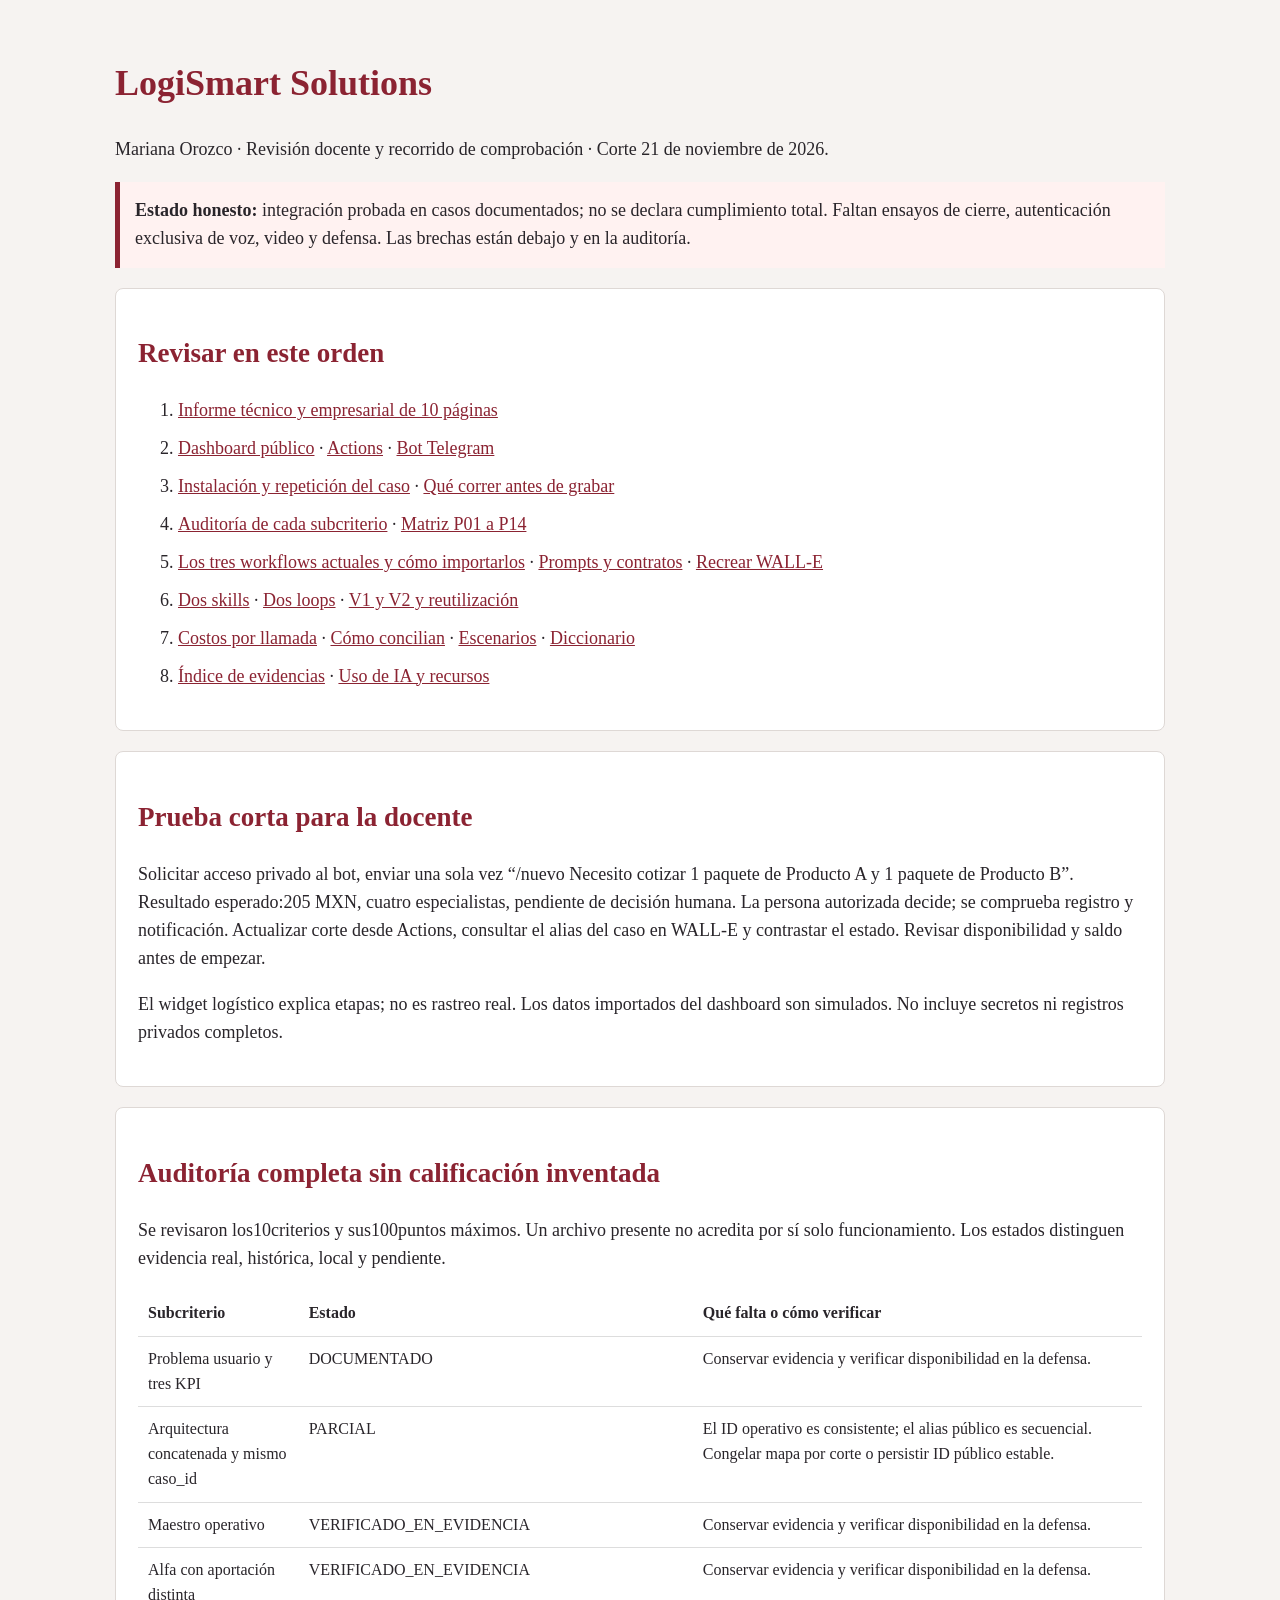
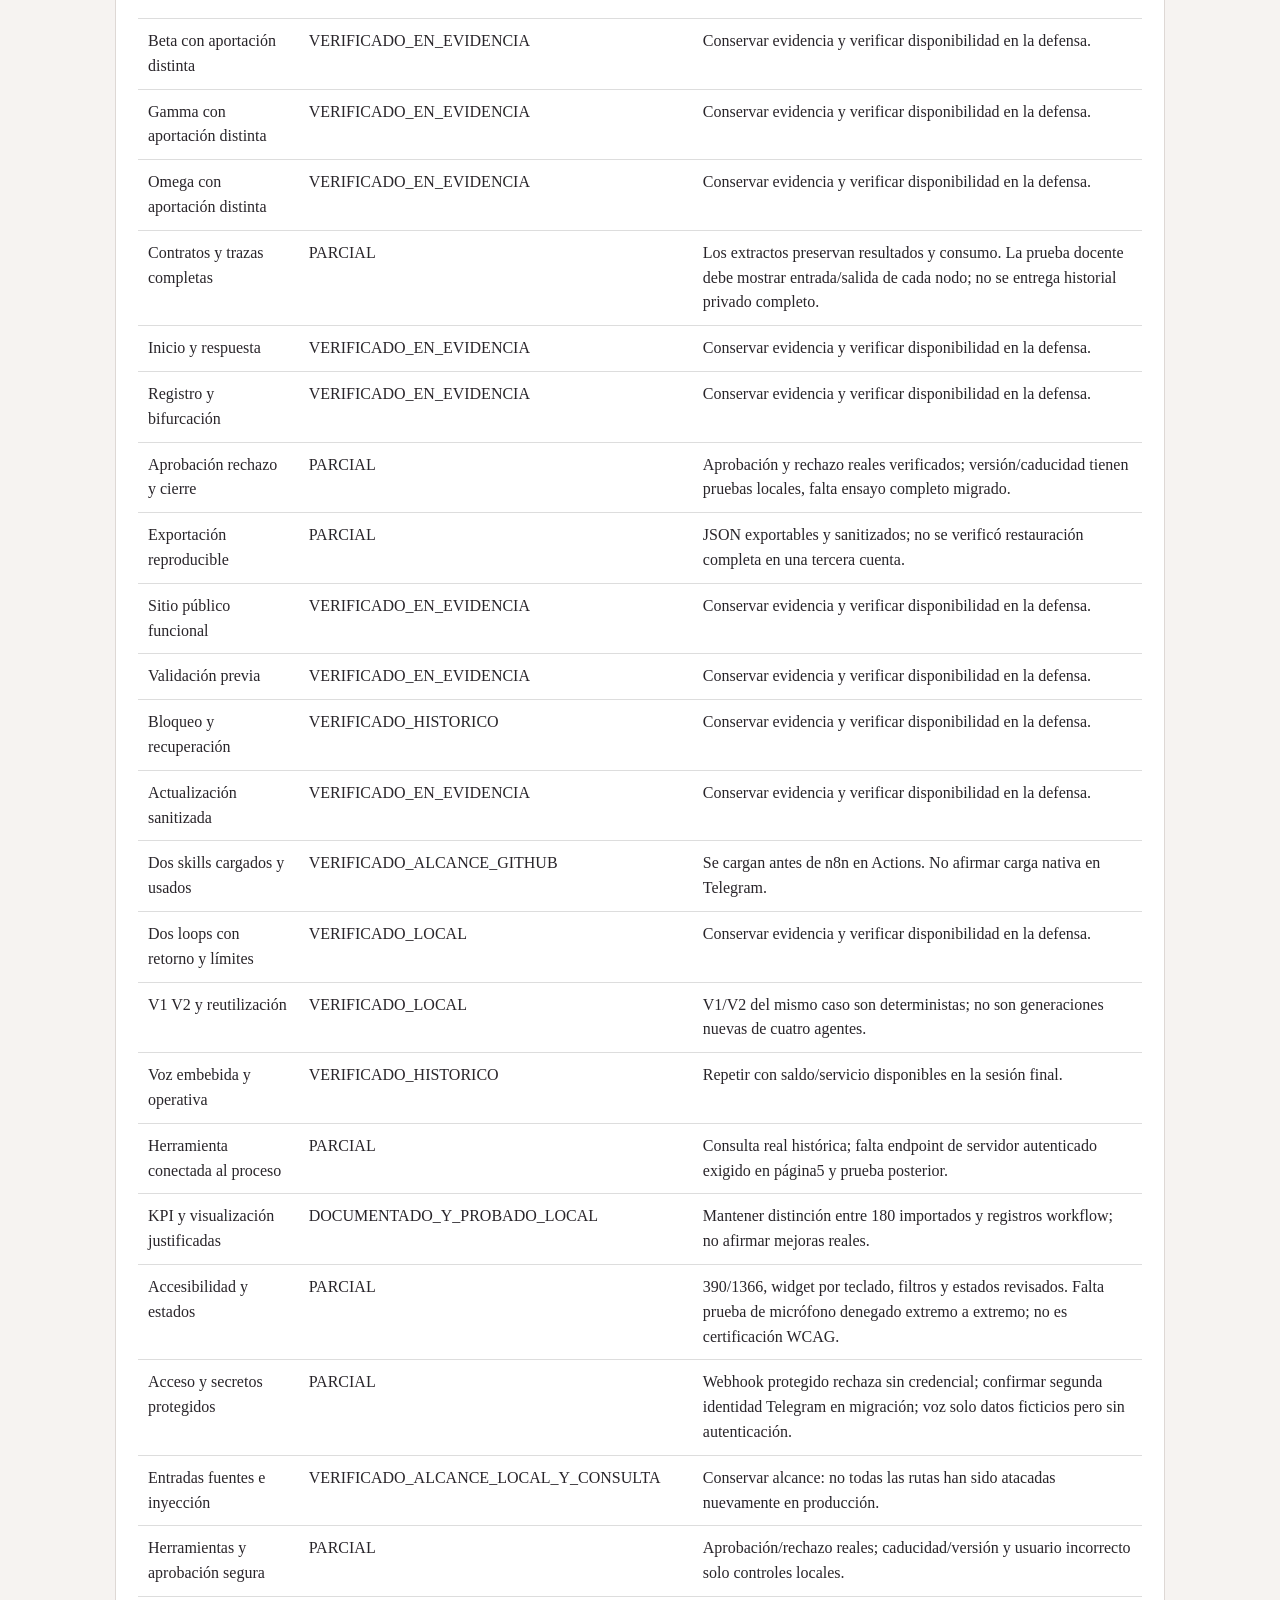
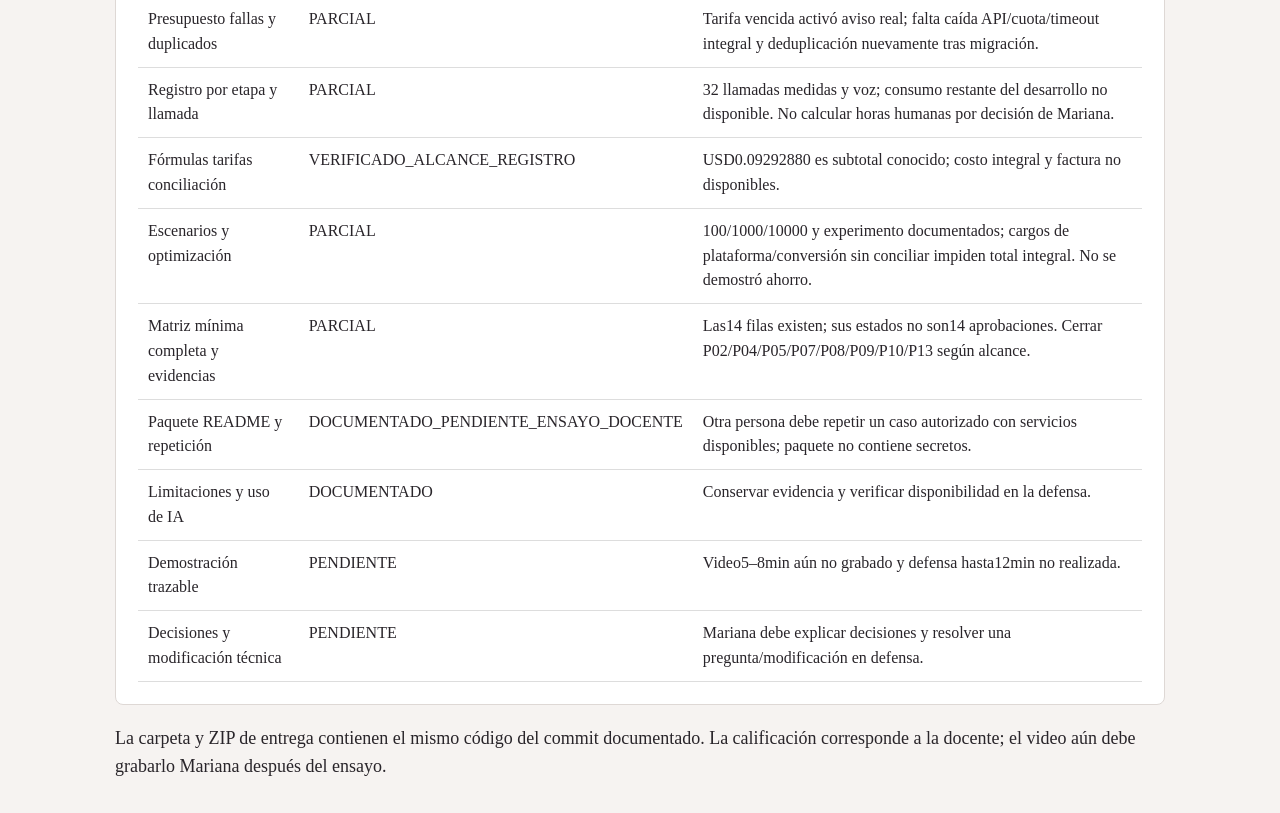
==== ABRIR_PRIMERO.html @ 962797ed "Integra mapa logístico y consolida entrega auditada contra la rúbrica" ====
<!doctype html><html lang="es"><meta charset="utf-8"><meta name="viewport" content="width=device-width,initial-scale=1"><title>Entrega LogiSmart de Mariana Orozco</title><style>body{font:18px/1.55 'Times New Roman',serif;color:#29252a;background:#f6f3f1;margin:0}main{max-width:1050px;margin:auto;padding:32px 22px}h1,h2,a{color:#8b2332}section{background:white;border:1px solid #ded8d5;padding:22px;border-radius:8px;margin:20px 0}a:focus-visible{outline:3px solid #205b9a}.notice{border-left:5px solid #8b2332;padding:15px;background:#fff2f1}li{margin:10px 0}table{border-collapse:collapse;width:100%;font-size:16px}td,th{text-align:left;padding:10px;border-bottom:1px solid #ddd;vertical-align:top}.table{overflow:auto}</style><main><h1>LogiSmart Solutions</h1><p>Mariana Orozco · Revisión docente y recorrido de comprobación · Corte 21 de noviembre de 2026.</p><p class="notice"><b>Estado honesto:</b> integración probada en casos documentados; no se declara cumplimiento total. Faltan ensayos de cierre, autenticación exclusiva de voz, video y defensa. Las brechas están debajo y en la auditoría.</p><section><h2>Revisar en este orden</h2><ol><li><a href="docs/Informe_tecnico_empresarial.pdf">Informe técnico y empresarial de 10 páginas</a></li><li><a href="https://marianaog30.github.io/LogiSmart/">Dashboard público</a> · <a href="https://github.com/marianaog30/LogiSmart/actions">Actions</a> · <a href="https://t.me/L0g1SmartBot">Bot Telegram</a></li><li><a href="README.md">Instalación y repetición del caso</a> · <a href="docs/Recorrido_de_prueba_y_video.md">Qué correr antes de grabar</a></li><li><a href="docs/Auditoria_rubrica.csv">Auditoría de cada subcriterio</a> · <a href="tests/pruebas.csv">Matriz P01 a P14</a></li><li><a href="n8n/README.md">Los tres workflows actuales y cómo importarlos</a> · <a href="agentes/README.md">Prompts y contratos</a> · <a href="docs/ElevenLabs_recreacion.md">Recrear WALL-E</a></li><li><a href="skills/README.md">Dos skills</a> · <a href="loops/README.md">Dos loops</a> · <a href="evidencias/ejecucion.json">V1 y V2 y reutilización</a></li><li><a href="costos/costos.csv">Costos por llamada</a> · <a href="costos/README.md">Cómo concilian</a> · <a href="costos/escenarios.csv">Escenarios</a> · <a href="docs/Diccionario_de_datos.md">Diccionario</a></li><li><a href="evidencias/INDICE.md">Índice de evidencias</a> · <a href="docs/Uso_IA_y_recursos.md">Uso de IA y recursos</a></li></ol></section><section><h2>Prueba corta para la docente</h2><p>Solicitar acceso privado al bot, enviar una sola vez “/nuevo Necesito cotizar 1 paquete de Producto A y 1 paquete de Producto B”. Resultado esperado:205 MXN, cuatro especialistas, pendiente de decisión humana. La persona autorizada decide; se comprueba registro y notificación. Actualizar corte desde Actions, consultar el alias del caso en WALL-E y contrastar el estado. Revisar disponibilidad y saldo antes de empezar.</p><p>El widget logístico explica etapas; no es rastreo real. Los datos importados del dashboard son simulados. No incluye secretos ni registros privados completos.</p></section><section><h2>Auditoría completa sin calificación inventada</h2><p>Se revisaron los10criterios y sus100puntos máximos. Un archivo presente no acredita por sí solo funcionamiento. Los estados distinguen evidencia real, histórica, local y pendiente.</p><div class="table"><table><thead><tr><th>Subcriterio</th><th>Estado</th><th>Qué falta o cómo verificar</th></tr></thead><tbody><tr><td>Problema usuario y tres KPI</td><td>DOCUMENTADO</td><td>Conservar evidencia y verificar disponibilidad en la defensa.</td></tr><tr><td>Arquitectura concatenada y mismo caso_id</td><td>PARCIAL</td><td>El ID operativo es consistente; el alias público es secuencial. Congelar mapa por corte o persistir ID público estable.</td></tr><tr><td>Maestro operativo</td><td>VERIFICADO_EN_EVIDENCIA</td><td>Conservar evidencia y verificar disponibilidad en la defensa.</td></tr><tr><td>Alfa con aportación distinta</td><td>VERIFICADO_EN_EVIDENCIA</td><td>Conservar evidencia y verificar disponibilidad en la defensa.</td></tr><tr><td>Beta con aportación distinta</td><td>VERIFICADO_EN_EVIDENCIA</td><td>Conservar evidencia y verificar disponibilidad en la defensa.</td></tr><tr><td>Gamma con aportación distinta</td><td>VERIFICADO_EN_EVIDENCIA</td><td>Conservar evidencia y verificar disponibilidad en la defensa.</td></tr><tr><td>Omega con aportación distinta</td><td>VERIFICADO_EN_EVIDENCIA</td><td>Conservar evidencia y verificar disponibilidad en la defensa.</td></tr><tr><td>Contratos y trazas completas</td><td>PARCIAL</td><td>Los extractos preservan resultados y consumo. La prueba docente debe mostrar entrada/salida de cada nodo; no se entrega historial privado completo.</td></tr><tr><td>Inicio y respuesta</td><td>VERIFICADO_EN_EVIDENCIA</td><td>Conservar evidencia y verificar disponibilidad en la defensa.</td></tr><tr><td>Registro y bifurcación</td><td>VERIFICADO_EN_EVIDENCIA</td><td>Conservar evidencia y verificar disponibilidad en la defensa.</td></tr><tr><td>Aprobación rechazo y cierre</td><td>PARCIAL</td><td>Aprobación y rechazo reales verificados; versión/caducidad tienen pruebas locales, falta ensayo completo migrado.</td></tr><tr><td>Exportación reproducible</td><td>PARCIAL</td><td>JSON exportables y sanitizados; no se verificó restauración completa en una tercera cuenta.</td></tr><tr><td>Sitio público funcional</td><td>VERIFICADO_EN_EVIDENCIA</td><td>Conservar evidencia y verificar disponibilidad en la defensa.</td></tr><tr><td>Validación previa</td><td>VERIFICADO_EN_EVIDENCIA</td><td>Conservar evidencia y verificar disponibilidad en la defensa.</td></tr><tr><td>Bloqueo y recuperación</td><td>VERIFICADO_HISTORICO</td><td>Conservar evidencia y verificar disponibilidad en la defensa.</td></tr><tr><td>Actualización sanitizada</td><td>VERIFICADO_EN_EVIDENCIA</td><td>Conservar evidencia y verificar disponibilidad en la defensa.</td></tr><tr><td>Dos skills cargados y usados</td><td>VERIFICADO_ALCANCE_GITHUB</td><td>Se cargan antes de n8n en Actions. No afirmar carga nativa en Telegram.</td></tr><tr><td>Dos loops con retorno y límites</td><td>VERIFICADO_LOCAL</td><td>Conservar evidencia y verificar disponibilidad en la defensa.</td></tr><tr><td>V1 V2 y reutilización</td><td>VERIFICADO_LOCAL</td><td>V1/V2 del mismo caso son deterministas; no son generaciones nuevas de cuatro agentes.</td></tr><tr><td>Voz embebida y operativa</td><td>VERIFICADO_HISTORICO</td><td>Repetir con saldo/servicio disponibles en la sesión final.</td></tr><tr><td>Herramienta conectada al proceso</td><td>PARCIAL</td><td>Consulta real histórica; falta endpoint de servidor autenticado exigido en página5 y prueba posterior.</td></tr><tr><td>KPI y visualización justificadas</td><td>DOCUMENTADO_Y_PROBADO_LOCAL</td><td>Mantener distinción entre 180 importados y registros workflow; no afirmar mejoras reales.</td></tr><tr><td>Accesibilidad y estados</td><td>PARCIAL</td><td>390/1366, widget por teclado, filtros y estados revisados. Falta prueba de micrófono denegado extremo a extremo; no es certificación WCAG.</td></tr><tr><td>Acceso y secretos protegidos</td><td>PARCIAL</td><td>Webhook protegido rechaza sin credencial; confirmar segunda identidad Telegram en migración; voz solo datos ficticios pero sin autenticación.</td></tr><tr><td>Entradas fuentes e inyección</td><td>VERIFICADO_ALCANCE_LOCAL_Y_CONSULTA</td><td>Conservar alcance: no todas las rutas han sido atacadas nuevamente en producción.</td></tr><tr><td>Herramientas y aprobación segura</td><td>PARCIAL</td><td>Aprobación/rechazo reales; caducidad/versión y usuario incorrecto solo controles locales.</td></tr><tr><td>Presupuesto fallas y duplicados</td><td>PARCIAL</td><td>Tarifa vencida activó aviso real; falta caída API/cuota/timeout integral y deduplicación nuevamente tras migración.</td></tr><tr><td>Registro por etapa y llamada</td><td>PARCIAL</td><td>32 llamadas medidas y voz; consumo restante del desarrollo no disponible. No calcular horas humanas por decisión de Mariana.</td></tr><tr><td>Fórmulas tarifas conciliación</td><td>VERIFICADO_ALCANCE_REGISTRO</td><td>USD0.09292880 es subtotal conocido; costo integral y factura no disponibles.</td></tr><tr><td>Escenarios y optimización</td><td>PARCIAL</td><td>100/1000/10000 y experimento documentados; cargos de plataforma/conversión sin conciliar impiden total integral. No se demostró ahorro.</td></tr><tr><td>Matriz mínima completa y evidencias</td><td>PARCIAL</td><td>Las14 filas existen; sus estados no son14 aprobaciones. Cerrar P02/P04/P05/P07/P08/P09/P10/P13 según alcance.</td></tr><tr><td>Paquete README y repetición</td><td>DOCUMENTADO_PENDIENTE_ENSAYO_DOCENTE</td><td>Otra persona debe repetir un caso autorizado con servicios disponibles; paquete no contiene secretos.</td></tr><tr><td>Limitaciones y uso de IA</td><td>DOCUMENTADO</td><td>Conservar evidencia y verificar disponibilidad en la defensa.</td></tr><tr><td>Demostración trazable</td><td>PENDIENTE</td><td>Video5–8min aún no grabado y defensa hasta12min no realizada.</td></tr><tr><td>Decisiones y modificación técnica</td><td>PENDIENTE</td><td>Mariana debe explicar decisiones y resolver una pregunta/modificación en defensa.</td></tr></tbody></table></div></section><footer>La carpeta y ZIP de entrega contienen el mismo código del commit documentado. La calificación corresponde a la docente; el video aún debe grabarlo Mariana después del ensayo.</footer></main></html>
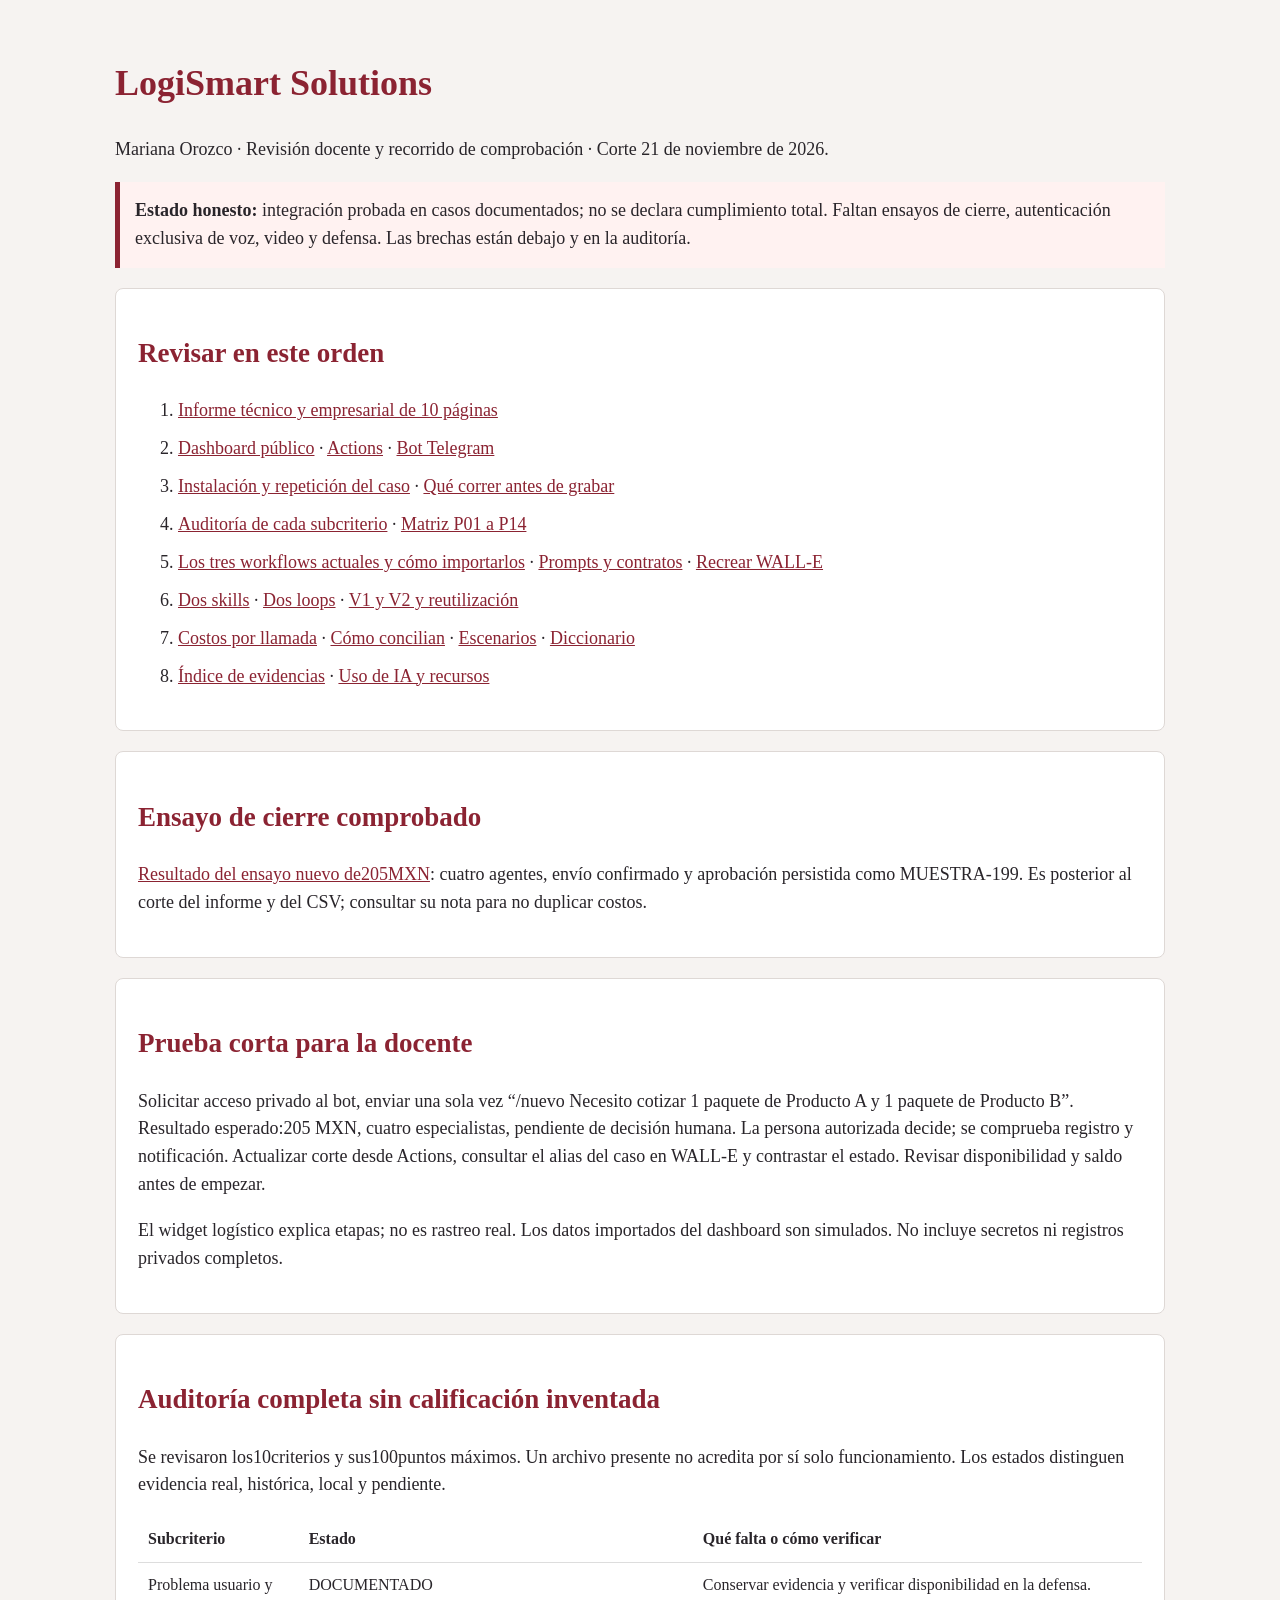
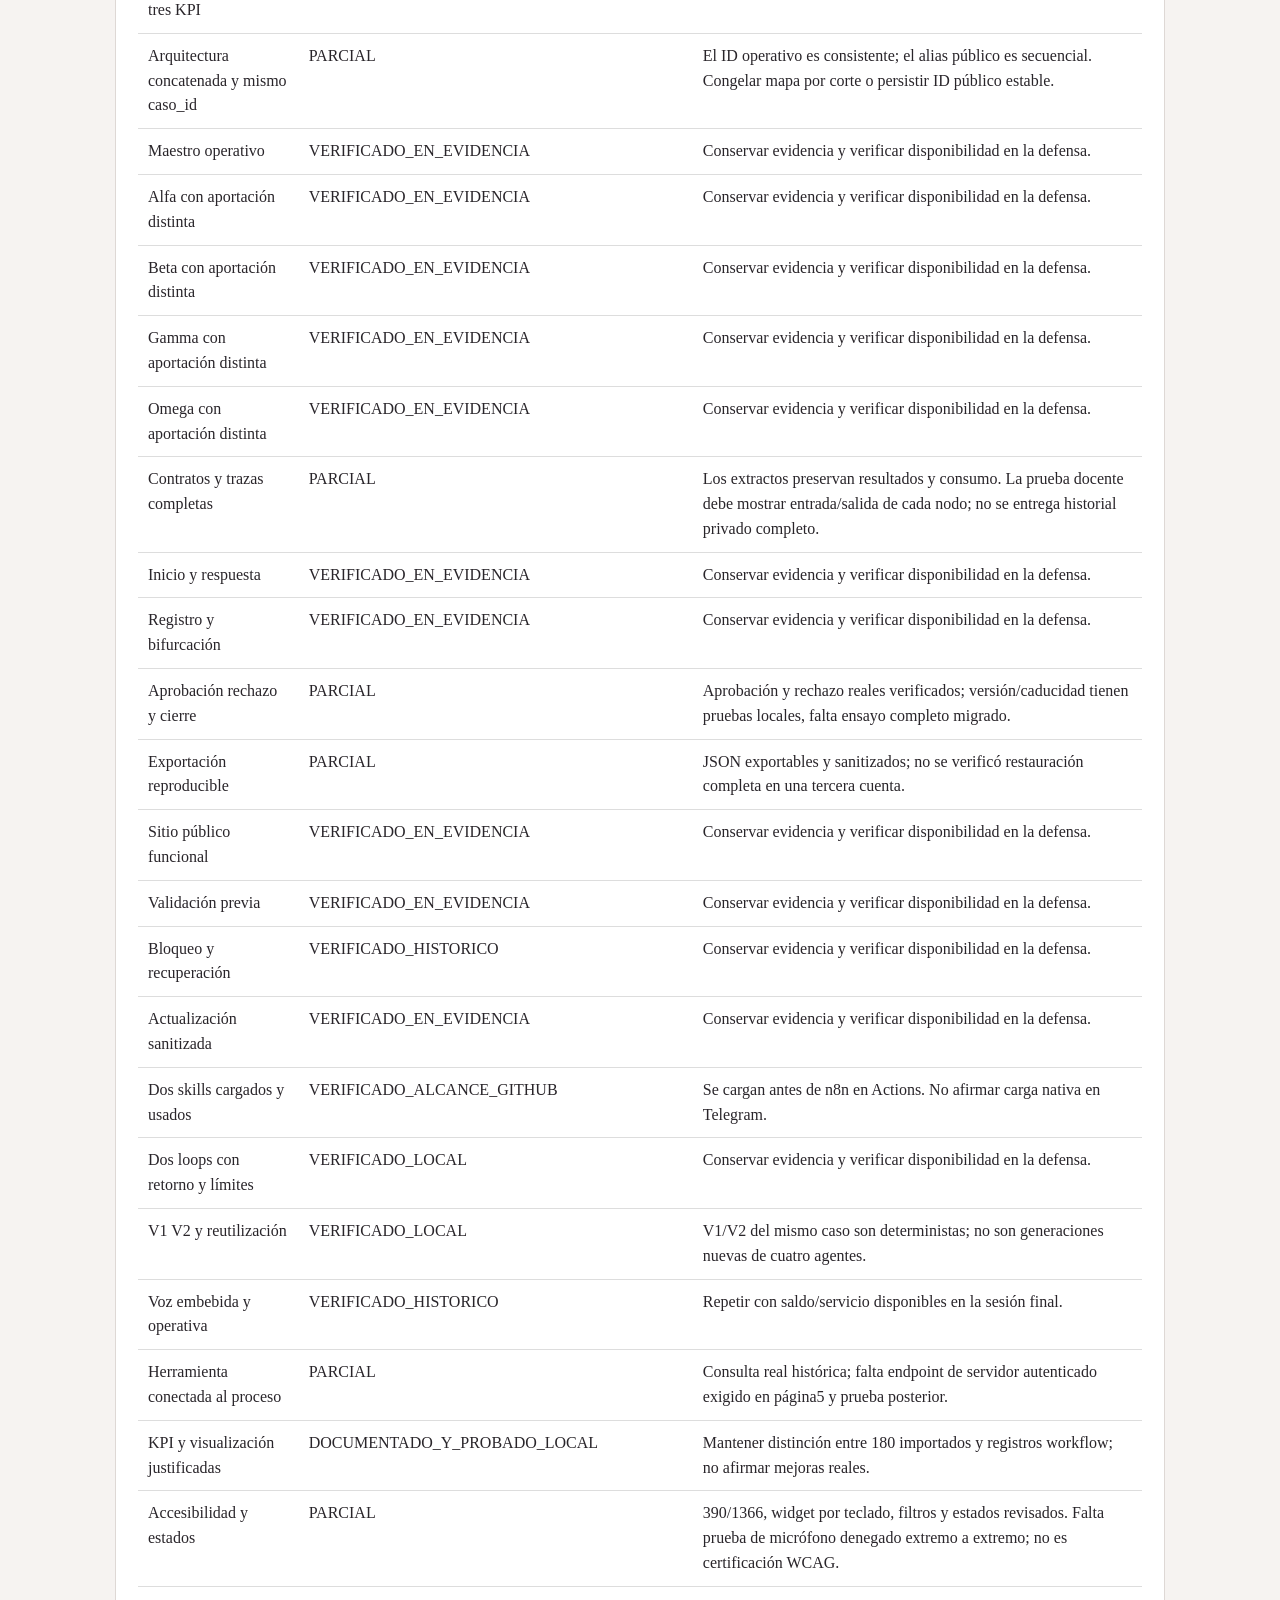
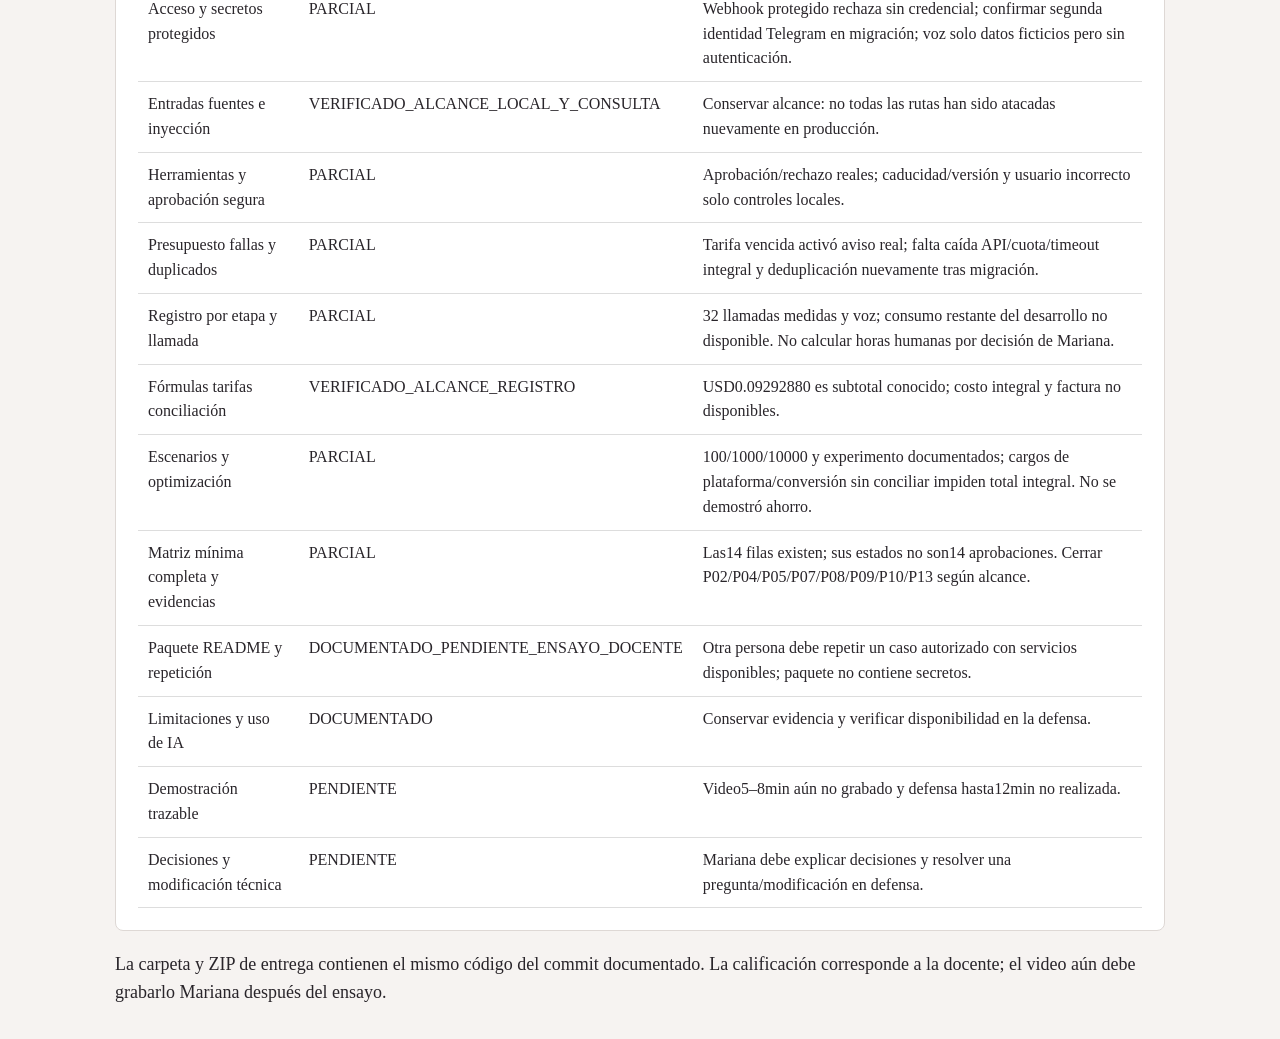
==== commit 85ef0d41: "Documenta ensayo final de 205 MXN y aprobación humana verificada" ====
--- a/ABRIR_PRIMERO.html
+++ b/ABRIR_PRIMERO.html
@@ -1 +1 @@
-<!doctype html><html lang="es"><meta charset="utf-8"><meta name="viewport" content="width=device-width,initial-scale=1"><title>Entrega LogiSmart de Mariana Orozco</title><style>body{font:18px/1.55 'Times New Roman',serif;color:#29252a;background:#f6f3f1;margin:0}main{max-width:1050px;margin:auto;padding:32px 22px}h1,h2,a{color:#8b2332}section{background:white;border:1px solid #ded8d5;padding:22px;border-radius:8px;margin:20px 0}a:focus-visible{outline:3px solid #205b9a}.notice{border-left:5px solid #8b2332;padding:15px;background:#fff2f1}li{margin:10px 0}table{border-collapse:collapse;width:100%;font-size:16px}td,th{text-align:left;padding:10px;border-bottom:1px solid #ddd;vertical-align:top}.table{overflow:auto}</style><main><h1>LogiSmart Solutions</h1><p>Mariana Orozco · Revisión docente y recorrido de comprobación · Corte 21 de noviembre de 2026.</p><p class="notice"><b>Estado honesto:</b> integración probada en casos documentados; no se declara cumplimiento total. Faltan ensayos de cierre, autenticación exclusiva de voz, video y defensa. Las brechas están debajo y en la auditoría.</p><section><h2>Revisar en este orden</h2><ol><li><a href="docs/Informe_tecnico_empresarial.pdf">Informe técnico y empresarial de 10 páginas</a></li><li><a href="https://marianaog30.github.io/LogiSmart/">Dashboard público</a> · <a href="https://github.com/marianaog30/LogiSmart/actions">Actions</a> · <a href="https://t.me/L0g1SmartBot">Bot Telegram</a></li><li><a href="README.md">Instalación y repetición del caso</a> · <a href="docs/Recorrido_de_prueba_y_video.md">Qué correr antes de grabar</a></li><li><a href="docs/Auditoria_rubrica.csv">Auditoría de cada subcriterio</a> · <a href="tests/pruebas.csv">Matriz P01 a P14</a></li><li><a href="n8n/README.md">Los tres workflows actuales y cómo importarlos</a> · <a href="agentes/README.md">Prompts y contratos</a> · <a href="docs/ElevenLabs_recreacion.md">Recrear WALL-E</a></li><li><a href="skills/README.md">Dos skills</a> · <a href="loops/README.md">Dos loops</a> · <a href="evidencias/ejecucion.json">V1 y V2 y reutilización</a></li><li><a href="costos/costos.csv">Costos por llamada</a> · <a href="costos/README.md">Cómo concilian</a> · <a href="costos/escenarios.csv">Escenarios</a> · <a href="docs/Diccionario_de_datos.md">Diccionario</a></li><li><a href="evidencias/INDICE.md">Índice de evidencias</a> · <a href="docs/Uso_IA_y_recursos.md">Uso de IA y recursos</a></li></ol></section><section><h2>Prueba corta para la docente</h2><p>Solicitar acceso privado al bot, enviar una sola vez “/nuevo Necesito cotizar 1 paquete de Producto A y 1 paquete de Producto B”. Resultado esperado:205 MXN, cuatro especialistas, pendiente de decisión humana. La persona autorizada decide; se comprueba registro y notificación. Actualizar corte desde Actions, consultar el alias del caso en WALL-E y contrastar el estado. Revisar disponibilidad y saldo antes de empezar.</p><p>El widget logístico explica etapas; no es rastreo real. Los datos importados del dashboard son simulados. No incluye secretos ni registros privados completos.</p></section><section><h2>Auditoría completa sin calificación inventada</h2><p>Se revisaron los10criterios y sus100puntos máximos. Un archivo presente no acredita por sí solo funcionamiento. Los estados distinguen evidencia real, histórica, local y pendiente.</p><div class="table"><table><thead><tr><th>Subcriterio</th><th>Estado</th><th>Qué falta o cómo verificar</th></tr></thead><tbody><tr><td>Problema usuario y tres KPI</td><td>DOCUMENTADO</td><td>Conservar evidencia y verificar disponibilidad en la defensa.</td></tr><tr><td>Arquitectura concatenada y mismo caso_id</td><td>PARCIAL</td><td>El ID operativo es consistente; el alias público es secuencial. Congelar mapa por corte o persistir ID público estable.</td></tr><tr><td>Maestro operativo</td><td>VERIFICADO_EN_EVIDENCIA</td><td>Conservar evidencia y verificar disponibilidad en la defensa.</td></tr><tr><td>Alfa con aportación distinta</td><td>VERIFICADO_EN_EVIDENCIA</td><td>Conservar evidencia y verificar disponibilidad en la defensa.</td></tr><tr><td>Beta con aportación distinta</td><td>VERIFICADO_EN_EVIDENCIA</td><td>Conservar evidencia y verificar disponibilidad en la defensa.</td></tr><tr><td>Gamma con aportación distinta</td><td>VERIFICADO_EN_EVIDENCIA</td><td>Conservar evidencia y verificar disponibilidad en la defensa.</td></tr><tr><td>Omega con aportación distinta</td><td>VERIFICADO_EN_EVIDENCIA</td><td>Conservar evidencia y verificar disponibilidad en la defensa.</td></tr><tr><td>Contratos y trazas completas</td><td>PARCIAL</td><td>Los extractos preservan resultados y consumo. La prueba docente debe mostrar entrada/salida de cada nodo; no se entrega historial privado completo.</td></tr><tr><td>Inicio y respuesta</td><td>VERIFICADO_EN_EVIDENCIA</td><td>Conservar evidencia y verificar disponibilidad en la defensa.</td></tr><tr><td>Registro y bifurcación</td><td>VERIFICADO_EN_EVIDENCIA</td><td>Conservar evidencia y verificar disponibilidad en la defensa.</td></tr><tr><td>Aprobación rechazo y cierre</td><td>PARCIAL</td><td>Aprobación y rechazo reales verificados; versión/caducidad tienen pruebas locales, falta ensayo completo migrado.</td></tr><tr><td>Exportación reproducible</td><td>PARCIAL</td><td>JSON exportables y sanitizados; no se verificó restauración completa en una tercera cuenta.</td></tr><tr><td>Sitio público funcional</td><td>VERIFICADO_EN_EVIDENCIA</td><td>Conservar evidencia y verificar disponibilidad en la defensa.</td></tr><tr><td>Validación previa</td><td>VERIFICADO_EN_EVIDENCIA</td><td>Conservar evidencia y verificar disponibilidad en la defensa.</td></tr><tr><td>Bloqueo y recuperación</td><td>VERIFICADO_HISTORICO</td><td>Conservar evidencia y verificar disponibilidad en la defensa.</td></tr><tr><td>Actualización sanitizada</td><td>VERIFICADO_EN_EVIDENCIA</td><td>Conservar evidencia y verificar disponibilidad en la defensa.</td></tr><tr><td>Dos skills cargados y usados</td><td>VERIFICADO_ALCANCE_GITHUB</td><td>Se cargan antes de n8n en Actions. No afirmar carga nativa en Telegram.</td></tr><tr><td>Dos loops con retorno y límites</td><td>VERIFICADO_LOCAL</td><td>Conservar evidencia y verificar disponibilidad en la defensa.</td></tr><tr><td>V1 V2 y reutilización</td><td>VERIFICADO_LOCAL</td><td>V1/V2 del mismo caso son deterministas; no son generaciones nuevas de cuatro agentes.</td></tr><tr><td>Voz embebida y operativa</td><td>VERIFICADO_HISTORICO</td><td>Repetir con saldo/servicio disponibles en la sesión final.</td></tr><tr><td>Herramienta conectada al proceso</td><td>PARCIAL</td><td>Consulta real histórica; falta endpoint de servidor autenticado exigido en página5 y prueba posterior.</td></tr><tr><td>KPI y visualización justificadas</td><td>DOCUMENTADO_Y_PROBADO_LOCAL</td><td>Mantener distinción entre 180 importados y registros workflow; no afirmar mejoras reales.</td></tr><tr><td>Accesibilidad y estados</td><td>PARCIAL</td><td>390/1366, widget por teclado, filtros y estados revisados. Falta prueba de micrófono denegado extremo a extremo; no es certificación WCAG.</td></tr><tr><td>Acceso y secretos protegidos</td><td>PARCIAL</td><td>Webhook protegido rechaza sin credencial; confirmar segunda identidad Telegram en migración; voz solo datos ficticios pero sin autenticación.</td></tr><tr><td>Entradas fuentes e inyección</td><td>VERIFICADO_ALCANCE_LOCAL_Y_CONSULTA</td><td>Conservar alcance: no todas las rutas han sido atacadas nuevamente en producción.</td></tr><tr><td>Herramientas y aprobación segura</td><td>PARCIAL</td><td>Aprobación/rechazo reales; caducidad/versión y usuario incorrecto solo controles locales.</td></tr><tr><td>Presupuesto fallas y duplicados</td><td>PARCIAL</td><td>Tarifa vencida activó aviso real; falta caída API/cuota/timeout integral y deduplicación nuevamente tras migración.</td></tr><tr><td>Registro por etapa y llamada</td><td>PARCIAL</td><td>32 llamadas medidas y voz; consumo restante del desarrollo no disponible. No calcular horas humanas por decisión de Mariana.</td></tr><tr><td>Fórmulas tarifas conciliación</td><td>VERIFICADO_ALCANCE_REGISTRO</td><td>USD0.09292880 es subtotal conocido; costo integral y factura no disponibles.</td></tr><tr><td>Escenarios y optimización</td><td>PARCIAL</td><td>100/1000/10000 y experimento documentados; cargos de plataforma/conversión sin conciliar impiden total integral. No se demostró ahorro.</td></tr><tr><td>Matriz mínima completa y evidencias</td><td>PARCIAL</td><td>Las14 filas existen; sus estados no son14 aprobaciones. Cerrar P02/P04/P05/P07/P08/P09/P10/P13 según alcance.</td></tr><tr><td>Paquete README y repetición</td><td>DOCUMENTADO_PENDIENTE_ENSAYO_DOCENTE</td><td>Otra persona debe repetir un caso autorizado con servicios disponibles; paquete no contiene secretos.</td></tr><tr><td>Limitaciones y uso de IA</td><td>DOCUMENTADO</td><td>Conservar evidencia y verificar disponibilidad en la defensa.</td></tr><tr><td>Demostración trazable</td><td>PENDIENTE</td><td>Video5–8min aún no grabado y defensa hasta12min no realizada.</td></tr><tr><td>Decisiones y modificación técnica</td><td>PENDIENTE</td><td>Mariana debe explicar decisiones y resolver una pregunta/modificación en defensa.</td></tr></tbody></table></div></section><footer>La carpeta y ZIP de entrega contienen el mismo código del commit documentado. La calificación corresponde a la docente; el video aún debe grabarlo Mariana después del ensayo.</footer></main></html>+<!doctype html><html lang="es"><meta charset="utf-8"><meta name="viewport" content="width=device-width,initial-scale=1"><title>Entrega LogiSmart de Mariana Orozco</title><style>body{font:18px/1.55 'Times New Roman',serif;color:#29252a;background:#f6f3f1;margin:0}main{max-width:1050px;margin:auto;padding:32px 22px}h1,h2,a{color:#8b2332}section{background:white;border:1px solid #ded8d5;padding:22px;border-radius:8px;margin:20px 0}a:focus-visible{outline:3px solid #205b9a}.notice{border-left:5px solid #8b2332;padding:15px;background:#fff2f1}li{margin:10px 0}table{border-collapse:collapse;width:100%;font-size:16px}td,th{text-align:left;padding:10px;border-bottom:1px solid #ddd;vertical-align:top}.table{overflow:auto}</style><main><h1>LogiSmart Solutions</h1><p>Mariana Orozco · Revisión docente y recorrido de comprobación · Corte 21 de noviembre de 2026.</p><p class="notice"><b>Estado honesto:</b> integración probada en casos documentados; no se declara cumplimiento total. Faltan ensayos de cierre, autenticación exclusiva de voz, video y defensa. Las brechas están debajo y en la auditoría.</p><section><h2>Revisar en este orden</h2><ol><li><a href="docs/Informe_tecnico_empresarial.pdf">Informe técnico y empresarial de 10 páginas</a></li><li><a href="https://marianaog30.github.io/LogiSmart/">Dashboard público</a> · <a href="https://github.com/marianaog30/LogiSmart/actions">Actions</a> · <a href="https://t.me/L0g1SmartBot">Bot Telegram</a></li><li><a href="README.md">Instalación y repetición del caso</a> · <a href="docs/Recorrido_de_prueba_y_video.md">Qué correr antes de grabar</a></li><li><a href="docs/Auditoria_rubrica.csv">Auditoría de cada subcriterio</a> · <a href="tests/pruebas.csv">Matriz P01 a P14</a></li><li><a href="n8n/README.md">Los tres workflows actuales y cómo importarlos</a> · <a href="agentes/README.md">Prompts y contratos</a> · <a href="docs/ElevenLabs_recreacion.md">Recrear WALL-E</a></li><li><a href="skills/README.md">Dos skills</a> · <a href="loops/README.md">Dos loops</a> · <a href="evidencias/ejecucion.json">V1 y V2 y reutilización</a></li><li><a href="costos/costos.csv">Costos por llamada</a> · <a href="costos/README.md">Cómo concilian</a> · <a href="costos/escenarios.csv">Escenarios</a> · <a href="docs/Diccionario_de_datos.md">Diccionario</a></li><li><a href="evidencias/INDICE.md">Índice de evidencias</a> · <a href="docs/Uso_IA_y_recursos.md">Uso de IA y recursos</a></li></ol></section><section><h2>Ensayo de cierre comprobado</h2><p><a href="evidencias/cierre/Ensayo_final_205.json">Resultado del ensayo nuevo de205MXN</a>: cuatro agentes, envío confirmado y aprobación persistida como MUESTRA-199. Es posterior al corte del informe y del CSV; consultar su nota para no duplicar costos.</p></section><section><h2>Prueba corta para la docente</h2><p>Solicitar acceso privado al bot, enviar una sola vez “/nuevo Necesito cotizar 1 paquete de Producto A y 1 paquete de Producto B”. Resultado esperado:205 MXN, cuatro especialistas, pendiente de decisión humana. La persona autorizada decide; se comprueba registro y notificación. Actualizar corte desde Actions, consultar el alias del caso en WALL-E y contrastar el estado. Revisar disponibilidad y saldo antes de empezar.</p><p>El widget logístico explica etapas; no es rastreo real. Los datos importados del dashboard son simulados. No incluye secretos ni registros privados completos.</p></section><section><h2>Auditoría completa sin calificación inventada</h2><p>Se revisaron los10criterios y sus100puntos máximos. Un archivo presente no acredita por sí solo funcionamiento. Los estados distinguen evidencia real, histórica, local y pendiente.</p><div class="table"><table><thead><tr><th>Subcriterio</th><th>Estado</th><th>Qué falta o cómo verificar</th></tr></thead><tbody><tr><td>Problema usuario y tres KPI</td><td>DOCUMENTADO</td><td>Conservar evidencia y verificar disponibilidad en la defensa.</td></tr><tr><td>Arquitectura concatenada y mismo caso_id</td><td>PARCIAL</td><td>El ID operativo es consistente; el alias público es secuencial. Congelar mapa por corte o persistir ID público estable.</td></tr><tr><td>Maestro operativo</td><td>VERIFICADO_EN_EVIDENCIA</td><td>Conservar evidencia y verificar disponibilidad en la defensa.</td></tr><tr><td>Alfa con aportación distinta</td><td>VERIFICADO_EN_EVIDENCIA</td><td>Conservar evidencia y verificar disponibilidad en la defensa.</td></tr><tr><td>Beta con aportación distinta</td><td>VERIFICADO_EN_EVIDENCIA</td><td>Conservar evidencia y verificar disponibilidad en la defensa.</td></tr><tr><td>Gamma con aportación distinta</td><td>VERIFICADO_EN_EVIDENCIA</td><td>Conservar evidencia y verificar disponibilidad en la defensa.</td></tr><tr><td>Omega con aportación distinta</td><td>VERIFICADO_EN_EVIDENCIA</td><td>Conservar evidencia y verificar disponibilidad en la defensa.</td></tr><tr><td>Contratos y trazas completas</td><td>PARCIAL</td><td>Los extractos preservan resultados y consumo. La prueba docente debe mostrar entrada/salida de cada nodo; no se entrega historial privado completo.</td></tr><tr><td>Inicio y respuesta</td><td>VERIFICADO_EN_EVIDENCIA</td><td>Conservar evidencia y verificar disponibilidad en la defensa.</td></tr><tr><td>Registro y bifurcación</td><td>VERIFICADO_EN_EVIDENCIA</td><td>Conservar evidencia y verificar disponibilidad en la defensa.</td></tr><tr><td>Aprobación rechazo y cierre</td><td>PARCIAL</td><td>Aprobación y rechazo reales verificados; versión/caducidad tienen pruebas locales, falta ensayo completo migrado.</td></tr><tr><td>Exportación reproducible</td><td>PARCIAL</td><td>JSON exportables y sanitizados; no se verificó restauración completa en una tercera cuenta.</td></tr><tr><td>Sitio público funcional</td><td>VERIFICADO_EN_EVIDENCIA</td><td>Conservar evidencia y verificar disponibilidad en la defensa.</td></tr><tr><td>Validación previa</td><td>VERIFICADO_EN_EVIDENCIA</td><td>Conservar evidencia y verificar disponibilidad en la defensa.</td></tr><tr><td>Bloqueo y recuperación</td><td>VERIFICADO_HISTORICO</td><td>Conservar evidencia y verificar disponibilidad en la defensa.</td></tr><tr><td>Actualización sanitizada</td><td>VERIFICADO_EN_EVIDENCIA</td><td>Conservar evidencia y verificar disponibilidad en la defensa.</td></tr><tr><td>Dos skills cargados y usados</td><td>VERIFICADO_ALCANCE_GITHUB</td><td>Se cargan antes de n8n en Actions. No afirmar carga nativa en Telegram.</td></tr><tr><td>Dos loops con retorno y límites</td><td>VERIFICADO_LOCAL</td><td>Conservar evidencia y verificar disponibilidad en la defensa.</td></tr><tr><td>V1 V2 y reutilización</td><td>VERIFICADO_LOCAL</td><td>V1/V2 del mismo caso son deterministas; no son generaciones nuevas de cuatro agentes.</td></tr><tr><td>Voz embebida y operativa</td><td>VERIFICADO_HISTORICO</td><td>Repetir con saldo/servicio disponibles en la sesión final.</td></tr><tr><td>Herramienta conectada al proceso</td><td>PARCIAL</td><td>Consulta real histórica; falta endpoint de servidor autenticado exigido en página5 y prueba posterior.</td></tr><tr><td>KPI y visualización justificadas</td><td>DOCUMENTADO_Y_PROBADO_LOCAL</td><td>Mantener distinción entre 180 importados y registros workflow; no afirmar mejoras reales.</td></tr><tr><td>Accesibilidad y estados</td><td>PARCIAL</td><td>390/1366, widget por teclado, filtros y estados revisados. Falta prueba de micrófono denegado extremo a extremo; no es certificación WCAG.</td></tr><tr><td>Acceso y secretos protegidos</td><td>PARCIAL</td><td>Webhook protegido rechaza sin credencial; confirmar segunda identidad Telegram en migración; voz solo datos ficticios pero sin autenticación.</td></tr><tr><td>Entradas fuentes e inyección</td><td>VERIFICADO_ALCANCE_LOCAL_Y_CONSULTA</td><td>Conservar alcance: no todas las rutas han sido atacadas nuevamente en producción.</td></tr><tr><td>Herramientas y aprobación segura</td><td>PARCIAL</td><td>Aprobación/rechazo reales; caducidad/versión y usuario incorrecto solo controles locales.</td></tr><tr><td>Presupuesto fallas y duplicados</td><td>PARCIAL</td><td>Tarifa vencida activó aviso real; falta caída API/cuota/timeout integral y deduplicación nuevamente tras migración.</td></tr><tr><td>Registro por etapa y llamada</td><td>PARCIAL</td><td>32 llamadas medidas y voz; consumo restante del desarrollo no disponible. No calcular horas humanas por decisión de Mariana.</td></tr><tr><td>Fórmulas tarifas conciliación</td><td>VERIFICADO_ALCANCE_REGISTRO</td><td>USD0.09292880 es subtotal conocido; costo integral y factura no disponibles.</td></tr><tr><td>Escenarios y optimización</td><td>PARCIAL</td><td>100/1000/10000 y experimento documentados; cargos de plataforma/conversión sin conciliar impiden total integral. No se demostró ahorro.</td></tr><tr><td>Matriz mínima completa y evidencias</td><td>PARCIAL</td><td>Las14 filas existen; sus estados no son14 aprobaciones. Cerrar P02/P04/P05/P07/P08/P09/P10/P13 según alcance.</td></tr><tr><td>Paquete README y repetición</td><td>DOCUMENTADO_PENDIENTE_ENSAYO_DOCENTE</td><td>Otra persona debe repetir un caso autorizado con servicios disponibles; paquete no contiene secretos.</td></tr><tr><td>Limitaciones y uso de IA</td><td>DOCUMENTADO</td><td>Conservar evidencia y verificar disponibilidad en la defensa.</td></tr><tr><td>Demostración trazable</td><td>PENDIENTE</td><td>Video5–8min aún no grabado y defensa hasta12min no realizada.</td></tr><tr><td>Decisiones y modificación técnica</td><td>PENDIENTE</td><td>Mariana debe explicar decisiones y resolver una pregunta/modificación en defensa.</td></tr></tbody></table></div></section><footer>La carpeta y ZIP de entrega contienen el mismo código del commit documentado. La calificación corresponde a la docente; el video aún debe grabarlo Mariana después del ensayo.</footer></main></html>
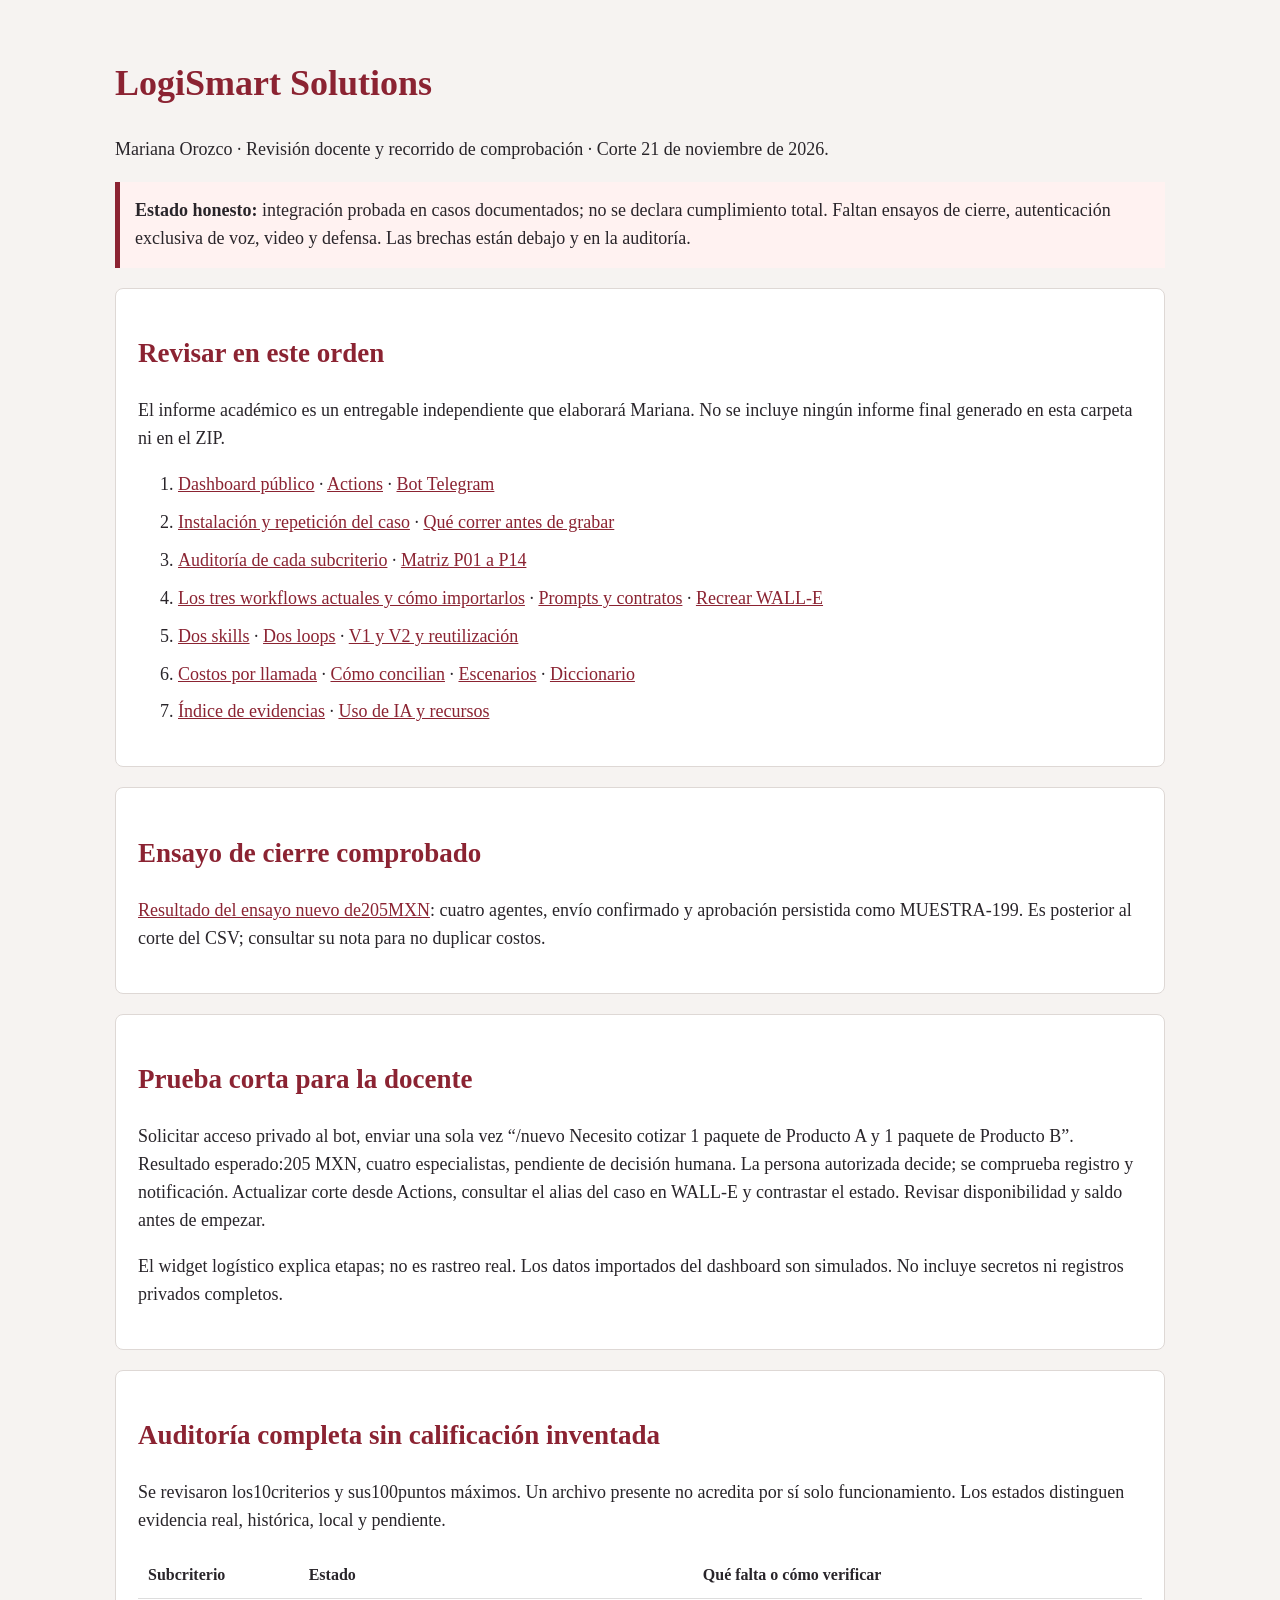
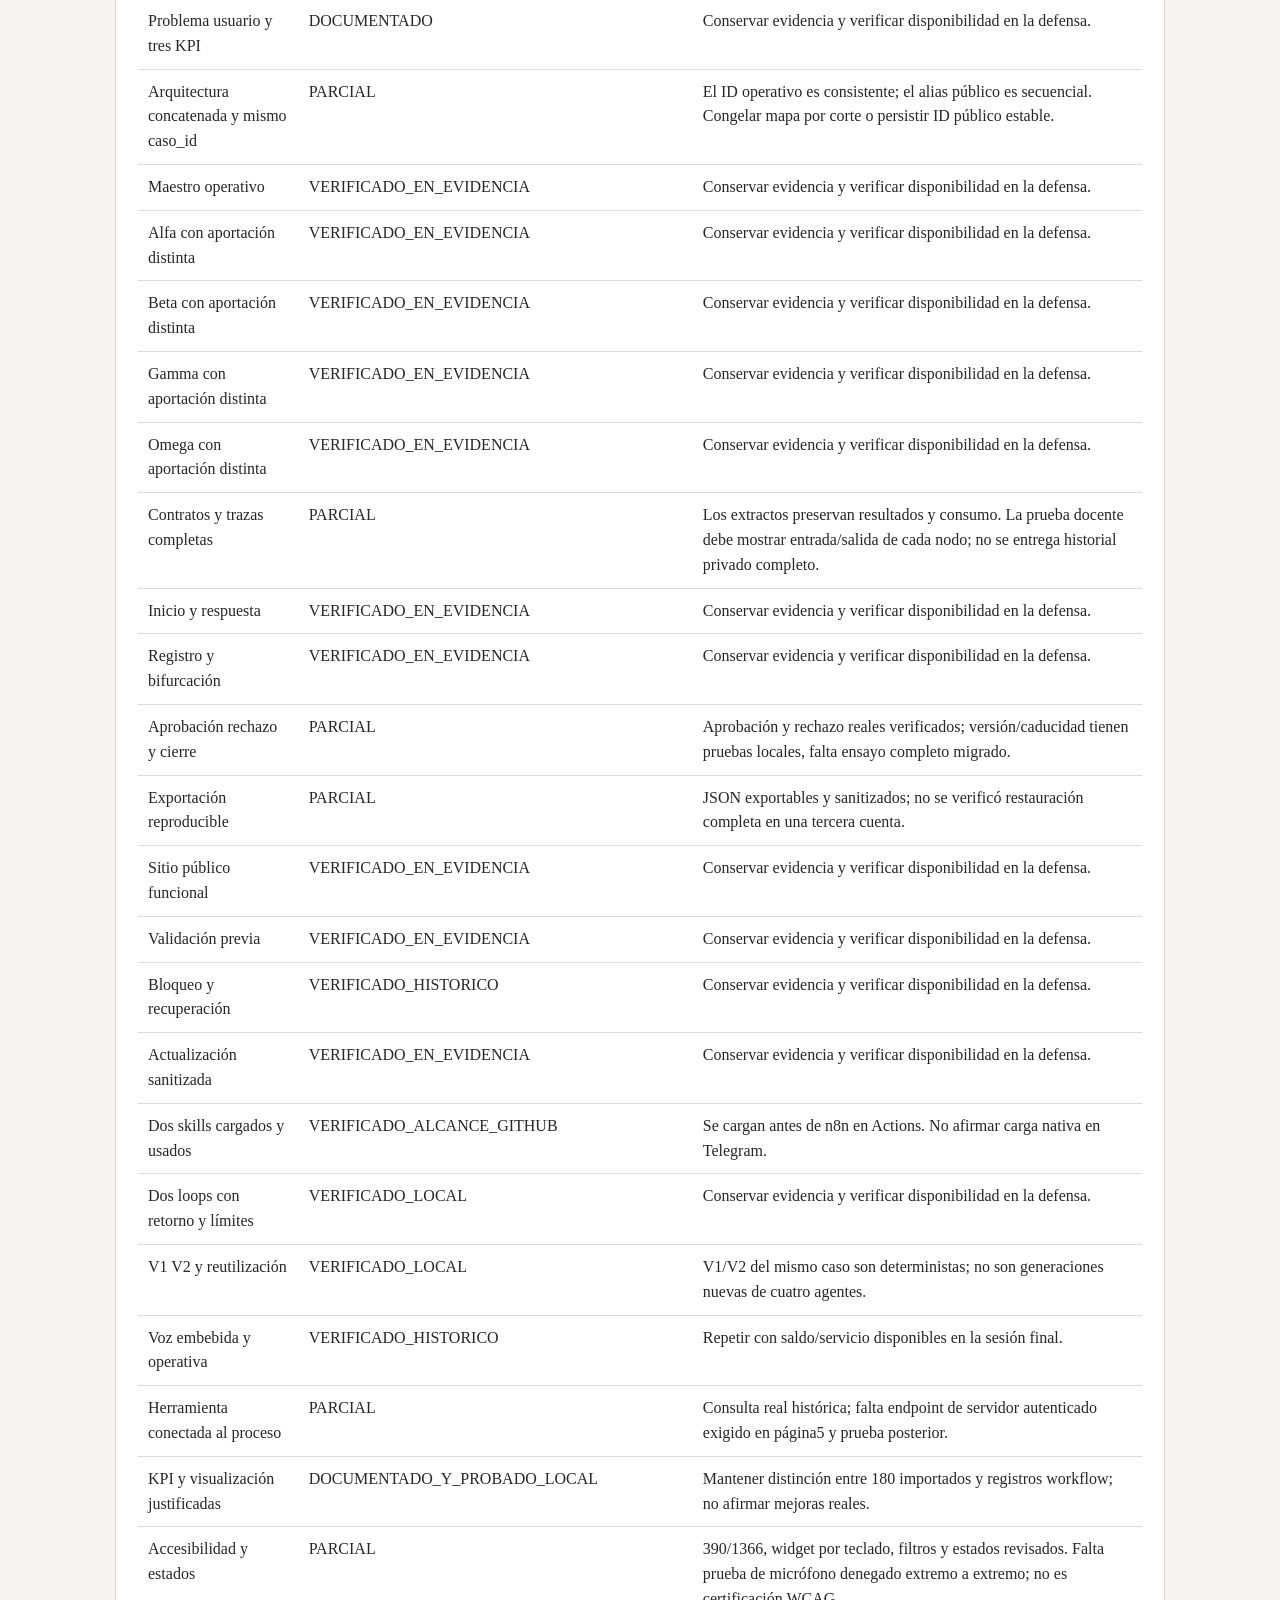
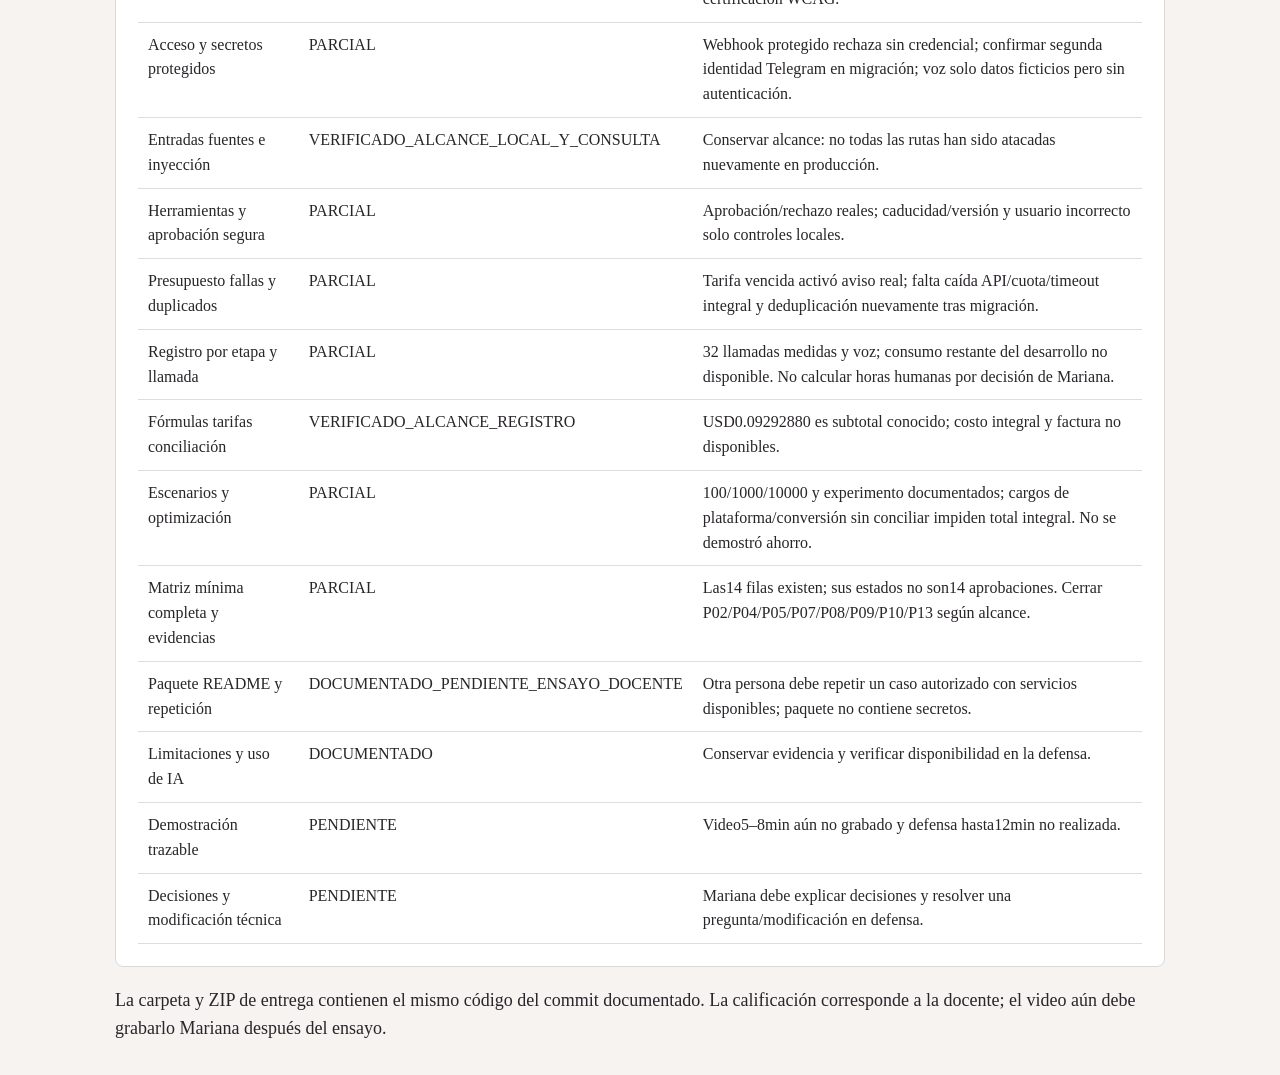
==== commit 6dbb3eea: "Retira el informe académico de la entrega por indicación de Mariana" ====
--- a/ABRIR_PRIMERO.html
+++ b/ABRIR_PRIMERO.html
@@ -1 +1 @@
-<!doctype html><html lang="es"><meta charset="utf-8"><meta name="viewport" content="width=device-width,initial-scale=1"><title>Entrega LogiSmart de Mariana Orozco</title><style>body{font:18px/1.55 'Times New Roman',serif;color:#29252a;background:#f6f3f1;margin:0}main{max-width:1050px;margin:auto;padding:32px 22px}h1,h2,a{color:#8b2332}section{background:white;border:1px solid #ded8d5;padding:22px;border-radius:8px;margin:20px 0}a:focus-visible{outline:3px solid #205b9a}.notice{border-left:5px solid #8b2332;padding:15px;background:#fff2f1}li{margin:10px 0}table{border-collapse:collapse;width:100%;font-size:16px}td,th{text-align:left;padding:10px;border-bottom:1px solid #ddd;vertical-align:top}.table{overflow:auto}</style><main><h1>LogiSmart Solutions</h1><p>Mariana Orozco · Revisión docente y recorrido de comprobación · Corte 21 de noviembre de 2026.</p><p class="notice"><b>Estado honesto:</b> integración probada en casos documentados; no se declara cumplimiento total. Faltan ensayos de cierre, autenticación exclusiva de voz, video y defensa. Las brechas están debajo y en la auditoría.</p><section><h2>Revisar en este orden</h2><ol><li><a href="docs/Informe_tecnico_empresarial.pdf">Informe técnico y empresarial de 10 páginas</a></li><li><a href="https://marianaog30.github.io/LogiSmart/">Dashboard público</a> · <a href="https://github.com/marianaog30/LogiSmart/actions">Actions</a> · <a href="https://t.me/L0g1SmartBot">Bot Telegram</a></li><li><a href="README.md">Instalación y repetición del caso</a> · <a href="docs/Recorrido_de_prueba_y_video.md">Qué correr antes de grabar</a></li><li><a href="docs/Auditoria_rubrica.csv">Auditoría de cada subcriterio</a> · <a href="tests/pruebas.csv">Matriz P01 a P14</a></li><li><a href="n8n/README.md">Los tres workflows actuales y cómo importarlos</a> · <a href="agentes/README.md">Prompts y contratos</a> · <a href="docs/ElevenLabs_recreacion.md">Recrear WALL-E</a></li><li><a href="skills/README.md">Dos skills</a> · <a href="loops/README.md">Dos loops</a> · <a href="evidencias/ejecucion.json">V1 y V2 y reutilización</a></li><li><a href="costos/costos.csv">Costos por llamada</a> · <a href="costos/README.md">Cómo concilian</a> · <a href="costos/escenarios.csv">Escenarios</a> · <a href="docs/Diccionario_de_datos.md">Diccionario</a></li><li><a href="evidencias/INDICE.md">Índice de evidencias</a> · <a href="docs/Uso_IA_y_recursos.md">Uso de IA y recursos</a></li></ol></section><section><h2>Ensayo de cierre comprobado</h2><p><a href="evidencias/cierre/Ensayo_final_205.json">Resultado del ensayo nuevo de205MXN</a>: cuatro agentes, envío confirmado y aprobación persistida como MUESTRA-199. Es posterior al corte del informe y del CSV; consultar su nota para no duplicar costos.</p></section><section><h2>Prueba corta para la docente</h2><p>Solicitar acceso privado al bot, enviar una sola vez “/nuevo Necesito cotizar 1 paquete de Producto A y 1 paquete de Producto B”. Resultado esperado:205 MXN, cuatro especialistas, pendiente de decisión humana. La persona autorizada decide; se comprueba registro y notificación. Actualizar corte desde Actions, consultar el alias del caso en WALL-E y contrastar el estado. Revisar disponibilidad y saldo antes de empezar.</p><p>El widget logístico explica etapas; no es rastreo real. Los datos importados del dashboard son simulados. No incluye secretos ni registros privados completos.</p></section><section><h2>Auditoría completa sin calificación inventada</h2><p>Se revisaron los10criterios y sus100puntos máximos. Un archivo presente no acredita por sí solo funcionamiento. Los estados distinguen evidencia real, histórica, local y pendiente.</p><div class="table"><table><thead><tr><th>Subcriterio</th><th>Estado</th><th>Qué falta o cómo verificar</th></tr></thead><tbody><tr><td>Problema usuario y tres KPI</td><td>DOCUMENTADO</td><td>Conservar evidencia y verificar disponibilidad en la defensa.</td></tr><tr><td>Arquitectura concatenada y mismo caso_id</td><td>PARCIAL</td><td>El ID operativo es consistente; el alias público es secuencial. Congelar mapa por corte o persistir ID público estable.</td></tr><tr><td>Maestro operativo</td><td>VERIFICADO_EN_EVIDENCIA</td><td>Conservar evidencia y verificar disponibilidad en la defensa.</td></tr><tr><td>Alfa con aportación distinta</td><td>VERIFICADO_EN_EVIDENCIA</td><td>Conservar evidencia y verificar disponibilidad en la defensa.</td></tr><tr><td>Beta con aportación distinta</td><td>VERIFICADO_EN_EVIDENCIA</td><td>Conservar evidencia y verificar disponibilidad en la defensa.</td></tr><tr><td>Gamma con aportación distinta</td><td>VERIFICADO_EN_EVIDENCIA</td><td>Conservar evidencia y verificar disponibilidad en la defensa.</td></tr><tr><td>Omega con aportación distinta</td><td>VERIFICADO_EN_EVIDENCIA</td><td>Conservar evidencia y verificar disponibilidad en la defensa.</td></tr><tr><td>Contratos y trazas completas</td><td>PARCIAL</td><td>Los extractos preservan resultados y consumo. La prueba docente debe mostrar entrada/salida de cada nodo; no se entrega historial privado completo.</td></tr><tr><td>Inicio y respuesta</td><td>VERIFICADO_EN_EVIDENCIA</td><td>Conservar evidencia y verificar disponibilidad en la defensa.</td></tr><tr><td>Registro y bifurcación</td><td>VERIFICADO_EN_EVIDENCIA</td><td>Conservar evidencia y verificar disponibilidad en la defensa.</td></tr><tr><td>Aprobación rechazo y cierre</td><td>PARCIAL</td><td>Aprobación y rechazo reales verificados; versión/caducidad tienen pruebas locales, falta ensayo completo migrado.</td></tr><tr><td>Exportación reproducible</td><td>PARCIAL</td><td>JSON exportables y sanitizados; no se verificó restauración completa en una tercera cuenta.</td></tr><tr><td>Sitio público funcional</td><td>VERIFICADO_EN_EVIDENCIA</td><td>Conservar evidencia y verificar disponibilidad en la defensa.</td></tr><tr><td>Validación previa</td><td>VERIFICADO_EN_EVIDENCIA</td><td>Conservar evidencia y verificar disponibilidad en la defensa.</td></tr><tr><td>Bloqueo y recuperación</td><td>VERIFICADO_HISTORICO</td><td>Conservar evidencia y verificar disponibilidad en la defensa.</td></tr><tr><td>Actualización sanitizada</td><td>VERIFICADO_EN_EVIDENCIA</td><td>Conservar evidencia y verificar disponibilidad en la defensa.</td></tr><tr><td>Dos skills cargados y usados</td><td>VERIFICADO_ALCANCE_GITHUB</td><td>Se cargan antes de n8n en Actions. No afirmar carga nativa en Telegram.</td></tr><tr><td>Dos loops con retorno y límites</td><td>VERIFICADO_LOCAL</td><td>Conservar evidencia y verificar disponibilidad en la defensa.</td></tr><tr><td>V1 V2 y reutilización</td><td>VERIFICADO_LOCAL</td><td>V1/V2 del mismo caso son deterministas; no son generaciones nuevas de cuatro agentes.</td></tr><tr><td>Voz embebida y operativa</td><td>VERIFICADO_HISTORICO</td><td>Repetir con saldo/servicio disponibles en la sesión final.</td></tr><tr><td>Herramienta conectada al proceso</td><td>PARCIAL</td><td>Consulta real histórica; falta endpoint de servidor autenticado exigido en página5 y prueba posterior.</td></tr><tr><td>KPI y visualización justificadas</td><td>DOCUMENTADO_Y_PROBADO_LOCAL</td><td>Mantener distinción entre 180 importados y registros workflow; no afirmar mejoras reales.</td></tr><tr><td>Accesibilidad y estados</td><td>PARCIAL</td><td>390/1366, widget por teclado, filtros y estados revisados. Falta prueba de micrófono denegado extremo a extremo; no es certificación WCAG.</td></tr><tr><td>Acceso y secretos protegidos</td><td>PARCIAL</td><td>Webhook protegido rechaza sin credencial; confirmar segunda identidad Telegram en migración; voz solo datos ficticios pero sin autenticación.</td></tr><tr><td>Entradas fuentes e inyección</td><td>VERIFICADO_ALCANCE_LOCAL_Y_CONSULTA</td><td>Conservar alcance: no todas las rutas han sido atacadas nuevamente en producción.</td></tr><tr><td>Herramientas y aprobación segura</td><td>PARCIAL</td><td>Aprobación/rechazo reales; caducidad/versión y usuario incorrecto solo controles locales.</td></tr><tr><td>Presupuesto fallas y duplicados</td><td>PARCIAL</td><td>Tarifa vencida activó aviso real; falta caída API/cuota/timeout integral y deduplicación nuevamente tras migración.</td></tr><tr><td>Registro por etapa y llamada</td><td>PARCIAL</td><td>32 llamadas medidas y voz; consumo restante del desarrollo no disponible. No calcular horas humanas por decisión de Mariana.</td></tr><tr><td>Fórmulas tarifas conciliación</td><td>VERIFICADO_ALCANCE_REGISTRO</td><td>USD0.09292880 es subtotal conocido; costo integral y factura no disponibles.</td></tr><tr><td>Escenarios y optimización</td><td>PARCIAL</td><td>100/1000/10000 y experimento documentados; cargos de plataforma/conversión sin conciliar impiden total integral. No se demostró ahorro.</td></tr><tr><td>Matriz mínima completa y evidencias</td><td>PARCIAL</td><td>Las14 filas existen; sus estados no son14 aprobaciones. Cerrar P02/P04/P05/P07/P08/P09/P10/P13 según alcance.</td></tr><tr><td>Paquete README y repetición</td><td>DOCUMENTADO_PENDIENTE_ENSAYO_DOCENTE</td><td>Otra persona debe repetir un caso autorizado con servicios disponibles; paquete no contiene secretos.</td></tr><tr><td>Limitaciones y uso de IA</td><td>DOCUMENTADO</td><td>Conservar evidencia y verificar disponibilidad en la defensa.</td></tr><tr><td>Demostración trazable</td><td>PENDIENTE</td><td>Video5–8min aún no grabado y defensa hasta12min no realizada.</td></tr><tr><td>Decisiones y modificación técnica</td><td>PENDIENTE</td><td>Mariana debe explicar decisiones y resolver una pregunta/modificación en defensa.</td></tr></tbody></table></div></section><footer>La carpeta y ZIP de entrega contienen el mismo código del commit documentado. La calificación corresponde a la docente; el video aún debe grabarlo Mariana después del ensayo.</footer></main></html>+<!doctype html><html lang="es"><meta charset="utf-8"><meta name="viewport" content="width=device-width,initial-scale=1"><title>Entrega LogiSmart de Mariana Orozco</title><style>body{font:18px/1.55 'Times New Roman',serif;color:#29252a;background:#f6f3f1;margin:0}main{max-width:1050px;margin:auto;padding:32px 22px}h1,h2,a{color:#8b2332}section{background:white;border:1px solid #ded8d5;padding:22px;border-radius:8px;margin:20px 0}a:focus-visible{outline:3px solid #205b9a}.notice{border-left:5px solid #8b2332;padding:15px;background:#fff2f1}li{margin:10px 0}table{border-collapse:collapse;width:100%;font-size:16px}td,th{text-align:left;padding:10px;border-bottom:1px solid #ddd;vertical-align:top}.table{overflow:auto}</style><main><h1>LogiSmart Solutions</h1><p>Mariana Orozco · Revisión docente y recorrido de comprobación · Corte 21 de noviembre de 2026.</p><p class="notice"><b>Estado honesto:</b> integración probada en casos documentados; no se declara cumplimiento total. Faltan ensayos de cierre, autenticación exclusiva de voz, video y defensa. Las brechas están debajo y en la auditoría.</p><section><h2>Revisar en este orden</h2><p>El informe académico es un entregable independiente que elaborará Mariana. No se incluye ningún informe final generado en esta carpeta ni en el ZIP.</p><ol><li><a href="https://marianaog30.github.io/LogiSmart/">Dashboard público</a> · <a href="https://github.com/marianaog30/LogiSmart/actions">Actions</a> · <a href="https://t.me/L0g1SmartBot">Bot Telegram</a></li><li><a href="README.md">Instalación y repetición del caso</a> · <a href="docs/Recorrido_de_prueba_y_video.md">Qué correr antes de grabar</a></li><li><a href="docs/Auditoria_rubrica.csv">Auditoría de cada subcriterio</a> · <a href="tests/pruebas.csv">Matriz P01 a P14</a></li><li><a href="n8n/README.md">Los tres workflows actuales y cómo importarlos</a> · <a href="agentes/README.md">Prompts y contratos</a> · <a href="docs/ElevenLabs_recreacion.md">Recrear WALL-E</a></li><li><a href="skills/README.md">Dos skills</a> · <a href="loops/README.md">Dos loops</a> · <a href="evidencias/ejecucion.json">V1 y V2 y reutilización</a></li><li><a href="costos/costos.csv">Costos por llamada</a> · <a href="costos/README.md">Cómo concilian</a> · <a href="costos/escenarios.csv">Escenarios</a> · <a href="docs/Diccionario_de_datos.md">Diccionario</a></li><li><a href="evidencias/INDICE.md">Índice de evidencias</a> · <a href="docs/Uso_IA_y_recursos.md">Uso de IA y recursos</a></li></ol></section><section><h2>Ensayo de cierre comprobado</h2><p><a href="evidencias/cierre/Ensayo_final_205.json">Resultado del ensayo nuevo de205MXN</a>: cuatro agentes, envío confirmado y aprobación persistida como MUESTRA-199. Es posterior al corte del CSV; consultar su nota para no duplicar costos.</p></section><section><h2>Prueba corta para la docente</h2><p>Solicitar acceso privado al bot, enviar una sola vez “/nuevo Necesito cotizar 1 paquete de Producto A y 1 paquete de Producto B”. Resultado esperado:205 MXN, cuatro especialistas, pendiente de decisión humana. La persona autorizada decide; se comprueba registro y notificación. Actualizar corte desde Actions, consultar el alias del caso en WALL-E y contrastar el estado. Revisar disponibilidad y saldo antes de empezar.</p><p>El widget logístico explica etapas; no es rastreo real. Los datos importados del dashboard son simulados. No incluye secretos ni registros privados completos.</p></section><section><h2>Auditoría completa sin calificación inventada</h2><p>Se revisaron los10criterios y sus100puntos máximos. Un archivo presente no acredita por sí solo funcionamiento. Los estados distinguen evidencia real, histórica, local y pendiente.</p><div class="table"><table><thead><tr><th>Subcriterio</th><th>Estado</th><th>Qué falta o cómo verificar</th></tr></thead><tbody><tr><td>Problema usuario y tres KPI</td><td>DOCUMENTADO</td><td>Conservar evidencia y verificar disponibilidad en la defensa.</td></tr><tr><td>Arquitectura concatenada y mismo caso_id</td><td>PARCIAL</td><td>El ID operativo es consistente; el alias público es secuencial. Congelar mapa por corte o persistir ID público estable.</td></tr><tr><td>Maestro operativo</td><td>VERIFICADO_EN_EVIDENCIA</td><td>Conservar evidencia y verificar disponibilidad en la defensa.</td></tr><tr><td>Alfa con aportación distinta</td><td>VERIFICADO_EN_EVIDENCIA</td><td>Conservar evidencia y verificar disponibilidad en la defensa.</td></tr><tr><td>Beta con aportación distinta</td><td>VERIFICADO_EN_EVIDENCIA</td><td>Conservar evidencia y verificar disponibilidad en la defensa.</td></tr><tr><td>Gamma con aportación distinta</td><td>VERIFICADO_EN_EVIDENCIA</td><td>Conservar evidencia y verificar disponibilidad en la defensa.</td></tr><tr><td>Omega con aportación distinta</td><td>VERIFICADO_EN_EVIDENCIA</td><td>Conservar evidencia y verificar disponibilidad en la defensa.</td></tr><tr><td>Contratos y trazas completas</td><td>PARCIAL</td><td>Los extractos preservan resultados y consumo. La prueba docente debe mostrar entrada/salida de cada nodo; no se entrega historial privado completo.</td></tr><tr><td>Inicio y respuesta</td><td>VERIFICADO_EN_EVIDENCIA</td><td>Conservar evidencia y verificar disponibilidad en la defensa.</td></tr><tr><td>Registro y bifurcación</td><td>VERIFICADO_EN_EVIDENCIA</td><td>Conservar evidencia y verificar disponibilidad en la defensa.</td></tr><tr><td>Aprobación rechazo y cierre</td><td>PARCIAL</td><td>Aprobación y rechazo reales verificados; versión/caducidad tienen pruebas locales, falta ensayo completo migrado.</td></tr><tr><td>Exportación reproducible</td><td>PARCIAL</td><td>JSON exportables y sanitizados; no se verificó restauración completa en una tercera cuenta.</td></tr><tr><td>Sitio público funcional</td><td>VERIFICADO_EN_EVIDENCIA</td><td>Conservar evidencia y verificar disponibilidad en la defensa.</td></tr><tr><td>Validación previa</td><td>VERIFICADO_EN_EVIDENCIA</td><td>Conservar evidencia y verificar disponibilidad en la defensa.</td></tr><tr><td>Bloqueo y recuperación</td><td>VERIFICADO_HISTORICO</td><td>Conservar evidencia y verificar disponibilidad en la defensa.</td></tr><tr><td>Actualización sanitizada</td><td>VERIFICADO_EN_EVIDENCIA</td><td>Conservar evidencia y verificar disponibilidad en la defensa.</td></tr><tr><td>Dos skills cargados y usados</td><td>VERIFICADO_ALCANCE_GITHUB</td><td>Se cargan antes de n8n en Actions. No afirmar carga nativa en Telegram.</td></tr><tr><td>Dos loops con retorno y límites</td><td>VERIFICADO_LOCAL</td><td>Conservar evidencia y verificar disponibilidad en la defensa.</td></tr><tr><td>V1 V2 y reutilización</td><td>VERIFICADO_LOCAL</td><td>V1/V2 del mismo caso son deterministas; no son generaciones nuevas de cuatro agentes.</td></tr><tr><td>Voz embebida y operativa</td><td>VERIFICADO_HISTORICO</td><td>Repetir con saldo/servicio disponibles en la sesión final.</td></tr><tr><td>Herramienta conectada al proceso</td><td>PARCIAL</td><td>Consulta real histórica; falta endpoint de servidor autenticado exigido en página5 y prueba posterior.</td></tr><tr><td>KPI y visualización justificadas</td><td>DOCUMENTADO_Y_PROBADO_LOCAL</td><td>Mantener distinción entre 180 importados y registros workflow; no afirmar mejoras reales.</td></tr><tr><td>Accesibilidad y estados</td><td>PARCIAL</td><td>390/1366, widget por teclado, filtros y estados revisados. Falta prueba de micrófono denegado extremo a extremo; no es certificación WCAG.</td></tr><tr><td>Acceso y secretos protegidos</td><td>PARCIAL</td><td>Webhook protegido rechaza sin credencial; confirmar segunda identidad Telegram en migración; voz solo datos ficticios pero sin autenticación.</td></tr><tr><td>Entradas fuentes e inyección</td><td>VERIFICADO_ALCANCE_LOCAL_Y_CONSULTA</td><td>Conservar alcance: no todas las rutas han sido atacadas nuevamente en producción.</td></tr><tr><td>Herramientas y aprobación segura</td><td>PARCIAL</td><td>Aprobación/rechazo reales; caducidad/versión y usuario incorrecto solo controles locales.</td></tr><tr><td>Presupuesto fallas y duplicados</td><td>PARCIAL</td><td>Tarifa vencida activó aviso real; falta caída API/cuota/timeout integral y deduplicación nuevamente tras migración.</td></tr><tr><td>Registro por etapa y llamada</td><td>PARCIAL</td><td>32 llamadas medidas y voz; consumo restante del desarrollo no disponible. No calcular horas humanas por decisión de Mariana.</td></tr><tr><td>Fórmulas tarifas conciliación</td><td>VERIFICADO_ALCANCE_REGISTRO</td><td>USD0.09292880 es subtotal conocido; costo integral y factura no disponibles.</td></tr><tr><td>Escenarios y optimización</td><td>PARCIAL</td><td>100/1000/10000 y experimento documentados; cargos de plataforma/conversión sin conciliar impiden total integral. No se demostró ahorro.</td></tr><tr><td>Matriz mínima completa y evidencias</td><td>PARCIAL</td><td>Las14 filas existen; sus estados no son14 aprobaciones. Cerrar P02/P04/P05/P07/P08/P09/P10/P13 según alcance.</td></tr><tr><td>Paquete README y repetición</td><td>DOCUMENTADO_PENDIENTE_ENSAYO_DOCENTE</td><td>Otra persona debe repetir un caso autorizado con servicios disponibles; paquete no contiene secretos.</td></tr><tr><td>Limitaciones y uso de IA</td><td>DOCUMENTADO</td><td>Conservar evidencia y verificar disponibilidad en la defensa.</td></tr><tr><td>Demostración trazable</td><td>PENDIENTE</td><td>Video5–8min aún no grabado y defensa hasta12min no realizada.</td></tr><tr><td>Decisiones y modificación técnica</td><td>PENDIENTE</td><td>Mariana debe explicar decisiones y resolver una pregunta/modificación en defensa.</td></tr></tbody></table></div></section><footer>La carpeta y ZIP de entrega contienen el mismo código del commit documentado. La calificación corresponde a la docente; el video aún debe grabarlo Mariana después del ensayo.</footer></main></html>
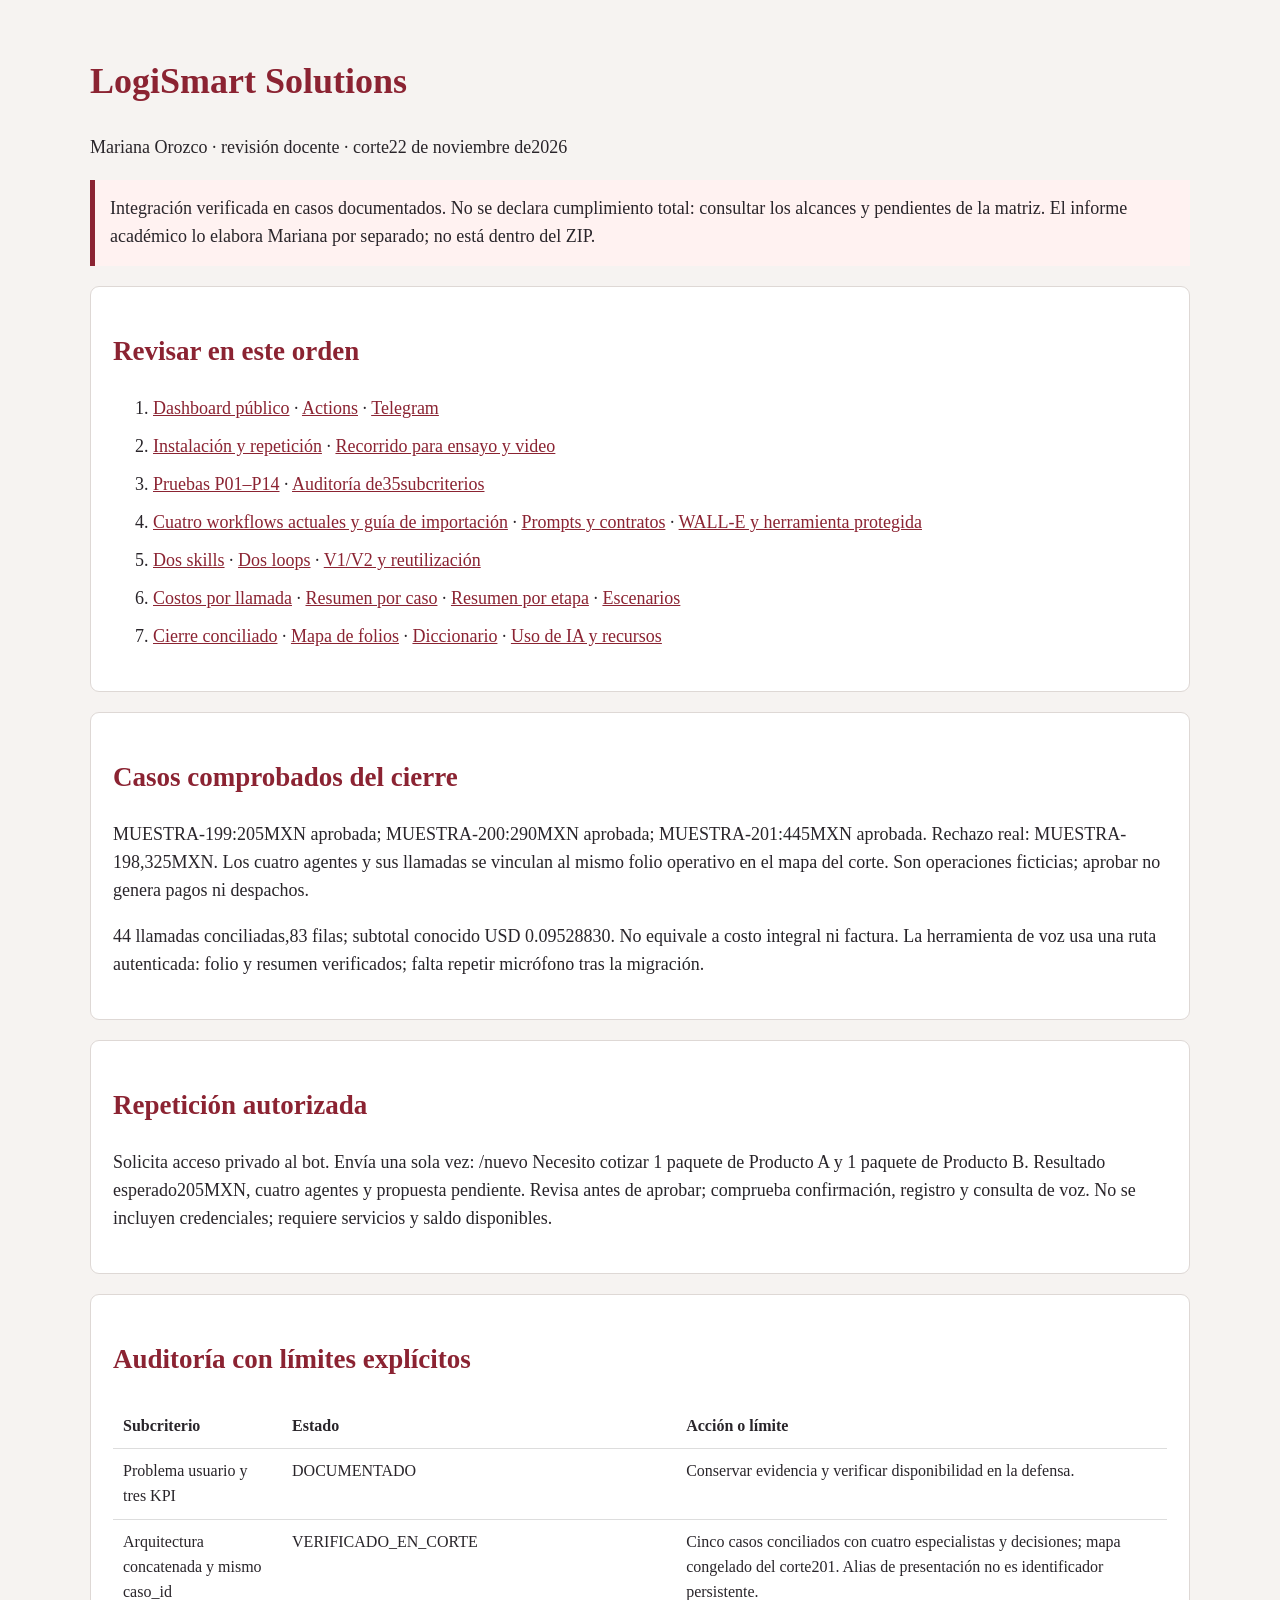
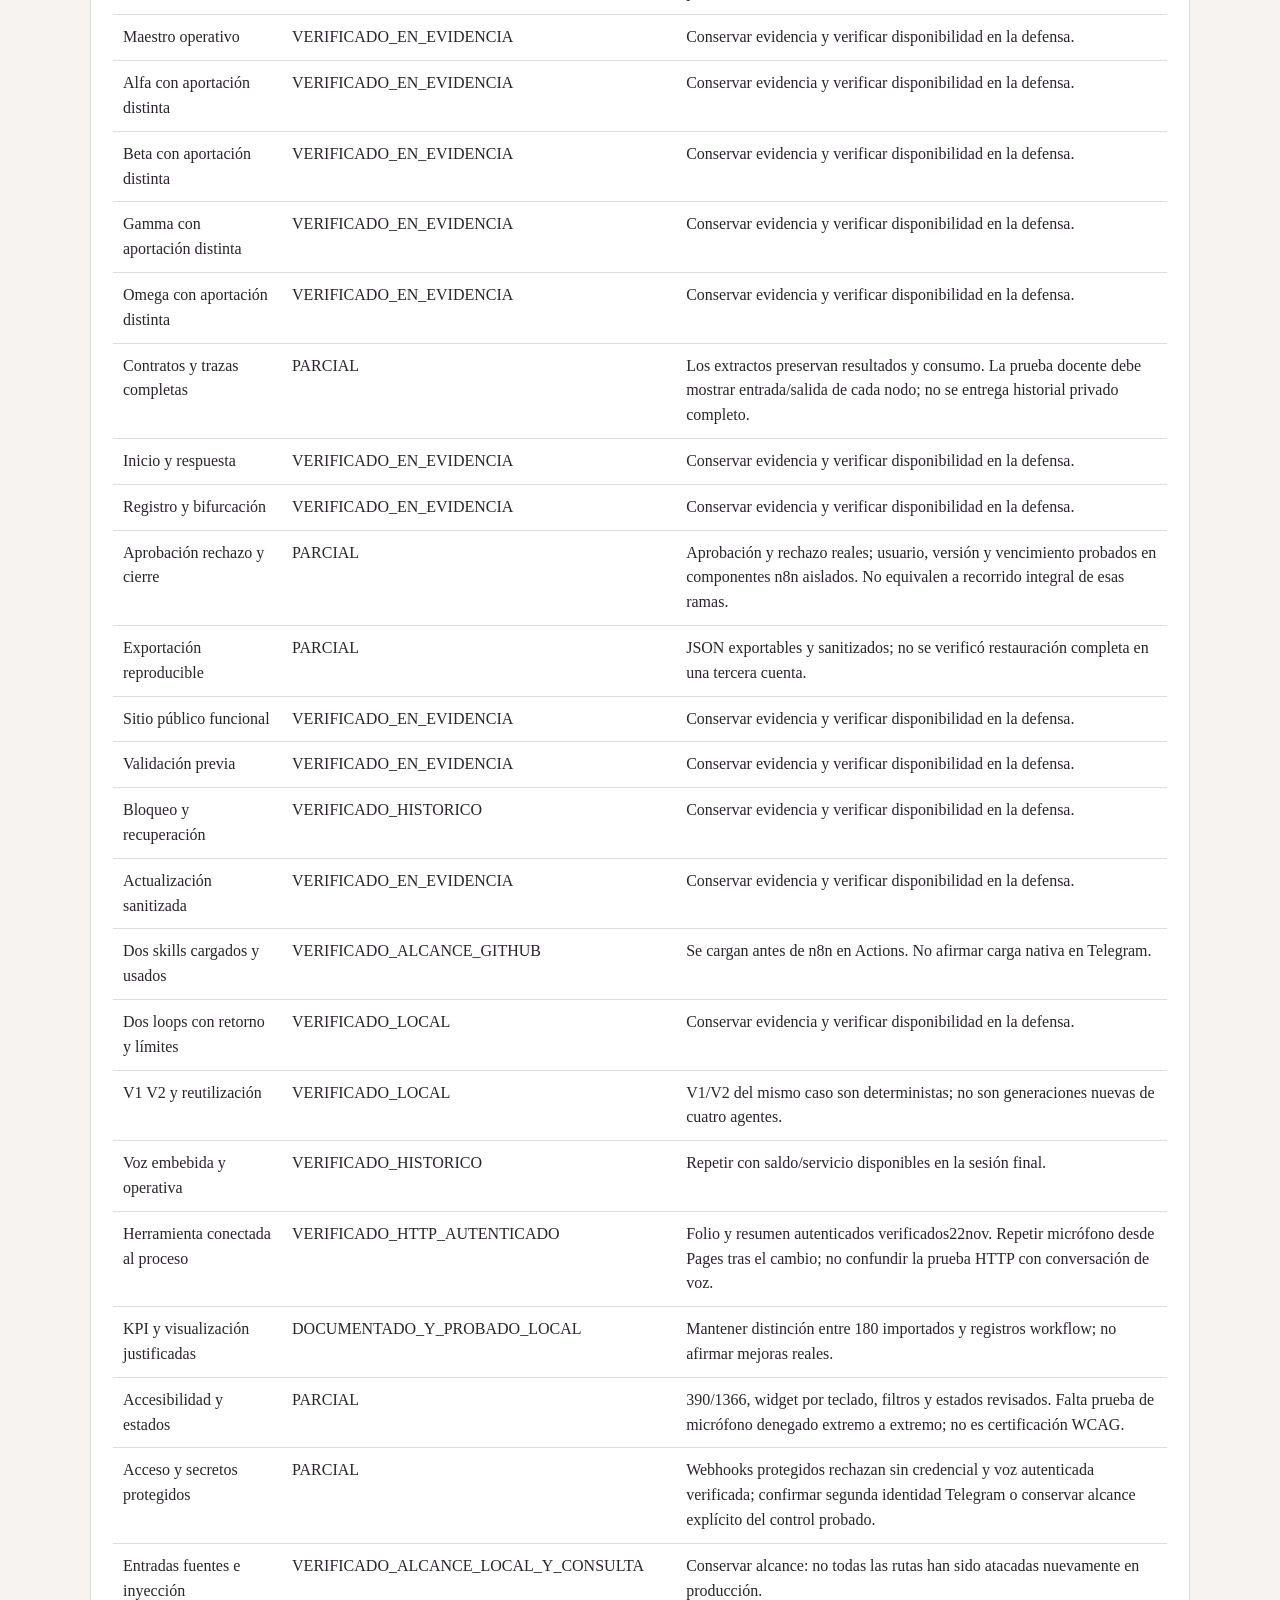
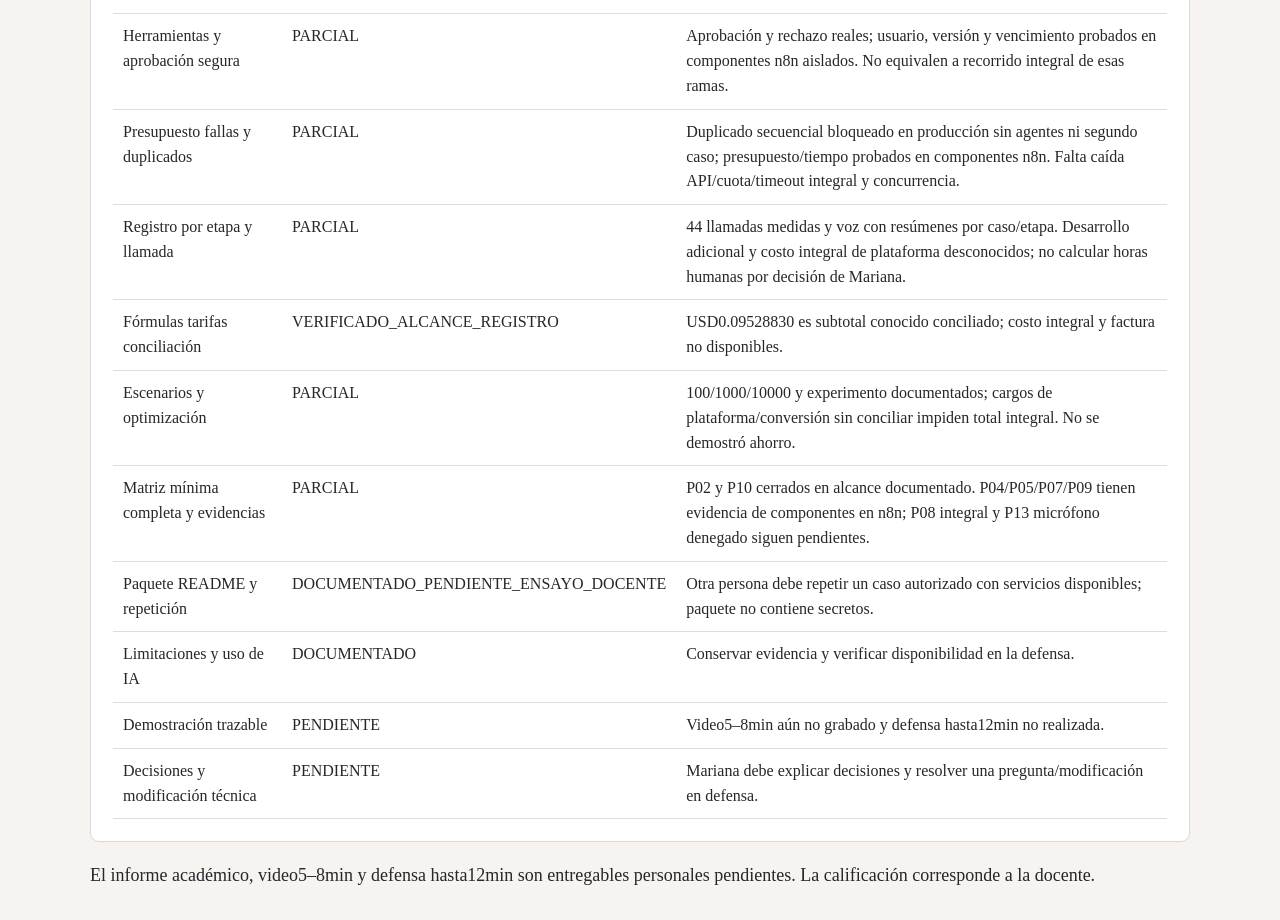
==== commit e1444476: "Conciliar tres casos aprobados, bloqueo de duplicados y controles de cierre" ====
--- a/ABRIR_PRIMERO.html
+++ b/ABRIR_PRIMERO.html
@@ -1 +1 @@
-<!doctype html><html lang="es"><meta charset="utf-8"><meta name="viewport" content="width=device-width,initial-scale=1"><title>Entrega LogiSmart de Mariana Orozco</title><style>body{font:18px/1.55 'Times New Roman',serif;color:#29252a;background:#f6f3f1;margin:0}main{max-width:1050px;margin:auto;padding:32px 22px}h1,h2,a{color:#8b2332}section{background:white;border:1px solid #ded8d5;padding:22px;border-radius:8px;margin:20px 0}a:focus-visible{outline:3px solid #205b9a}.notice{border-left:5px solid #8b2332;padding:15px;background:#fff2f1}li{margin:10px 0}table{border-collapse:collapse;width:100%;font-size:16px}td,th{text-align:left;padding:10px;border-bottom:1px solid #ddd;vertical-align:top}.table{overflow:auto}</style><main><h1>LogiSmart Solutions</h1><p>Mariana Orozco · Revisión docente y recorrido de comprobación · Corte 21 de noviembre de 2026.</p><p class="notice"><b>Estado honesto:</b> integración probada en casos documentados; no se declara cumplimiento total. Faltan ensayos de cierre, autenticación exclusiva de voz, video y defensa. Las brechas están debajo y en la auditoría.</p><section><h2>Revisar en este orden</h2><p>El informe académico es un entregable independiente que elaborará Mariana. No se incluye ningún informe final generado en esta carpeta ni en el ZIP.</p><ol><li><a href="https://marianaog30.github.io/LogiSmart/">Dashboard público</a> · <a href="https://github.com/marianaog30/LogiSmart/actions">Actions</a> · <a href="https://t.me/L0g1SmartBot">Bot Telegram</a></li><li><a href="README.md">Instalación y repetición del caso</a> · <a href="docs/Recorrido_de_prueba_y_video.md">Qué correr antes de grabar</a></li><li><a href="docs/Auditoria_rubrica.csv">Auditoría de cada subcriterio</a> · <a href="tests/pruebas.csv">Matriz P01 a P14</a></li><li><a href="n8n/README.md">Los tres workflows actuales y cómo importarlos</a> · <a href="agentes/README.md">Prompts y contratos</a> · <a href="docs/ElevenLabs_recreacion.md">Recrear WALL-E</a></li><li><a href="skills/README.md">Dos skills</a> · <a href="loops/README.md">Dos loops</a> · <a href="evidencias/ejecucion.json">V1 y V2 y reutilización</a></li><li><a href="costos/costos.csv">Costos por llamada</a> · <a href="costos/README.md">Cómo concilian</a> · <a href="costos/escenarios.csv">Escenarios</a> · <a href="docs/Diccionario_de_datos.md">Diccionario</a></li><li><a href="evidencias/INDICE.md">Índice de evidencias</a> · <a href="docs/Uso_IA_y_recursos.md">Uso de IA y recursos</a></li></ol></section><section><h2>Ensayo de cierre comprobado</h2><p><a href="evidencias/cierre/Ensayo_final_205.json">Resultado del ensayo nuevo de205MXN</a>: cuatro agentes, envío confirmado y aprobación persistida como MUESTRA-199. Es posterior al corte del CSV; consultar su nota para no duplicar costos.</p></section><section><h2>Prueba corta para la docente</h2><p>Solicitar acceso privado al bot, enviar una sola vez “/nuevo Necesito cotizar 1 paquete de Producto A y 1 paquete de Producto B”. Resultado esperado:205 MXN, cuatro especialistas, pendiente de decisión humana. La persona autorizada decide; se comprueba registro y notificación. Actualizar corte desde Actions, consultar el alias del caso en WALL-E y contrastar el estado. Revisar disponibilidad y saldo antes de empezar.</p><p>El widget logístico explica etapas; no es rastreo real. Los datos importados del dashboard son simulados. No incluye secretos ni registros privados completos.</p></section><section><h2>Auditoría completa sin calificación inventada</h2><p>Se revisaron los10criterios y sus100puntos máximos. Un archivo presente no acredita por sí solo funcionamiento. Los estados distinguen evidencia real, histórica, local y pendiente.</p><div class="table"><table><thead><tr><th>Subcriterio</th><th>Estado</th><th>Qué falta o cómo verificar</th></tr></thead><tbody><tr><td>Problema usuario y tres KPI</td><td>DOCUMENTADO</td><td>Conservar evidencia y verificar disponibilidad en la defensa.</td></tr><tr><td>Arquitectura concatenada y mismo caso_id</td><td>PARCIAL</td><td>El ID operativo es consistente; el alias público es secuencial. Congelar mapa por corte o persistir ID público estable.</td></tr><tr><td>Maestro operativo</td><td>VERIFICADO_EN_EVIDENCIA</td><td>Conservar evidencia y verificar disponibilidad en la defensa.</td></tr><tr><td>Alfa con aportación distinta</td><td>VERIFICADO_EN_EVIDENCIA</td><td>Conservar evidencia y verificar disponibilidad en la defensa.</td></tr><tr><td>Beta con aportación distinta</td><td>VERIFICADO_EN_EVIDENCIA</td><td>Conservar evidencia y verificar disponibilidad en la defensa.</td></tr><tr><td>Gamma con aportación distinta</td><td>VERIFICADO_EN_EVIDENCIA</td><td>Conservar evidencia y verificar disponibilidad en la defensa.</td></tr><tr><td>Omega con aportación distinta</td><td>VERIFICADO_EN_EVIDENCIA</td><td>Conservar evidencia y verificar disponibilidad en la defensa.</td></tr><tr><td>Contratos y trazas completas</td><td>PARCIAL</td><td>Los extractos preservan resultados y consumo. La prueba docente debe mostrar entrada/salida de cada nodo; no se entrega historial privado completo.</td></tr><tr><td>Inicio y respuesta</td><td>VERIFICADO_EN_EVIDENCIA</td><td>Conservar evidencia y verificar disponibilidad en la defensa.</td></tr><tr><td>Registro y bifurcación</td><td>VERIFICADO_EN_EVIDENCIA</td><td>Conservar evidencia y verificar disponibilidad en la defensa.</td></tr><tr><td>Aprobación rechazo y cierre</td><td>PARCIAL</td><td>Aprobación y rechazo reales verificados; versión/caducidad tienen pruebas locales, falta ensayo completo migrado.</td></tr><tr><td>Exportación reproducible</td><td>PARCIAL</td><td>JSON exportables y sanitizados; no se verificó restauración completa en una tercera cuenta.</td></tr><tr><td>Sitio público funcional</td><td>VERIFICADO_EN_EVIDENCIA</td><td>Conservar evidencia y verificar disponibilidad en la defensa.</td></tr><tr><td>Validación previa</td><td>VERIFICADO_EN_EVIDENCIA</td><td>Conservar evidencia y verificar disponibilidad en la defensa.</td></tr><tr><td>Bloqueo y recuperación</td><td>VERIFICADO_HISTORICO</td><td>Conservar evidencia y verificar disponibilidad en la defensa.</td></tr><tr><td>Actualización sanitizada</td><td>VERIFICADO_EN_EVIDENCIA</td><td>Conservar evidencia y verificar disponibilidad en la defensa.</td></tr><tr><td>Dos skills cargados y usados</td><td>VERIFICADO_ALCANCE_GITHUB</td><td>Se cargan antes de n8n en Actions. No afirmar carga nativa en Telegram.</td></tr><tr><td>Dos loops con retorno y límites</td><td>VERIFICADO_LOCAL</td><td>Conservar evidencia y verificar disponibilidad en la defensa.</td></tr><tr><td>V1 V2 y reutilización</td><td>VERIFICADO_LOCAL</td><td>V1/V2 del mismo caso son deterministas; no son generaciones nuevas de cuatro agentes.</td></tr><tr><td>Voz embebida y operativa</td><td>VERIFICADO_HISTORICO</td><td>Repetir con saldo/servicio disponibles en la sesión final.</td></tr><tr><td>Herramienta conectada al proceso</td><td>PARCIAL</td><td>Consulta real histórica; falta endpoint de servidor autenticado exigido en página5 y prueba posterior.</td></tr><tr><td>KPI y visualización justificadas</td><td>DOCUMENTADO_Y_PROBADO_LOCAL</td><td>Mantener distinción entre 180 importados y registros workflow; no afirmar mejoras reales.</td></tr><tr><td>Accesibilidad y estados</td><td>PARCIAL</td><td>390/1366, widget por teclado, filtros y estados revisados. Falta prueba de micrófono denegado extremo a extremo; no es certificación WCAG.</td></tr><tr><td>Acceso y secretos protegidos</td><td>PARCIAL</td><td>Webhook protegido rechaza sin credencial; confirmar segunda identidad Telegram en migración; voz solo datos ficticios pero sin autenticación.</td></tr><tr><td>Entradas fuentes e inyección</td><td>VERIFICADO_ALCANCE_LOCAL_Y_CONSULTA</td><td>Conservar alcance: no todas las rutas han sido atacadas nuevamente en producción.</td></tr><tr><td>Herramientas y aprobación segura</td><td>PARCIAL</td><td>Aprobación/rechazo reales; caducidad/versión y usuario incorrecto solo controles locales.</td></tr><tr><td>Presupuesto fallas y duplicados</td><td>PARCIAL</td><td>Tarifa vencida activó aviso real; falta caída API/cuota/timeout integral y deduplicación nuevamente tras migración.</td></tr><tr><td>Registro por etapa y llamada</td><td>PARCIAL</td><td>32 llamadas medidas y voz; consumo restante del desarrollo no disponible. No calcular horas humanas por decisión de Mariana.</td></tr><tr><td>Fórmulas tarifas conciliación</td><td>VERIFICADO_ALCANCE_REGISTRO</td><td>USD0.09292880 es subtotal conocido; costo integral y factura no disponibles.</td></tr><tr><td>Escenarios y optimización</td><td>PARCIAL</td><td>100/1000/10000 y experimento documentados; cargos de plataforma/conversión sin conciliar impiden total integral. No se demostró ahorro.</td></tr><tr><td>Matriz mínima completa y evidencias</td><td>PARCIAL</td><td>Las14 filas existen; sus estados no son14 aprobaciones. Cerrar P02/P04/P05/P07/P08/P09/P10/P13 según alcance.</td></tr><tr><td>Paquete README y repetición</td><td>DOCUMENTADO_PENDIENTE_ENSAYO_DOCENTE</td><td>Otra persona debe repetir un caso autorizado con servicios disponibles; paquete no contiene secretos.</td></tr><tr><td>Limitaciones y uso de IA</td><td>DOCUMENTADO</td><td>Conservar evidencia y verificar disponibilidad en la defensa.</td></tr><tr><td>Demostración trazable</td><td>PENDIENTE</td><td>Video5–8min aún no grabado y defensa hasta12min no realizada.</td></tr><tr><td>Decisiones y modificación técnica</td><td>PENDIENTE</td><td>Mariana debe explicar decisiones y resolver una pregunta/modificación en defensa.</td></tr></tbody></table></div></section><footer>La carpeta y ZIP de entrega contienen el mismo código del commit documentado. La calificación corresponde a la docente; el video aún debe grabarlo Mariana después del ensayo.</footer></main></html>+<!doctype html><html lang="es"><head><meta charset="utf-8"><meta name="viewport" content="width=device-width,initial-scale=1"><title>Entrega LogiSmart · Mariana Orozco</title><style>body{font:18px/1.55 'Times New Roman',serif;color:#29252a;background:#f6f3f1;margin:0}main{max-width:1100px;margin:auto;padding:30px 22px}h1,h2,a{color:#8b2332}section{background:white;border:1px solid #ded8d5;padding:22px;border-radius:9px;margin:20px 0}li{margin:10px 0}table{border-collapse:collapse;width:100%;font-size:16px}td,th{text-align:left;padding:10px;border-bottom:1px solid #ddd;vertical-align:top}.table{overflow:auto}.notice{border-left:5px solid #8b2332;padding:15px;background:#fff2f1}</style></head><body><main><h1>LogiSmart Solutions</h1><p>Mariana Orozco · revisión docente · corte22 de noviembre de2026</p><p class="notice">Integración verificada en casos documentados. No se declara cumplimiento total: consultar los alcances y pendientes de la matriz. El informe académico lo elabora Mariana por separado; no está dentro del ZIP.</p><section><h2>Revisar en este orden</h2><ol><li><a href="https://marianaog30.github.io/LogiSmart/">Dashboard público</a> · <a href="https://github.com/marianaog30/LogiSmart/actions">Actions</a> · <a href="https://t.me/L0g1SmartBot">Telegram</a></li><li><a href="README.md">Instalación y repetición</a> · <a href="docs/Recorrido_de_prueba_y_video.md">Recorrido para ensayo y video</a></li><li><a href="tests/pruebas.csv">Pruebas P01–P14</a> · <a href="docs/Auditoria_rubrica.csv">Auditoría de35subcriterios</a></li><li><a href="n8n/README.md">Cuatro workflows actuales y guía de importación</a> · <a href="agentes/README.md">Prompts y contratos</a> · <a href="docs/ElevenLabs_recreacion.md">WALL-E y herramienta protegida</a></li><li><a href="skills/README.md">Dos skills</a> · <a href="loops/README.md">Dos loops</a> · <a href="evidencias/ejecucion.json">V1/V2 y reutilización</a></li><li><a href="costos/costos.csv">Costos por llamada</a> · <a href="costos/Resumen_por_caso.csv">Resumen por caso</a> · <a href="costos/Resumen_por_etapa.csv">Resumen por etapa</a> · <a href="costos/escenarios.csv">Escenarios</a></li><li><a href="evidencias/cierre/Conciliacion_22.json">Cierre conciliado</a> · <a href="datos/Mapa_casos_del_corte.json">Mapa de folios</a> · <a href="docs/Diccionario_de_datos.md">Diccionario</a> · <a href="docs/Uso_IA_y_recursos.md">Uso de IA y recursos</a></li></ol></section><section><h2>Casos comprobados del cierre</h2><p>MUESTRA-199:205MXN aprobada; MUESTRA-200:290MXN aprobada; MUESTRA-201:445MXN aprobada. Rechazo real: MUESTRA-198,325MXN. Los cuatro agentes y sus llamadas se vinculan al mismo folio operativo en el mapa del corte. Son operaciones ficticias; aprobar no genera pagos ni despachos.</p><p>44 llamadas conciliadas,83 filas; subtotal conocido USD 0.09528830. No equivale a costo integral ni factura. La herramienta de voz usa una ruta autenticada: folio y resumen verificados; falta repetir micrófono tras la migración.</p></section><section><h2>Repetición autorizada</h2><p>Solicita acceso privado al bot. Envía una sola vez: /nuevo Necesito cotizar 1 paquete de Producto A y 1 paquete de Producto B. Resultado esperado205MXN, cuatro agentes y propuesta pendiente. Revisa antes de aprobar; comprueba confirmación, registro y consulta de voz. No se incluyen credenciales; requiere servicios y saldo disponibles.</p></section><section><h2>Auditoría con límites explícitos</h2><div class="table"><table><thead><tr><th>Subcriterio</th><th>Estado</th><th>Acción o límite</th></tr></thead><tbody><tr><td>Problema usuario y tres KPI</td><td>DOCUMENTADO</td><td>Conservar evidencia y verificar disponibilidad en la defensa.</td></tr><tr><td>Arquitectura concatenada y mismo caso_id</td><td>VERIFICADO_EN_CORTE</td><td>Cinco casos conciliados con cuatro especialistas y decisiones; mapa congelado del corte201. Alias de presentación no es identificador persistente.</td></tr><tr><td>Maestro operativo</td><td>VERIFICADO_EN_EVIDENCIA</td><td>Conservar evidencia y verificar disponibilidad en la defensa.</td></tr><tr><td>Alfa con aportación distinta</td><td>VERIFICADO_EN_EVIDENCIA</td><td>Conservar evidencia y verificar disponibilidad en la defensa.</td></tr><tr><td>Beta con aportación distinta</td><td>VERIFICADO_EN_EVIDENCIA</td><td>Conservar evidencia y verificar disponibilidad en la defensa.</td></tr><tr><td>Gamma con aportación distinta</td><td>VERIFICADO_EN_EVIDENCIA</td><td>Conservar evidencia y verificar disponibilidad en la defensa.</td></tr><tr><td>Omega con aportación distinta</td><td>VERIFICADO_EN_EVIDENCIA</td><td>Conservar evidencia y verificar disponibilidad en la defensa.</td></tr><tr><td>Contratos y trazas completas</td><td>PARCIAL</td><td>Los extractos preservan resultados y consumo. La prueba docente debe mostrar entrada/salida de cada nodo; no se entrega historial privado completo.</td></tr><tr><td>Inicio y respuesta</td><td>VERIFICADO_EN_EVIDENCIA</td><td>Conservar evidencia y verificar disponibilidad en la defensa.</td></tr><tr><td>Registro y bifurcación</td><td>VERIFICADO_EN_EVIDENCIA</td><td>Conservar evidencia y verificar disponibilidad en la defensa.</td></tr><tr><td>Aprobación rechazo y cierre</td><td>PARCIAL</td><td>Aprobación y rechazo reales; usuario, versión y vencimiento probados en componentes n8n aislados. No equivalen a recorrido integral de esas ramas.</td></tr><tr><td>Exportación reproducible</td><td>PARCIAL</td><td>JSON exportables y sanitizados; no se verificó restauración completa en una tercera cuenta.</td></tr><tr><td>Sitio público funcional</td><td>VERIFICADO_EN_EVIDENCIA</td><td>Conservar evidencia y verificar disponibilidad en la defensa.</td></tr><tr><td>Validación previa</td><td>VERIFICADO_EN_EVIDENCIA</td><td>Conservar evidencia y verificar disponibilidad en la defensa.</td></tr><tr><td>Bloqueo y recuperación</td><td>VERIFICADO_HISTORICO</td><td>Conservar evidencia y verificar disponibilidad en la defensa.</td></tr><tr><td>Actualización sanitizada</td><td>VERIFICADO_EN_EVIDENCIA</td><td>Conservar evidencia y verificar disponibilidad en la defensa.</td></tr><tr><td>Dos skills cargados y usados</td><td>VERIFICADO_ALCANCE_GITHUB</td><td>Se cargan antes de n8n en Actions. No afirmar carga nativa en Telegram.</td></tr><tr><td>Dos loops con retorno y límites</td><td>VERIFICADO_LOCAL</td><td>Conservar evidencia y verificar disponibilidad en la defensa.</td></tr><tr><td>V1 V2 y reutilización</td><td>VERIFICADO_LOCAL</td><td>V1/V2 del mismo caso son deterministas; no son generaciones nuevas de cuatro agentes.</td></tr><tr><td>Voz embebida y operativa</td><td>VERIFICADO_HISTORICO</td><td>Repetir con saldo/servicio disponibles en la sesión final.</td></tr><tr><td>Herramienta conectada al proceso</td><td>VERIFICADO_HTTP_AUTENTICADO</td><td>Folio y resumen autenticados verificados22nov. Repetir micrófono desde Pages tras el cambio; no confundir la prueba HTTP con conversación de voz.</td></tr><tr><td>KPI y visualización justificadas</td><td>DOCUMENTADO_Y_PROBADO_LOCAL</td><td>Mantener distinción entre 180 importados y registros workflow; no afirmar mejoras reales.</td></tr><tr><td>Accesibilidad y estados</td><td>PARCIAL</td><td>390/1366, widget por teclado, filtros y estados revisados. Falta prueba de micrófono denegado extremo a extremo; no es certificación WCAG.</td></tr><tr><td>Acceso y secretos protegidos</td><td>PARCIAL</td><td>Webhooks protegidos rechazan sin credencial y voz autenticada verificada; confirmar segunda identidad Telegram o conservar alcance explícito del control probado.</td></tr><tr><td>Entradas fuentes e inyección</td><td>VERIFICADO_ALCANCE_LOCAL_Y_CONSULTA</td><td>Conservar alcance: no todas las rutas han sido atacadas nuevamente en producción.</td></tr><tr><td>Herramientas y aprobación segura</td><td>PARCIAL</td><td>Aprobación y rechazo reales; usuario, versión y vencimiento probados en componentes n8n aislados. No equivalen a recorrido integral de esas ramas.</td></tr><tr><td>Presupuesto fallas y duplicados</td><td>PARCIAL</td><td>Duplicado secuencial bloqueado en producción sin agentes ni segundo caso; presupuesto/tiempo probados en componentes n8n. Falta caída API/cuota/timeout integral y concurrencia.</td></tr><tr><td>Registro por etapa y llamada</td><td>PARCIAL</td><td>44 llamadas medidas y voz con resúmenes por caso/etapa. Desarrollo adicional y costo integral de plataforma desconocidos; no calcular horas humanas por decisión de Mariana.</td></tr><tr><td>Fórmulas tarifas conciliación</td><td>VERIFICADO_ALCANCE_REGISTRO</td><td>USD0.09528830 es subtotal conocido conciliado; costo integral y factura no disponibles.</td></tr><tr><td>Escenarios y optimización</td><td>PARCIAL</td><td>100/1000/10000 y experimento documentados; cargos de plataforma/conversión sin conciliar impiden total integral. No se demostró ahorro.</td></tr><tr><td>Matriz mínima completa y evidencias</td><td>PARCIAL</td><td>P02 y P10 cerrados en alcance documentado. P04/P05/P07/P09 tienen evidencia de componentes en n8n; P08 integral y P13 micrófono denegado siguen pendientes.</td></tr><tr><td>Paquete README y repetición</td><td>DOCUMENTADO_PENDIENTE_ENSAYO_DOCENTE</td><td>Otra persona debe repetir un caso autorizado con servicios disponibles; paquete no contiene secretos.</td></tr><tr><td>Limitaciones y uso de IA</td><td>DOCUMENTADO</td><td>Conservar evidencia y verificar disponibilidad en la defensa.</td></tr><tr><td>Demostración trazable</td><td>PENDIENTE</td><td>Video5–8min aún no grabado y defensa hasta12min no realizada.</td></tr><tr><td>Decisiones y modificación técnica</td><td>PENDIENTE</td><td>Mariana debe explicar decisiones y resolver una pregunta/modificación en defensa.</td></tr></tbody></table></div></section><footer>El informe académico, video5–8min y defensa hasta12min son entregables personales pendientes. La calificación corresponde a la docente.</footer></main></body></html>
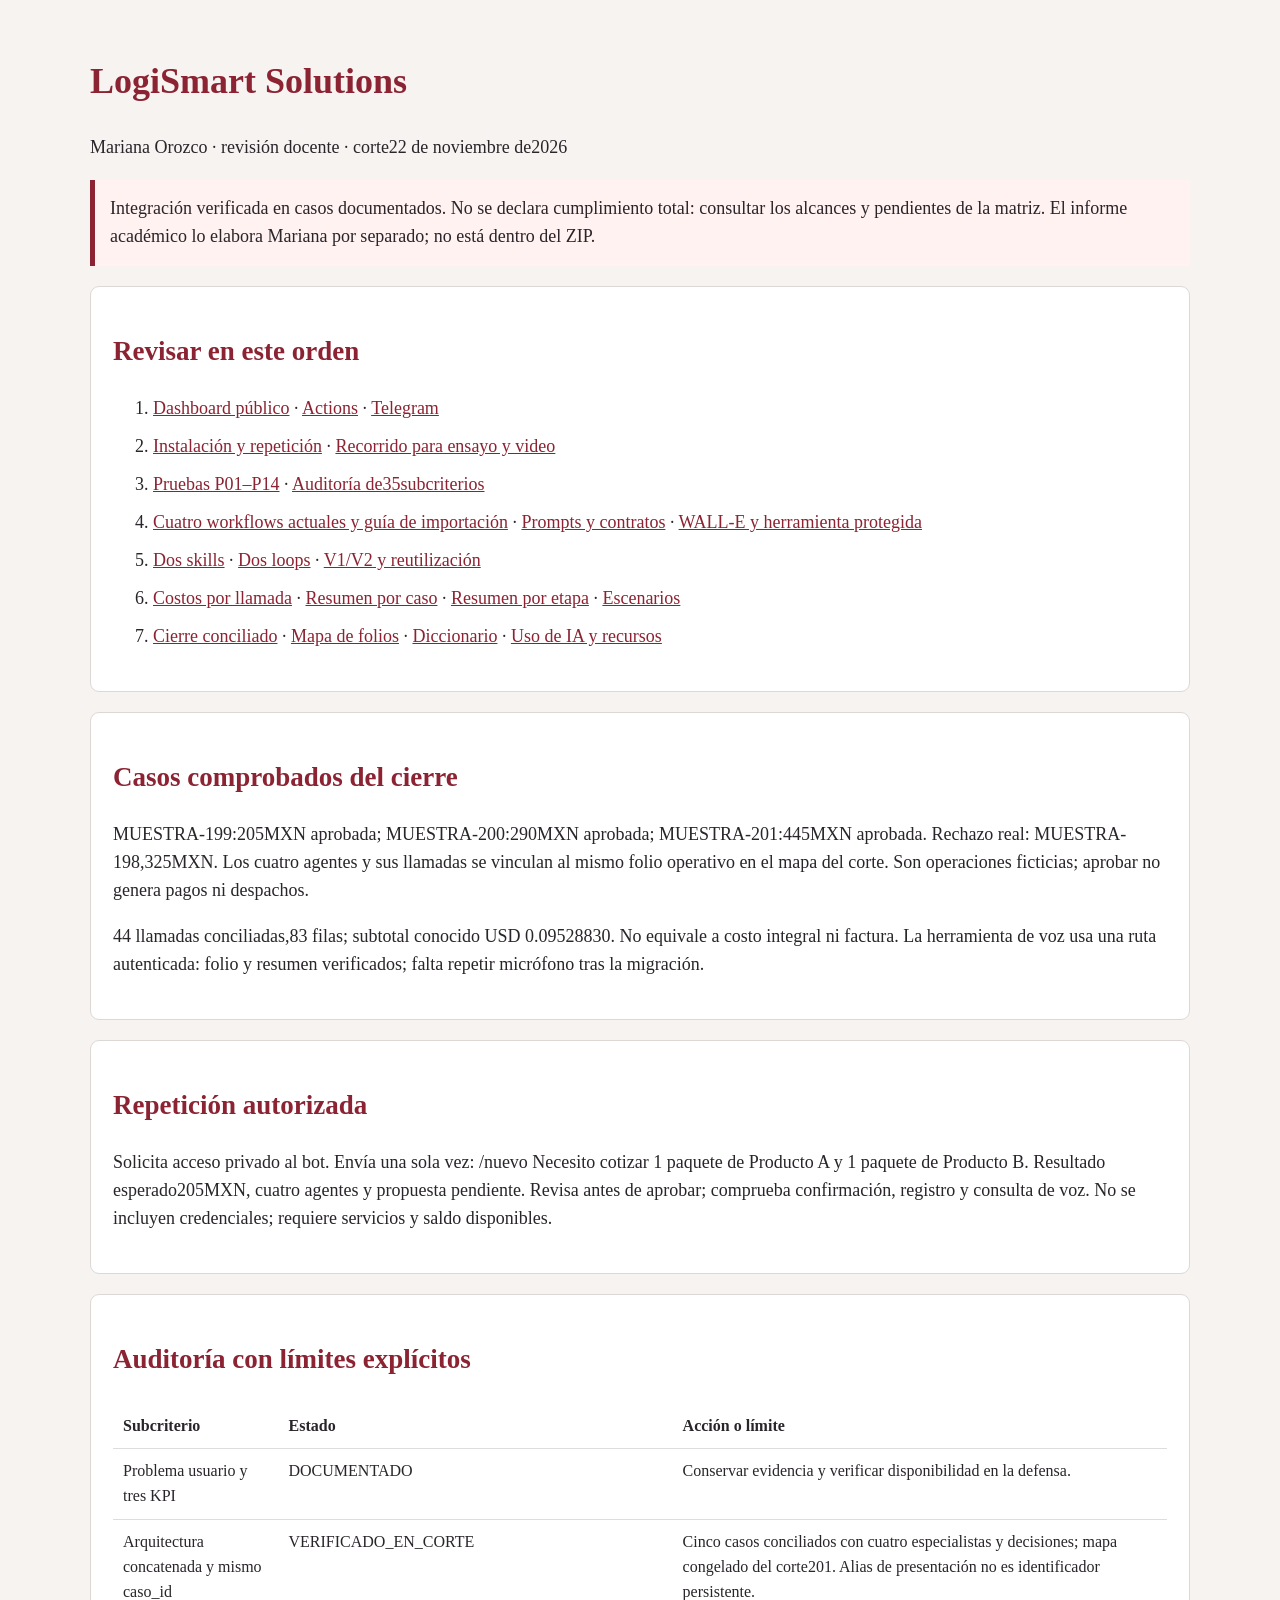
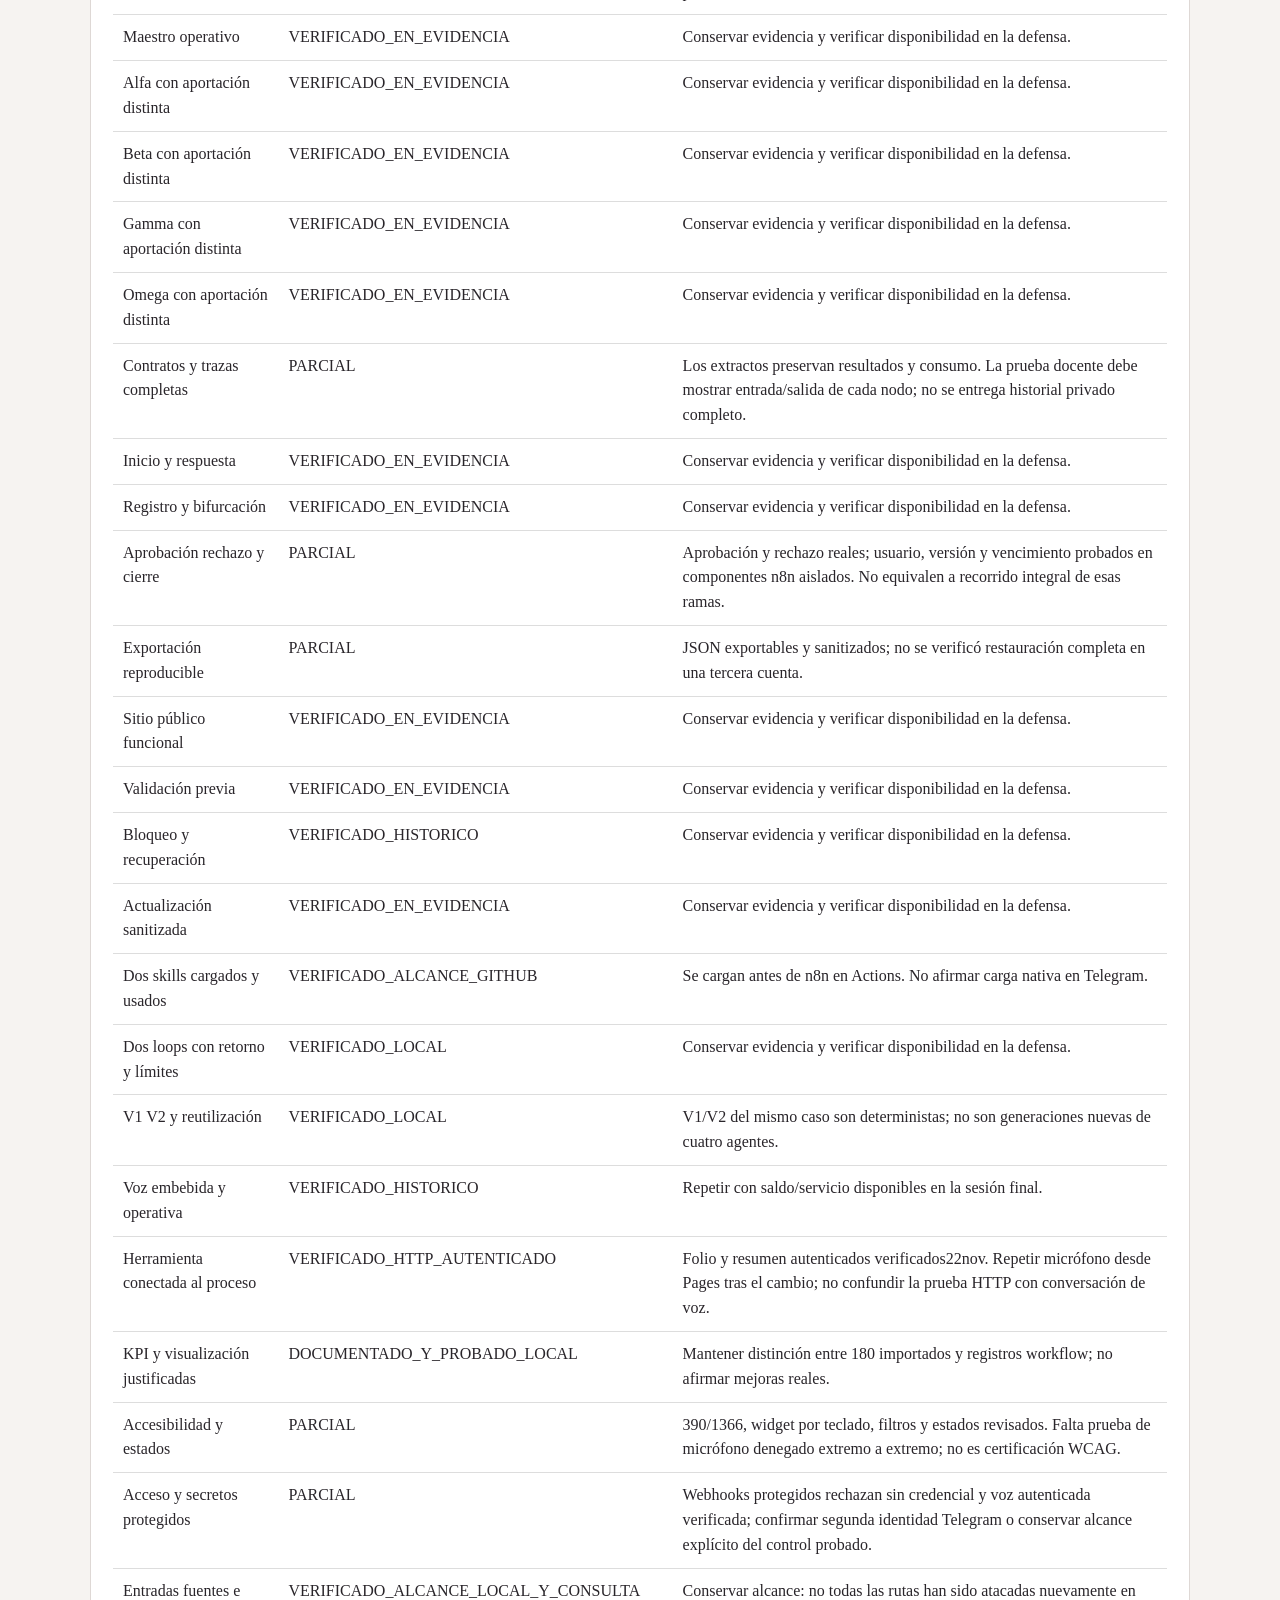
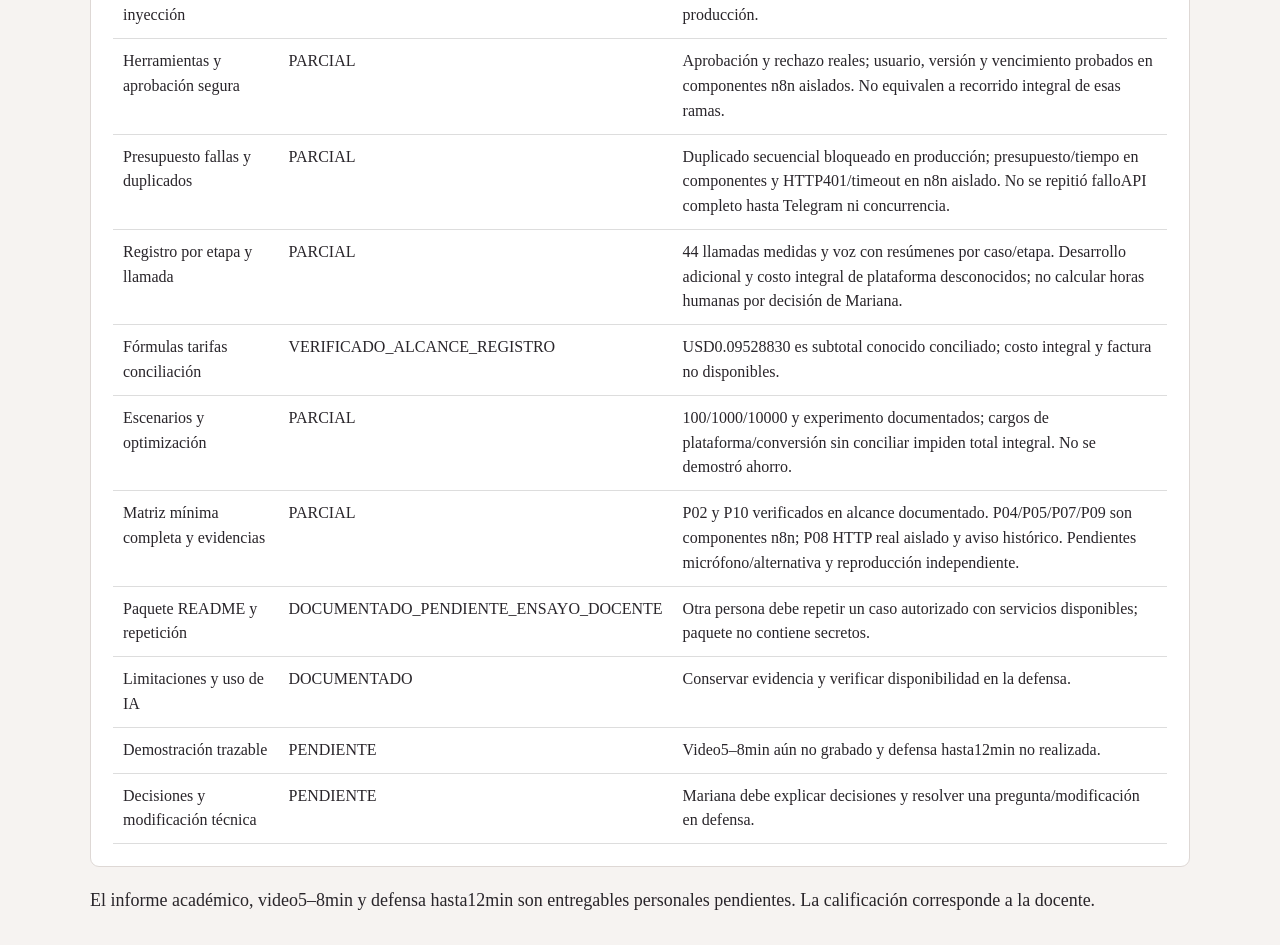
==== commit 085f46b3: "Unificar guía vigente de cuatro workflows y voz protegida; verificar paquete antes de publicar" ====
--- a/ABRIR_PRIMERO.html
+++ b/ABRIR_PRIMERO.html
@@ -1 +1 @@
-<!doctype html><html lang="es"><head><meta charset="utf-8"><meta name="viewport" content="width=device-width,initial-scale=1"><title>Entrega LogiSmart · Mariana Orozco</title><style>body{font:18px/1.55 'Times New Roman',serif;color:#29252a;background:#f6f3f1;margin:0}main{max-width:1100px;margin:auto;padding:30px 22px}h1,h2,a{color:#8b2332}section{background:white;border:1px solid #ded8d5;padding:22px;border-radius:9px;margin:20px 0}li{margin:10px 0}table{border-collapse:collapse;width:100%;font-size:16px}td,th{text-align:left;padding:10px;border-bottom:1px solid #ddd;vertical-align:top}.table{overflow:auto}.notice{border-left:5px solid #8b2332;padding:15px;background:#fff2f1}</style></head><body><main><h1>LogiSmart Solutions</h1><p>Mariana Orozco · revisión docente · corte22 de noviembre de2026</p><p class="notice">Integración verificada en casos documentados. No se declara cumplimiento total: consultar los alcances y pendientes de la matriz. El informe académico lo elabora Mariana por separado; no está dentro del ZIP.</p><section><h2>Revisar en este orden</h2><ol><li><a href="https://marianaog30.github.io/LogiSmart/">Dashboard público</a> · <a href="https://github.com/marianaog30/LogiSmart/actions">Actions</a> · <a href="https://t.me/L0g1SmartBot">Telegram</a></li><li><a href="README.md">Instalación y repetición</a> · <a href="docs/Recorrido_de_prueba_y_video.md">Recorrido para ensayo y video</a></li><li><a href="tests/pruebas.csv">Pruebas P01–P14</a> · <a href="docs/Auditoria_rubrica.csv">Auditoría de35subcriterios</a></li><li><a href="n8n/README.md">Cuatro workflows actuales y guía de importación</a> · <a href="agentes/README.md">Prompts y contratos</a> · <a href="docs/ElevenLabs_recreacion.md">WALL-E y herramienta protegida</a></li><li><a href="skills/README.md">Dos skills</a> · <a href="loops/README.md">Dos loops</a> · <a href="evidencias/ejecucion.json">V1/V2 y reutilización</a></li><li><a href="costos/costos.csv">Costos por llamada</a> · <a href="costos/Resumen_por_caso.csv">Resumen por caso</a> · <a href="costos/Resumen_por_etapa.csv">Resumen por etapa</a> · <a href="costos/escenarios.csv">Escenarios</a></li><li><a href="evidencias/cierre/Conciliacion_22.json">Cierre conciliado</a> · <a href="datos/Mapa_casos_del_corte.json">Mapa de folios</a> · <a href="docs/Diccionario_de_datos.md">Diccionario</a> · <a href="docs/Uso_IA_y_recursos.md">Uso de IA y recursos</a></li></ol></section><section><h2>Casos comprobados del cierre</h2><p>MUESTRA-199:205MXN aprobada; MUESTRA-200:290MXN aprobada; MUESTRA-201:445MXN aprobada. Rechazo real: MUESTRA-198,325MXN. Los cuatro agentes y sus llamadas se vinculan al mismo folio operativo en el mapa del corte. Son operaciones ficticias; aprobar no genera pagos ni despachos.</p><p>44 llamadas conciliadas,83 filas; subtotal conocido USD 0.09528830. No equivale a costo integral ni factura. La herramienta de voz usa una ruta autenticada: folio y resumen verificados; falta repetir micrófono tras la migración.</p></section><section><h2>Repetición autorizada</h2><p>Solicita acceso privado al bot. Envía una sola vez: /nuevo Necesito cotizar 1 paquete de Producto A y 1 paquete de Producto B. Resultado esperado205MXN, cuatro agentes y propuesta pendiente. Revisa antes de aprobar; comprueba confirmación, registro y consulta de voz. No se incluyen credenciales; requiere servicios y saldo disponibles.</p></section><section><h2>Auditoría con límites explícitos</h2><div class="table"><table><thead><tr><th>Subcriterio</th><th>Estado</th><th>Acción o límite</th></tr></thead><tbody><tr><td>Problema usuario y tres KPI</td><td>DOCUMENTADO</td><td>Conservar evidencia y verificar disponibilidad en la defensa.</td></tr><tr><td>Arquitectura concatenada y mismo caso_id</td><td>VERIFICADO_EN_CORTE</td><td>Cinco casos conciliados con cuatro especialistas y decisiones; mapa congelado del corte201. Alias de presentación no es identificador persistente.</td></tr><tr><td>Maestro operativo</td><td>VERIFICADO_EN_EVIDENCIA</td><td>Conservar evidencia y verificar disponibilidad en la defensa.</td></tr><tr><td>Alfa con aportación distinta</td><td>VERIFICADO_EN_EVIDENCIA</td><td>Conservar evidencia y verificar disponibilidad en la defensa.</td></tr><tr><td>Beta con aportación distinta</td><td>VERIFICADO_EN_EVIDENCIA</td><td>Conservar evidencia y verificar disponibilidad en la defensa.</td></tr><tr><td>Gamma con aportación distinta</td><td>VERIFICADO_EN_EVIDENCIA</td><td>Conservar evidencia y verificar disponibilidad en la defensa.</td></tr><tr><td>Omega con aportación distinta</td><td>VERIFICADO_EN_EVIDENCIA</td><td>Conservar evidencia y verificar disponibilidad en la defensa.</td></tr><tr><td>Contratos y trazas completas</td><td>PARCIAL</td><td>Los extractos preservan resultados y consumo. La prueba docente debe mostrar entrada/salida de cada nodo; no se entrega historial privado completo.</td></tr><tr><td>Inicio y respuesta</td><td>VERIFICADO_EN_EVIDENCIA</td><td>Conservar evidencia y verificar disponibilidad en la defensa.</td></tr><tr><td>Registro y bifurcación</td><td>VERIFICADO_EN_EVIDENCIA</td><td>Conservar evidencia y verificar disponibilidad en la defensa.</td></tr><tr><td>Aprobación rechazo y cierre</td><td>PARCIAL</td><td>Aprobación y rechazo reales; usuario, versión y vencimiento probados en componentes n8n aislados. No equivalen a recorrido integral de esas ramas.</td></tr><tr><td>Exportación reproducible</td><td>PARCIAL</td><td>JSON exportables y sanitizados; no se verificó restauración completa en una tercera cuenta.</td></tr><tr><td>Sitio público funcional</td><td>VERIFICADO_EN_EVIDENCIA</td><td>Conservar evidencia y verificar disponibilidad en la defensa.</td></tr><tr><td>Validación previa</td><td>VERIFICADO_EN_EVIDENCIA</td><td>Conservar evidencia y verificar disponibilidad en la defensa.</td></tr><tr><td>Bloqueo y recuperación</td><td>VERIFICADO_HISTORICO</td><td>Conservar evidencia y verificar disponibilidad en la defensa.</td></tr><tr><td>Actualización sanitizada</td><td>VERIFICADO_EN_EVIDENCIA</td><td>Conservar evidencia y verificar disponibilidad en la defensa.</td></tr><tr><td>Dos skills cargados y usados</td><td>VERIFICADO_ALCANCE_GITHUB</td><td>Se cargan antes de n8n en Actions. No afirmar carga nativa en Telegram.</td></tr><tr><td>Dos loops con retorno y límites</td><td>VERIFICADO_LOCAL</td><td>Conservar evidencia y verificar disponibilidad en la defensa.</td></tr><tr><td>V1 V2 y reutilización</td><td>VERIFICADO_LOCAL</td><td>V1/V2 del mismo caso son deterministas; no son generaciones nuevas de cuatro agentes.</td></tr><tr><td>Voz embebida y operativa</td><td>VERIFICADO_HISTORICO</td><td>Repetir con saldo/servicio disponibles en la sesión final.</td></tr><tr><td>Herramienta conectada al proceso</td><td>VERIFICADO_HTTP_AUTENTICADO</td><td>Folio y resumen autenticados verificados22nov. Repetir micrófono desde Pages tras el cambio; no confundir la prueba HTTP con conversación de voz.</td></tr><tr><td>KPI y visualización justificadas</td><td>DOCUMENTADO_Y_PROBADO_LOCAL</td><td>Mantener distinción entre 180 importados y registros workflow; no afirmar mejoras reales.</td></tr><tr><td>Accesibilidad y estados</td><td>PARCIAL</td><td>390/1366, widget por teclado, filtros y estados revisados. Falta prueba de micrófono denegado extremo a extremo; no es certificación WCAG.</td></tr><tr><td>Acceso y secretos protegidos</td><td>PARCIAL</td><td>Webhooks protegidos rechazan sin credencial y voz autenticada verificada; confirmar segunda identidad Telegram o conservar alcance explícito del control probado.</td></tr><tr><td>Entradas fuentes e inyección</td><td>VERIFICADO_ALCANCE_LOCAL_Y_CONSULTA</td><td>Conservar alcance: no todas las rutas han sido atacadas nuevamente en producción.</td></tr><tr><td>Herramientas y aprobación segura</td><td>PARCIAL</td><td>Aprobación y rechazo reales; usuario, versión y vencimiento probados en componentes n8n aislados. No equivalen a recorrido integral de esas ramas.</td></tr><tr><td>Presupuesto fallas y duplicados</td><td>PARCIAL</td><td>Duplicado secuencial bloqueado en producción sin agentes ni segundo caso; presupuesto/tiempo probados en componentes n8n. Falta caída API/cuota/timeout integral y concurrencia.</td></tr><tr><td>Registro por etapa y llamada</td><td>PARCIAL</td><td>44 llamadas medidas y voz con resúmenes por caso/etapa. Desarrollo adicional y costo integral de plataforma desconocidos; no calcular horas humanas por decisión de Mariana.</td></tr><tr><td>Fórmulas tarifas conciliación</td><td>VERIFICADO_ALCANCE_REGISTRO</td><td>USD0.09528830 es subtotal conocido conciliado; costo integral y factura no disponibles.</td></tr><tr><td>Escenarios y optimización</td><td>PARCIAL</td><td>100/1000/10000 y experimento documentados; cargos de plataforma/conversión sin conciliar impiden total integral. No se demostró ahorro.</td></tr><tr><td>Matriz mínima completa y evidencias</td><td>PARCIAL</td><td>P02 y P10 cerrados en alcance documentado. P04/P05/P07/P09 tienen evidencia de componentes en n8n; P08 integral y P13 micrófono denegado siguen pendientes.</td></tr><tr><td>Paquete README y repetición</td><td>DOCUMENTADO_PENDIENTE_ENSAYO_DOCENTE</td><td>Otra persona debe repetir un caso autorizado con servicios disponibles; paquete no contiene secretos.</td></tr><tr><td>Limitaciones y uso de IA</td><td>DOCUMENTADO</td><td>Conservar evidencia y verificar disponibilidad en la defensa.</td></tr><tr><td>Demostración trazable</td><td>PENDIENTE</td><td>Video5–8min aún no grabado y defensa hasta12min no realizada.</td></tr><tr><td>Decisiones y modificación técnica</td><td>PENDIENTE</td><td>Mariana debe explicar decisiones y resolver una pregunta/modificación en defensa.</td></tr></tbody></table></div></section><footer>El informe académico, video5–8min y defensa hasta12min son entregables personales pendientes. La calificación corresponde a la docente.</footer></main></body></html>+<!doctype html><html lang="es"><head><meta charset="utf-8"><meta name="viewport" content="width=device-width,initial-scale=1"><title>Entrega LogiSmart · Mariana Orozco</title><style>body{font:18px/1.55 'Times New Roman',serif;color:#29252a;background:#f6f3f1;margin:0}main{max-width:1100px;margin:auto;padding:30px 22px}h1,h2,a{color:#8b2332}section{background:white;border:1px solid #ded8d5;padding:22px;border-radius:9px;margin:20px 0}li{margin:10px 0}table{border-collapse:collapse;width:100%;font-size:16px}td,th{text-align:left;padding:10px;border-bottom:1px solid #ddd;vertical-align:top}.table{overflow:auto}.notice{border-left:5px solid #8b2332;padding:15px;background:#fff2f1}</style></head><body><main><h1>LogiSmart Solutions</h1><p>Mariana Orozco · revisión docente · corte22 de noviembre de2026</p><p class="notice">Integración verificada en casos documentados. No se declara cumplimiento total: consultar los alcances y pendientes de la matriz. El informe académico lo elabora Mariana por separado; no está dentro del ZIP.</p><section><h2>Revisar en este orden</h2><ol><li><a href="https://marianaog30.github.io/LogiSmart/">Dashboard público</a> · <a href="https://github.com/marianaog30/LogiSmart/actions">Actions</a> · <a href="https://t.me/L0g1SmartBot">Telegram</a></li><li><a href="README.md">Instalación y repetición</a> · <a href="docs/Recorrido_de_prueba_y_video.md">Recorrido para ensayo y video</a></li><li><a href="tests/pruebas.csv">Pruebas P01–P14</a> · <a href="docs/Auditoria_rubrica.csv">Auditoría de35subcriterios</a></li><li><a href="n8n/README.md">Cuatro workflows actuales y guía de importación</a> · <a href="agentes/README.md">Prompts y contratos</a> · <a href="docs/ElevenLabs_recreacion.md">WALL-E y herramienta protegida</a></li><li><a href="skills/README.md">Dos skills</a> · <a href="loops/README.md">Dos loops</a> · <a href="evidencias/ejecucion.json">V1/V2 y reutilización</a></li><li><a href="costos/costos.csv">Costos por llamada</a> · <a href="costos/Resumen_por_caso.csv">Resumen por caso</a> · <a href="costos/Resumen_por_etapa.csv">Resumen por etapa</a> · <a href="costos/escenarios.csv">Escenarios</a></li><li><a href="evidencias/cierre/Conciliacion_22.json">Cierre conciliado</a> · <a href="datos/Mapa_casos_del_corte.json">Mapa de folios</a> · <a href="docs/Diccionario_de_datos.md">Diccionario</a> · <a href="docs/Uso_IA_y_recursos.md">Uso de IA y recursos</a></li></ol></section><section><h2>Casos comprobados del cierre</h2><p>MUESTRA-199:205MXN aprobada; MUESTRA-200:290MXN aprobada; MUESTRA-201:445MXN aprobada. Rechazo real: MUESTRA-198,325MXN. Los cuatro agentes y sus llamadas se vinculan al mismo folio operativo en el mapa del corte. Son operaciones ficticias; aprobar no genera pagos ni despachos.</p><p>44 llamadas conciliadas,83 filas; subtotal conocido USD 0.09528830. No equivale a costo integral ni factura. La herramienta de voz usa una ruta autenticada: folio y resumen verificados; falta repetir micrófono tras la migración.</p></section><section><h2>Repetición autorizada</h2><p>Solicita acceso privado al bot. Envía una sola vez: /nuevo Necesito cotizar 1 paquete de Producto A y 1 paquete de Producto B. Resultado esperado205MXN, cuatro agentes y propuesta pendiente. Revisa antes de aprobar; comprueba confirmación, registro y consulta de voz. No se incluyen credenciales; requiere servicios y saldo disponibles.</p></section><section><h2>Auditoría con límites explícitos</h2><div class="table"><table><thead><tr><th>Subcriterio</th><th>Estado</th><th>Acción o límite</th></tr></thead><tbody><tr><td>Problema usuario y tres KPI</td><td>DOCUMENTADO</td><td>Conservar evidencia y verificar disponibilidad en la defensa.</td></tr><tr><td>Arquitectura concatenada y mismo caso_id</td><td>VERIFICADO_EN_CORTE</td><td>Cinco casos conciliados con cuatro especialistas y decisiones; mapa congelado del corte201. Alias de presentación no es identificador persistente.</td></tr><tr><td>Maestro operativo</td><td>VERIFICADO_EN_EVIDENCIA</td><td>Conservar evidencia y verificar disponibilidad en la defensa.</td></tr><tr><td>Alfa con aportación distinta</td><td>VERIFICADO_EN_EVIDENCIA</td><td>Conservar evidencia y verificar disponibilidad en la defensa.</td></tr><tr><td>Beta con aportación distinta</td><td>VERIFICADO_EN_EVIDENCIA</td><td>Conservar evidencia y verificar disponibilidad en la defensa.</td></tr><tr><td>Gamma con aportación distinta</td><td>VERIFICADO_EN_EVIDENCIA</td><td>Conservar evidencia y verificar disponibilidad en la defensa.</td></tr><tr><td>Omega con aportación distinta</td><td>VERIFICADO_EN_EVIDENCIA</td><td>Conservar evidencia y verificar disponibilidad en la defensa.</td></tr><tr><td>Contratos y trazas completas</td><td>PARCIAL</td><td>Los extractos preservan resultados y consumo. La prueba docente debe mostrar entrada/salida de cada nodo; no se entrega historial privado completo.</td></tr><tr><td>Inicio y respuesta</td><td>VERIFICADO_EN_EVIDENCIA</td><td>Conservar evidencia y verificar disponibilidad en la defensa.</td></tr><tr><td>Registro y bifurcación</td><td>VERIFICADO_EN_EVIDENCIA</td><td>Conservar evidencia y verificar disponibilidad en la defensa.</td></tr><tr><td>Aprobación rechazo y cierre</td><td>PARCIAL</td><td>Aprobación y rechazo reales; usuario, versión y vencimiento probados en componentes n8n aislados. No equivalen a recorrido integral de esas ramas.</td></tr><tr><td>Exportación reproducible</td><td>PARCIAL</td><td>JSON exportables y sanitizados; no se verificó restauración completa en una tercera cuenta.</td></tr><tr><td>Sitio público funcional</td><td>VERIFICADO_EN_EVIDENCIA</td><td>Conservar evidencia y verificar disponibilidad en la defensa.</td></tr><tr><td>Validación previa</td><td>VERIFICADO_EN_EVIDENCIA</td><td>Conservar evidencia y verificar disponibilidad en la defensa.</td></tr><tr><td>Bloqueo y recuperación</td><td>VERIFICADO_HISTORICO</td><td>Conservar evidencia y verificar disponibilidad en la defensa.</td></tr><tr><td>Actualización sanitizada</td><td>VERIFICADO_EN_EVIDENCIA</td><td>Conservar evidencia y verificar disponibilidad en la defensa.</td></tr><tr><td>Dos skills cargados y usados</td><td>VERIFICADO_ALCANCE_GITHUB</td><td>Se cargan antes de n8n en Actions. No afirmar carga nativa en Telegram.</td></tr><tr><td>Dos loops con retorno y límites</td><td>VERIFICADO_LOCAL</td><td>Conservar evidencia y verificar disponibilidad en la defensa.</td></tr><tr><td>V1 V2 y reutilización</td><td>VERIFICADO_LOCAL</td><td>V1/V2 del mismo caso son deterministas; no son generaciones nuevas de cuatro agentes.</td></tr><tr><td>Voz embebida y operativa</td><td>VERIFICADO_HISTORICO</td><td>Repetir con saldo/servicio disponibles en la sesión final.</td></tr><tr><td>Herramienta conectada al proceso</td><td>VERIFICADO_HTTP_AUTENTICADO</td><td>Folio y resumen autenticados verificados22nov. Repetir micrófono desde Pages tras el cambio; no confundir la prueba HTTP con conversación de voz.</td></tr><tr><td>KPI y visualización justificadas</td><td>DOCUMENTADO_Y_PROBADO_LOCAL</td><td>Mantener distinción entre 180 importados y registros workflow; no afirmar mejoras reales.</td></tr><tr><td>Accesibilidad y estados</td><td>PARCIAL</td><td>390/1366, widget por teclado, filtros y estados revisados. Falta prueba de micrófono denegado extremo a extremo; no es certificación WCAG.</td></tr><tr><td>Acceso y secretos protegidos</td><td>PARCIAL</td><td>Webhooks protegidos rechazan sin credencial y voz autenticada verificada; confirmar segunda identidad Telegram o conservar alcance explícito del control probado.</td></tr><tr><td>Entradas fuentes e inyección</td><td>VERIFICADO_ALCANCE_LOCAL_Y_CONSULTA</td><td>Conservar alcance: no todas las rutas han sido atacadas nuevamente en producción.</td></tr><tr><td>Herramientas y aprobación segura</td><td>PARCIAL</td><td>Aprobación y rechazo reales; usuario, versión y vencimiento probados en componentes n8n aislados. No equivalen a recorrido integral de esas ramas.</td></tr><tr><td>Presupuesto fallas y duplicados</td><td>PARCIAL</td><td>Duplicado secuencial bloqueado en producción; presupuesto/tiempo en componentes y HTTP401/timeout en n8n aislado. No se repitió falloAPI completo hasta Telegram ni concurrencia.</td></tr><tr><td>Registro por etapa y llamada</td><td>PARCIAL</td><td>44 llamadas medidas y voz con resúmenes por caso/etapa. Desarrollo adicional y costo integral de plataforma desconocidos; no calcular horas humanas por decisión de Mariana.</td></tr><tr><td>Fórmulas tarifas conciliación</td><td>VERIFICADO_ALCANCE_REGISTRO</td><td>USD0.09528830 es subtotal conocido conciliado; costo integral y factura no disponibles.</td></tr><tr><td>Escenarios y optimización</td><td>PARCIAL</td><td>100/1000/10000 y experimento documentados; cargos de plataforma/conversión sin conciliar impiden total integral. No se demostró ahorro.</td></tr><tr><td>Matriz mínima completa y evidencias</td><td>PARCIAL</td><td>P02 y P10 verificados en alcance documentado. P04/P05/P07/P09 son componentes n8n; P08 HTTP real aislado y aviso histórico. Pendientes micrófono/alternativa y reproducción independiente.</td></tr><tr><td>Paquete README y repetición</td><td>DOCUMENTADO_PENDIENTE_ENSAYO_DOCENTE</td><td>Otra persona debe repetir un caso autorizado con servicios disponibles; paquete no contiene secretos.</td></tr><tr><td>Limitaciones y uso de IA</td><td>DOCUMENTADO</td><td>Conservar evidencia y verificar disponibilidad en la defensa.</td></tr><tr><td>Demostración trazable</td><td>PENDIENTE</td><td>Video5–8min aún no grabado y defensa hasta12min no realizada.</td></tr><tr><td>Decisiones y modificación técnica</td><td>PENDIENTE</td><td>Mariana debe explicar decisiones y resolver una pregunta/modificación en defensa.</td></tr></tbody></table></div></section><footer>El informe académico, video5–8min y defensa hasta12min son entregables personales pendientes. La calificación corresponde a la docente.</footer></main></body></html>
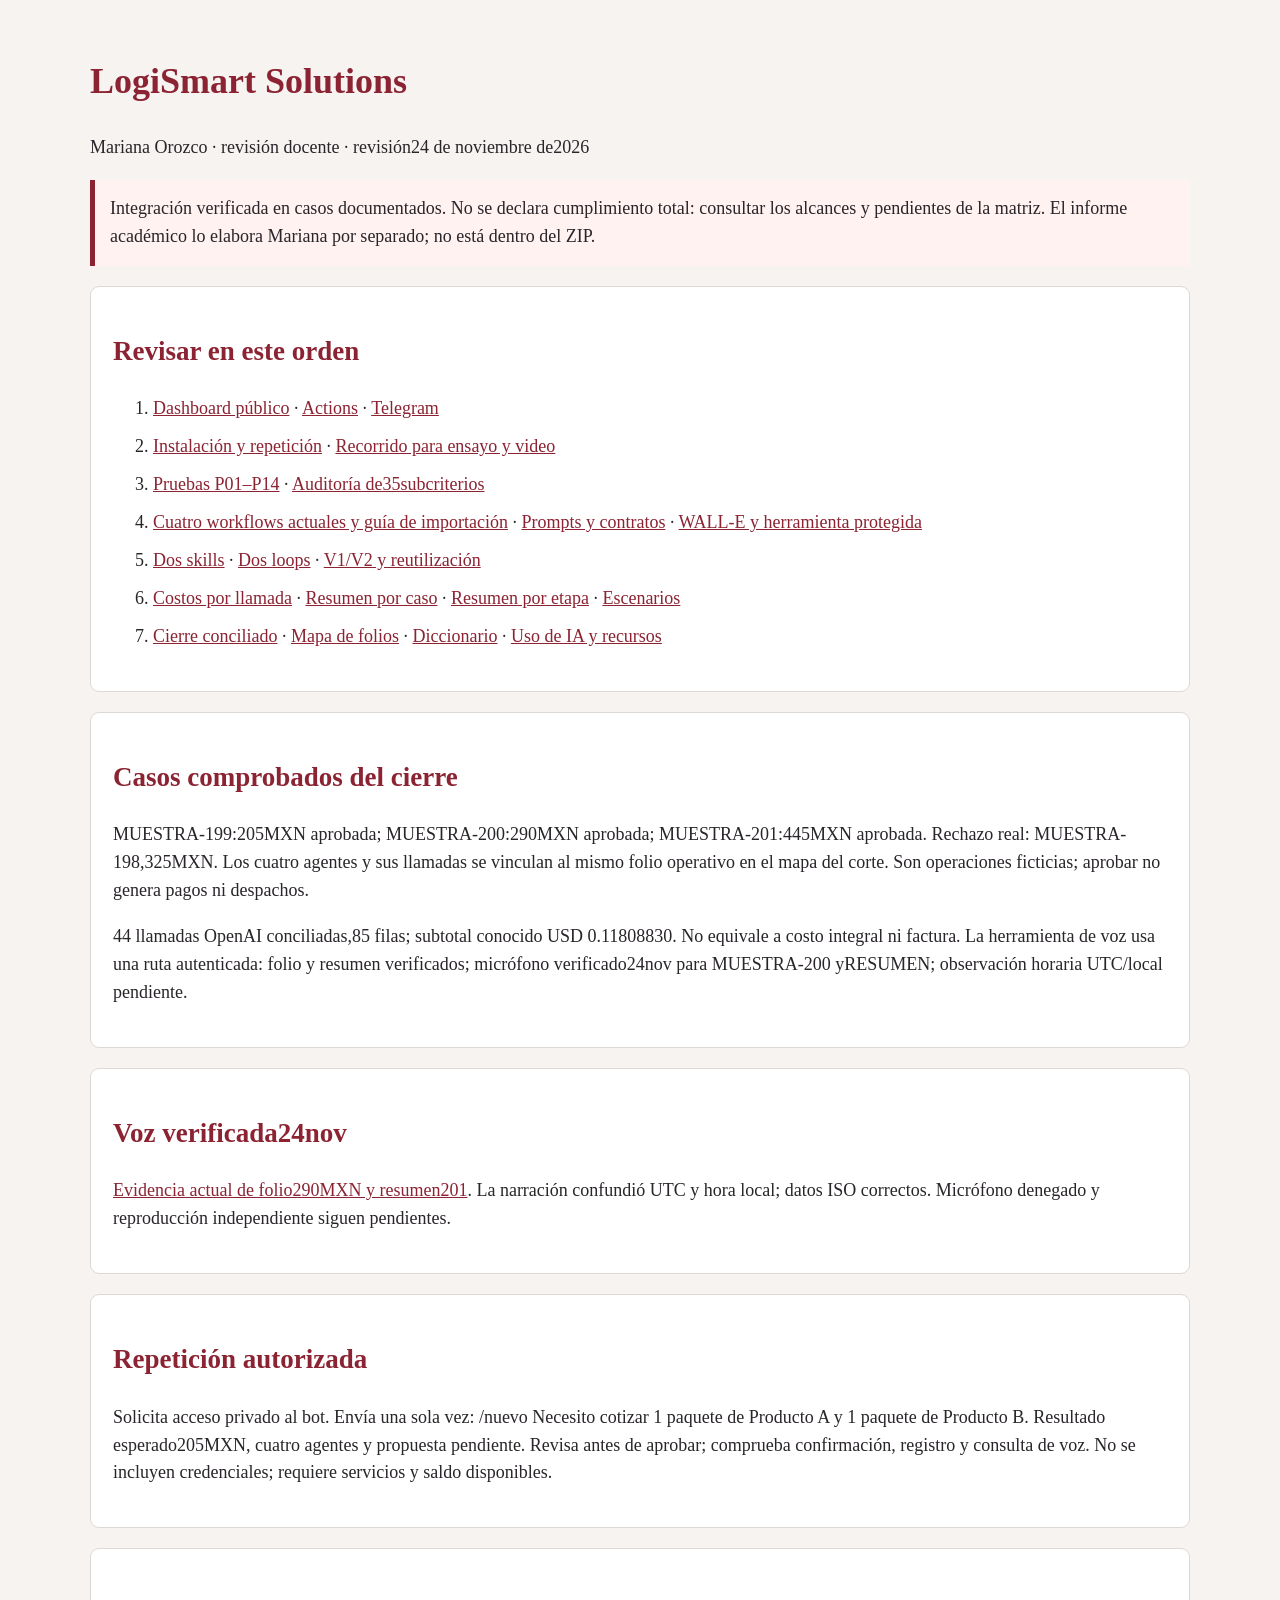
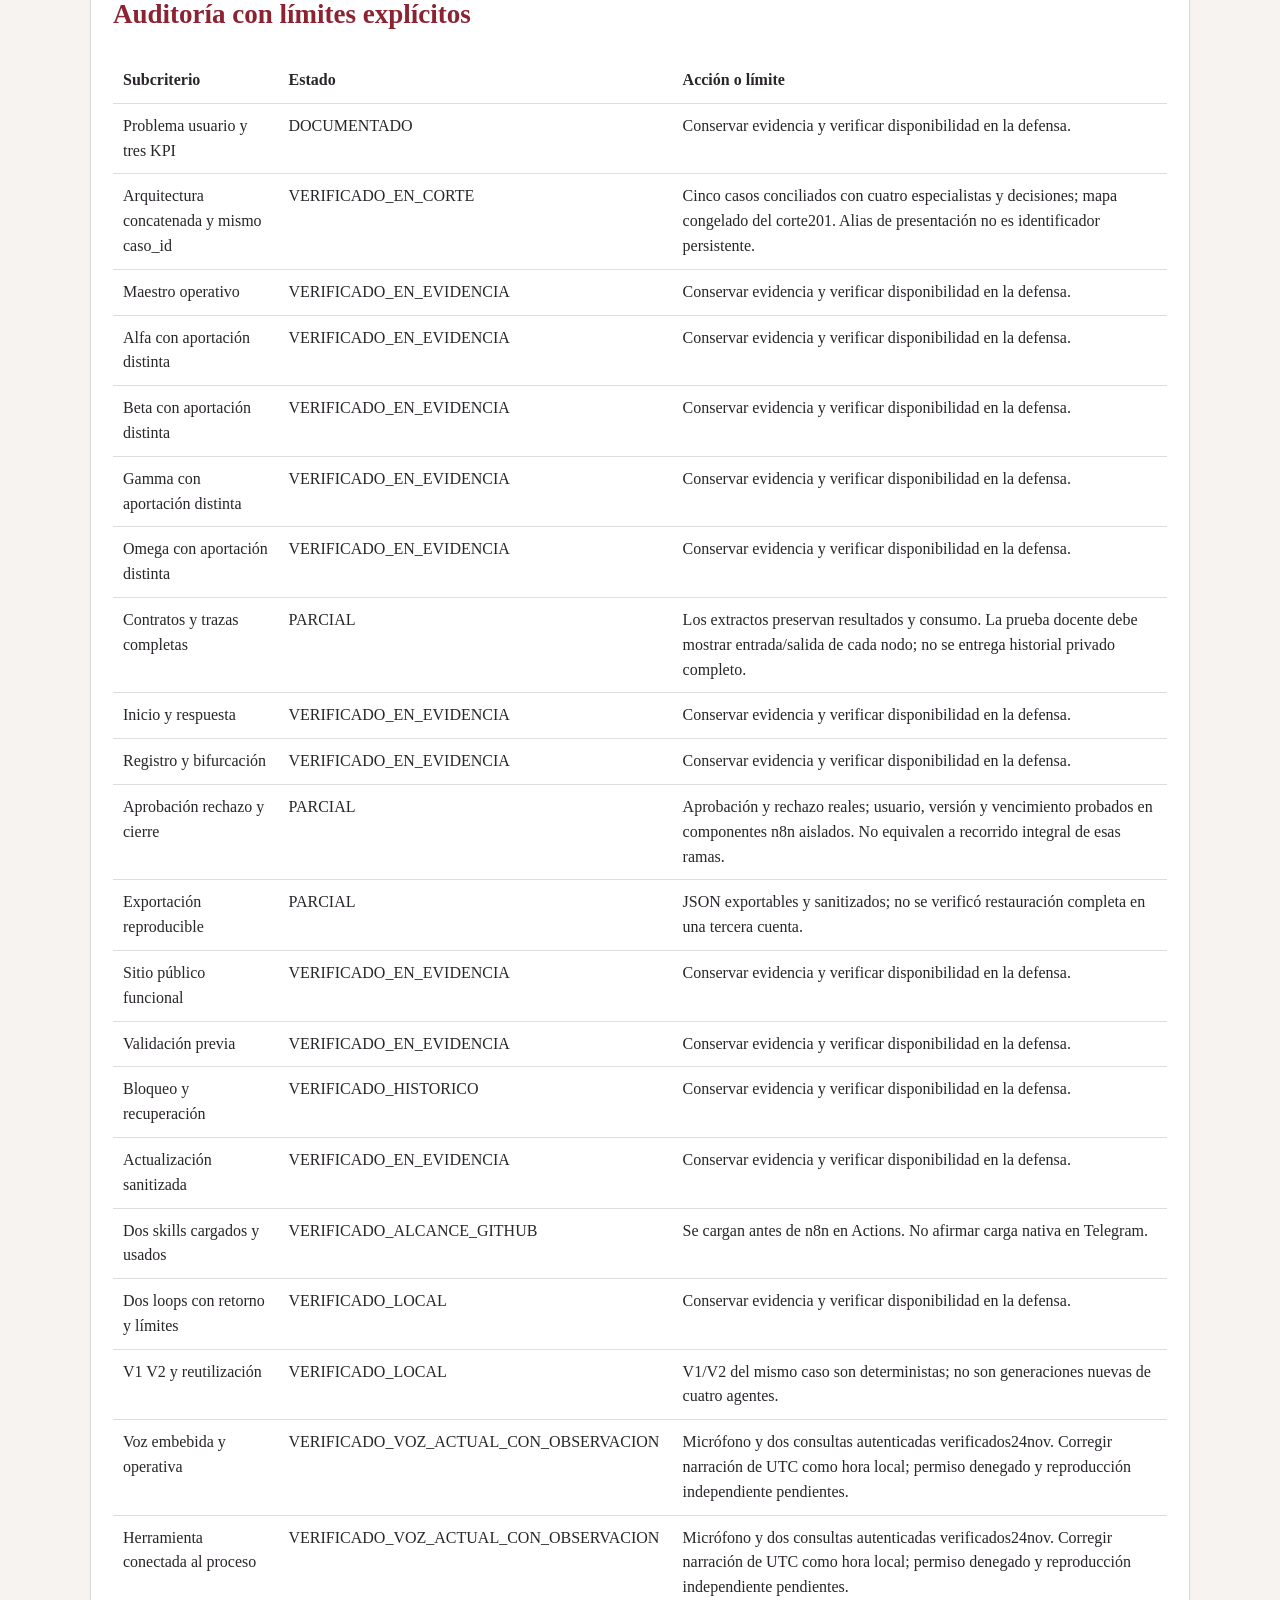
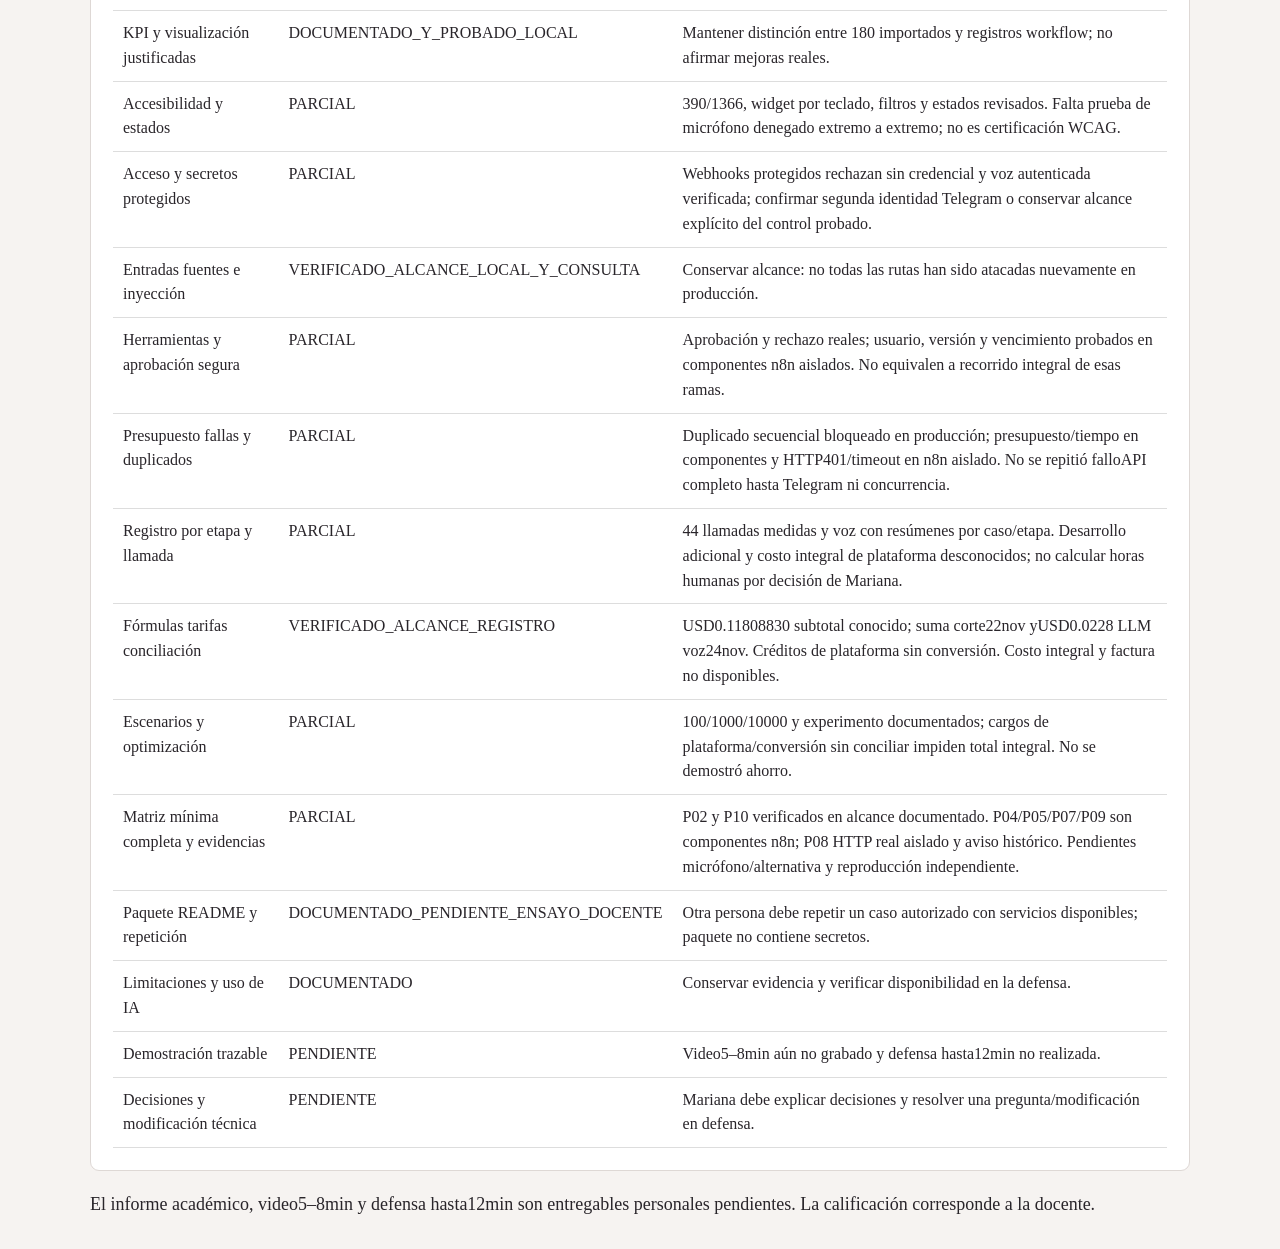
==== commit 603d470f: "Registra prueba de voz autenticada y costos del 24 de noviembre con observacion horaria" ====
--- a/ABRIR_PRIMERO.html
+++ b/ABRIR_PRIMERO.html
@@ -1 +1 @@
-<!doctype html><html lang="es"><head><meta charset="utf-8"><meta name="viewport" content="width=device-width,initial-scale=1"><title>Entrega LogiSmart · Mariana Orozco</title><style>body{font:18px/1.55 'Times New Roman',serif;color:#29252a;background:#f6f3f1;margin:0}main{max-width:1100px;margin:auto;padding:30px 22px}h1,h2,a{color:#8b2332}section{background:white;border:1px solid #ded8d5;padding:22px;border-radius:9px;margin:20px 0}li{margin:10px 0}table{border-collapse:collapse;width:100%;font-size:16px}td,th{text-align:left;padding:10px;border-bottom:1px solid #ddd;vertical-align:top}.table{overflow:auto}.notice{border-left:5px solid #8b2332;padding:15px;background:#fff2f1}</style></head><body><main><h1>LogiSmart Solutions</h1><p>Mariana Orozco · revisión docente · corte22 de noviembre de2026</p><p class="notice">Integración verificada en casos documentados. No se declara cumplimiento total: consultar los alcances y pendientes de la matriz. El informe académico lo elabora Mariana por separado; no está dentro del ZIP.</p><section><h2>Revisar en este orden</h2><ol><li><a href="https://marianaog30.github.io/LogiSmart/">Dashboard público</a> · <a href="https://github.com/marianaog30/LogiSmart/actions">Actions</a> · <a href="https://t.me/L0g1SmartBot">Telegram</a></li><li><a href="README.md">Instalación y repetición</a> · <a href="docs/Recorrido_de_prueba_y_video.md">Recorrido para ensayo y video</a></li><li><a href="tests/pruebas.csv">Pruebas P01–P14</a> · <a href="docs/Auditoria_rubrica.csv">Auditoría de35subcriterios</a></li><li><a href="n8n/README.md">Cuatro workflows actuales y guía de importación</a> · <a href="agentes/README.md">Prompts y contratos</a> · <a href="docs/ElevenLabs_recreacion.md">WALL-E y herramienta protegida</a></li><li><a href="skills/README.md">Dos skills</a> · <a href="loops/README.md">Dos loops</a> · <a href="evidencias/ejecucion.json">V1/V2 y reutilización</a></li><li><a href="costos/costos.csv">Costos por llamada</a> · <a href="costos/Resumen_por_caso.csv">Resumen por caso</a> · <a href="costos/Resumen_por_etapa.csv">Resumen por etapa</a> · <a href="costos/escenarios.csv">Escenarios</a></li><li><a href="evidencias/cierre/Conciliacion_22.json">Cierre conciliado</a> · <a href="datos/Mapa_casos_del_corte.json">Mapa de folios</a> · <a href="docs/Diccionario_de_datos.md">Diccionario</a> · <a href="docs/Uso_IA_y_recursos.md">Uso de IA y recursos</a></li></ol></section><section><h2>Casos comprobados del cierre</h2><p>MUESTRA-199:205MXN aprobada; MUESTRA-200:290MXN aprobada; MUESTRA-201:445MXN aprobada. Rechazo real: MUESTRA-198,325MXN. Los cuatro agentes y sus llamadas se vinculan al mismo folio operativo en el mapa del corte. Son operaciones ficticias; aprobar no genera pagos ni despachos.</p><p>44 llamadas conciliadas,83 filas; subtotal conocido USD 0.09528830. No equivale a costo integral ni factura. La herramienta de voz usa una ruta autenticada: folio y resumen verificados; falta repetir micrófono tras la migración.</p></section><section><h2>Repetición autorizada</h2><p>Solicita acceso privado al bot. Envía una sola vez: /nuevo Necesito cotizar 1 paquete de Producto A y 1 paquete de Producto B. Resultado esperado205MXN, cuatro agentes y propuesta pendiente. Revisa antes de aprobar; comprueba confirmación, registro y consulta de voz. No se incluyen credenciales; requiere servicios y saldo disponibles.</p></section><section><h2>Auditoría con límites explícitos</h2><div class="table"><table><thead><tr><th>Subcriterio</th><th>Estado</th><th>Acción o límite</th></tr></thead><tbody><tr><td>Problema usuario y tres KPI</td><td>DOCUMENTADO</td><td>Conservar evidencia y verificar disponibilidad en la defensa.</td></tr><tr><td>Arquitectura concatenada y mismo caso_id</td><td>VERIFICADO_EN_CORTE</td><td>Cinco casos conciliados con cuatro especialistas y decisiones; mapa congelado del corte201. Alias de presentación no es identificador persistente.</td></tr><tr><td>Maestro operativo</td><td>VERIFICADO_EN_EVIDENCIA</td><td>Conservar evidencia y verificar disponibilidad en la defensa.</td></tr><tr><td>Alfa con aportación distinta</td><td>VERIFICADO_EN_EVIDENCIA</td><td>Conservar evidencia y verificar disponibilidad en la defensa.</td></tr><tr><td>Beta con aportación distinta</td><td>VERIFICADO_EN_EVIDENCIA</td><td>Conservar evidencia y verificar disponibilidad en la defensa.</td></tr><tr><td>Gamma con aportación distinta</td><td>VERIFICADO_EN_EVIDENCIA</td><td>Conservar evidencia y verificar disponibilidad en la defensa.</td></tr><tr><td>Omega con aportación distinta</td><td>VERIFICADO_EN_EVIDENCIA</td><td>Conservar evidencia y verificar disponibilidad en la defensa.</td></tr><tr><td>Contratos y trazas completas</td><td>PARCIAL</td><td>Los extractos preservan resultados y consumo. La prueba docente debe mostrar entrada/salida de cada nodo; no se entrega historial privado completo.</td></tr><tr><td>Inicio y respuesta</td><td>VERIFICADO_EN_EVIDENCIA</td><td>Conservar evidencia y verificar disponibilidad en la defensa.</td></tr><tr><td>Registro y bifurcación</td><td>VERIFICADO_EN_EVIDENCIA</td><td>Conservar evidencia y verificar disponibilidad en la defensa.</td></tr><tr><td>Aprobación rechazo y cierre</td><td>PARCIAL</td><td>Aprobación y rechazo reales; usuario, versión y vencimiento probados en componentes n8n aislados. No equivalen a recorrido integral de esas ramas.</td></tr><tr><td>Exportación reproducible</td><td>PARCIAL</td><td>JSON exportables y sanitizados; no se verificó restauración completa en una tercera cuenta.</td></tr><tr><td>Sitio público funcional</td><td>VERIFICADO_EN_EVIDENCIA</td><td>Conservar evidencia y verificar disponibilidad en la defensa.</td></tr><tr><td>Validación previa</td><td>VERIFICADO_EN_EVIDENCIA</td><td>Conservar evidencia y verificar disponibilidad en la defensa.</td></tr><tr><td>Bloqueo y recuperación</td><td>VERIFICADO_HISTORICO</td><td>Conservar evidencia y verificar disponibilidad en la defensa.</td></tr><tr><td>Actualización sanitizada</td><td>VERIFICADO_EN_EVIDENCIA</td><td>Conservar evidencia y verificar disponibilidad en la defensa.</td></tr><tr><td>Dos skills cargados y usados</td><td>VERIFICADO_ALCANCE_GITHUB</td><td>Se cargan antes de n8n en Actions. No afirmar carga nativa en Telegram.</td></tr><tr><td>Dos loops con retorno y límites</td><td>VERIFICADO_LOCAL</td><td>Conservar evidencia y verificar disponibilidad en la defensa.</td></tr><tr><td>V1 V2 y reutilización</td><td>VERIFICADO_LOCAL</td><td>V1/V2 del mismo caso son deterministas; no son generaciones nuevas de cuatro agentes.</td></tr><tr><td>Voz embebida y operativa</td><td>VERIFICADO_HISTORICO</td><td>Repetir con saldo/servicio disponibles en la sesión final.</td></tr><tr><td>Herramienta conectada al proceso</td><td>VERIFICADO_HTTP_AUTENTICADO</td><td>Folio y resumen autenticados verificados22nov. Repetir micrófono desde Pages tras el cambio; no confundir la prueba HTTP con conversación de voz.</td></tr><tr><td>KPI y visualización justificadas</td><td>DOCUMENTADO_Y_PROBADO_LOCAL</td><td>Mantener distinción entre 180 importados y registros workflow; no afirmar mejoras reales.</td></tr><tr><td>Accesibilidad y estados</td><td>PARCIAL</td><td>390/1366, widget por teclado, filtros y estados revisados. Falta prueba de micrófono denegado extremo a extremo; no es certificación WCAG.</td></tr><tr><td>Acceso y secretos protegidos</td><td>PARCIAL</td><td>Webhooks protegidos rechazan sin credencial y voz autenticada verificada; confirmar segunda identidad Telegram o conservar alcance explícito del control probado.</td></tr><tr><td>Entradas fuentes e inyección</td><td>VERIFICADO_ALCANCE_LOCAL_Y_CONSULTA</td><td>Conservar alcance: no todas las rutas han sido atacadas nuevamente en producción.</td></tr><tr><td>Herramientas y aprobación segura</td><td>PARCIAL</td><td>Aprobación y rechazo reales; usuario, versión y vencimiento probados en componentes n8n aislados. No equivalen a recorrido integral de esas ramas.</td></tr><tr><td>Presupuesto fallas y duplicados</td><td>PARCIAL</td><td>Duplicado secuencial bloqueado en producción; presupuesto/tiempo en componentes y HTTP401/timeout en n8n aislado. No se repitió falloAPI completo hasta Telegram ni concurrencia.</td></tr><tr><td>Registro por etapa y llamada</td><td>PARCIAL</td><td>44 llamadas medidas y voz con resúmenes por caso/etapa. Desarrollo adicional y costo integral de plataforma desconocidos; no calcular horas humanas por decisión de Mariana.</td></tr><tr><td>Fórmulas tarifas conciliación</td><td>VERIFICADO_ALCANCE_REGISTRO</td><td>USD0.09528830 es subtotal conocido conciliado; costo integral y factura no disponibles.</td></tr><tr><td>Escenarios y optimización</td><td>PARCIAL</td><td>100/1000/10000 y experimento documentados; cargos de plataforma/conversión sin conciliar impiden total integral. No se demostró ahorro.</td></tr><tr><td>Matriz mínima completa y evidencias</td><td>PARCIAL</td><td>P02 y P10 verificados en alcance documentado. P04/P05/P07/P09 son componentes n8n; P08 HTTP real aislado y aviso histórico. Pendientes micrófono/alternativa y reproducción independiente.</td></tr><tr><td>Paquete README y repetición</td><td>DOCUMENTADO_PENDIENTE_ENSAYO_DOCENTE</td><td>Otra persona debe repetir un caso autorizado con servicios disponibles; paquete no contiene secretos.</td></tr><tr><td>Limitaciones y uso de IA</td><td>DOCUMENTADO</td><td>Conservar evidencia y verificar disponibilidad en la defensa.</td></tr><tr><td>Demostración trazable</td><td>PENDIENTE</td><td>Video5–8min aún no grabado y defensa hasta12min no realizada.</td></tr><tr><td>Decisiones y modificación técnica</td><td>PENDIENTE</td><td>Mariana debe explicar decisiones y resolver una pregunta/modificación en defensa.</td></tr></tbody></table></div></section><footer>El informe académico, video5–8min y defensa hasta12min son entregables personales pendientes. La calificación corresponde a la docente.</footer></main></body></html>+<!doctype html><html lang="es"><head><meta charset="utf-8"><meta name="viewport" content="width=device-width,initial-scale=1"><title>Entrega LogiSmart · Mariana Orozco</title><style>body{font:18px/1.55 'Times New Roman',serif;color:#29252a;background:#f6f3f1;margin:0}main{max-width:1100px;margin:auto;padding:30px 22px}h1,h2,a{color:#8b2332}section{background:white;border:1px solid #ded8d5;padding:22px;border-radius:9px;margin:20px 0}li{margin:10px 0}table{border-collapse:collapse;width:100%;font-size:16px}td,th{text-align:left;padding:10px;border-bottom:1px solid #ddd;vertical-align:top}.table{overflow:auto}.notice{border-left:5px solid #8b2332;padding:15px;background:#fff2f1}</style></head><body><main><h1>LogiSmart Solutions</h1><p>Mariana Orozco · revisión docente · revisión24 de noviembre de2026</p><p class="notice">Integración verificada en casos documentados. No se declara cumplimiento total: consultar los alcances y pendientes de la matriz. El informe académico lo elabora Mariana por separado; no está dentro del ZIP.</p><section><h2>Revisar en este orden</h2><ol><li><a href="https://marianaog30.github.io/LogiSmart/">Dashboard público</a> · <a href="https://github.com/marianaog30/LogiSmart/actions">Actions</a> · <a href="https://t.me/L0g1SmartBot">Telegram</a></li><li><a href="README.md">Instalación y repetición</a> · <a href="docs/Recorrido_de_prueba_y_video.md">Recorrido para ensayo y video</a></li><li><a href="tests/pruebas.csv">Pruebas P01–P14</a> · <a href="docs/Auditoria_rubrica.csv">Auditoría de35subcriterios</a></li><li><a href="n8n/README.md">Cuatro workflows actuales y guía de importación</a> · <a href="agentes/README.md">Prompts y contratos</a> · <a href="docs/ElevenLabs_recreacion.md">WALL-E y herramienta protegida</a></li><li><a href="skills/README.md">Dos skills</a> · <a href="loops/README.md">Dos loops</a> · <a href="evidencias/ejecucion.json">V1/V2 y reutilización</a></li><li><a href="costos/costos.csv">Costos por llamada</a> · <a href="costos/Resumen_por_caso.csv">Resumen por caso</a> · <a href="costos/Resumen_por_etapa.csv">Resumen por etapa</a> · <a href="costos/escenarios.csv">Escenarios</a></li><li><a href="evidencias/cierre/Conciliacion_22.json">Cierre conciliado</a> · <a href="datos/Mapa_casos_del_corte.json">Mapa de folios</a> · <a href="docs/Diccionario_de_datos.md">Diccionario</a> · <a href="docs/Uso_IA_y_recursos.md">Uso de IA y recursos</a></li></ol></section><section><h2>Casos comprobados del cierre</h2><p>MUESTRA-199:205MXN aprobada; MUESTRA-200:290MXN aprobada; MUESTRA-201:445MXN aprobada. Rechazo real: MUESTRA-198,325MXN. Los cuatro agentes y sus llamadas se vinculan al mismo folio operativo en el mapa del corte. Son operaciones ficticias; aprobar no genera pagos ni despachos.</p><p>44 llamadas OpenAI conciliadas,85 filas; subtotal conocido USD 0.11808830. No equivale a costo integral ni factura. La herramienta de voz usa una ruta autenticada: folio y resumen verificados; micrófono verificado24nov para MUESTRA-200 yRESUMEN; observación horaria UTC/local pendiente.</p></section><section><h2>Voz verificada24nov</h2><p><a href="evidencias/cierre/Voz_publica_24.json">Evidencia actual de folio290MXN y resumen201</a>. La narración confundió UTC y hora local; datos ISO correctos. Micrófono denegado y reproducción independiente siguen pendientes.</p></section><section><h2>Repetición autorizada</h2><p>Solicita acceso privado al bot. Envía una sola vez: /nuevo Necesito cotizar 1 paquete de Producto A y 1 paquete de Producto B. Resultado esperado205MXN, cuatro agentes y propuesta pendiente. Revisa antes de aprobar; comprueba confirmación, registro y consulta de voz. No se incluyen credenciales; requiere servicios y saldo disponibles.</p></section><section><h2>Auditoría con límites explícitos</h2><div class="table"><table><thead><tr><th>Subcriterio</th><th>Estado</th><th>Acción o límite</th></tr></thead><tbody><tr><td>Problema usuario y tres KPI</td><td>DOCUMENTADO</td><td>Conservar evidencia y verificar disponibilidad en la defensa.</td></tr><tr><td>Arquitectura concatenada y mismo caso_id</td><td>VERIFICADO_EN_CORTE</td><td>Cinco casos conciliados con cuatro especialistas y decisiones; mapa congelado del corte201. Alias de presentación no es identificador persistente.</td></tr><tr><td>Maestro operativo</td><td>VERIFICADO_EN_EVIDENCIA</td><td>Conservar evidencia y verificar disponibilidad en la defensa.</td></tr><tr><td>Alfa con aportación distinta</td><td>VERIFICADO_EN_EVIDENCIA</td><td>Conservar evidencia y verificar disponibilidad en la defensa.</td></tr><tr><td>Beta con aportación distinta</td><td>VERIFICADO_EN_EVIDENCIA</td><td>Conservar evidencia y verificar disponibilidad en la defensa.</td></tr><tr><td>Gamma con aportación distinta</td><td>VERIFICADO_EN_EVIDENCIA</td><td>Conservar evidencia y verificar disponibilidad en la defensa.</td></tr><tr><td>Omega con aportación distinta</td><td>VERIFICADO_EN_EVIDENCIA</td><td>Conservar evidencia y verificar disponibilidad en la defensa.</td></tr><tr><td>Contratos y trazas completas</td><td>PARCIAL</td><td>Los extractos preservan resultados y consumo. La prueba docente debe mostrar entrada/salida de cada nodo; no se entrega historial privado completo.</td></tr><tr><td>Inicio y respuesta</td><td>VERIFICADO_EN_EVIDENCIA</td><td>Conservar evidencia y verificar disponibilidad en la defensa.</td></tr><tr><td>Registro y bifurcación</td><td>VERIFICADO_EN_EVIDENCIA</td><td>Conservar evidencia y verificar disponibilidad en la defensa.</td></tr><tr><td>Aprobación rechazo y cierre</td><td>PARCIAL</td><td>Aprobación y rechazo reales; usuario, versión y vencimiento probados en componentes n8n aislados. No equivalen a recorrido integral de esas ramas.</td></tr><tr><td>Exportación reproducible</td><td>PARCIAL</td><td>JSON exportables y sanitizados; no se verificó restauración completa en una tercera cuenta.</td></tr><tr><td>Sitio público funcional</td><td>VERIFICADO_EN_EVIDENCIA</td><td>Conservar evidencia y verificar disponibilidad en la defensa.</td></tr><tr><td>Validación previa</td><td>VERIFICADO_EN_EVIDENCIA</td><td>Conservar evidencia y verificar disponibilidad en la defensa.</td></tr><tr><td>Bloqueo y recuperación</td><td>VERIFICADO_HISTORICO</td><td>Conservar evidencia y verificar disponibilidad en la defensa.</td></tr><tr><td>Actualización sanitizada</td><td>VERIFICADO_EN_EVIDENCIA</td><td>Conservar evidencia y verificar disponibilidad en la defensa.</td></tr><tr><td>Dos skills cargados y usados</td><td>VERIFICADO_ALCANCE_GITHUB</td><td>Se cargan antes de n8n en Actions. No afirmar carga nativa en Telegram.</td></tr><tr><td>Dos loops con retorno y límites</td><td>VERIFICADO_LOCAL</td><td>Conservar evidencia y verificar disponibilidad en la defensa.</td></tr><tr><td>V1 V2 y reutilización</td><td>VERIFICADO_LOCAL</td><td>V1/V2 del mismo caso son deterministas; no son generaciones nuevas de cuatro agentes.</td></tr><tr><td>Voz embebida y operativa</td><td>VERIFICADO_VOZ_ACTUAL_CON_OBSERVACION</td><td>Micrófono y dos consultas autenticadas verificados24nov. Corregir narración de UTC como hora local; permiso denegado y reproducción independiente pendientes.</td></tr><tr><td>Herramienta conectada al proceso</td><td>VERIFICADO_VOZ_ACTUAL_CON_OBSERVACION</td><td>Micrófono y dos consultas autenticadas verificados24nov. Corregir narración de UTC como hora local; permiso denegado y reproducción independiente pendientes.</td></tr><tr><td>KPI y visualización justificadas</td><td>DOCUMENTADO_Y_PROBADO_LOCAL</td><td>Mantener distinción entre 180 importados y registros workflow; no afirmar mejoras reales.</td></tr><tr><td>Accesibilidad y estados</td><td>PARCIAL</td><td>390/1366, widget por teclado, filtros y estados revisados. Falta prueba de micrófono denegado extremo a extremo; no es certificación WCAG.</td></tr><tr><td>Acceso y secretos protegidos</td><td>PARCIAL</td><td>Webhooks protegidos rechazan sin credencial y voz autenticada verificada; confirmar segunda identidad Telegram o conservar alcance explícito del control probado.</td></tr><tr><td>Entradas fuentes e inyección</td><td>VERIFICADO_ALCANCE_LOCAL_Y_CONSULTA</td><td>Conservar alcance: no todas las rutas han sido atacadas nuevamente en producción.</td></tr><tr><td>Herramientas y aprobación segura</td><td>PARCIAL</td><td>Aprobación y rechazo reales; usuario, versión y vencimiento probados en componentes n8n aislados. No equivalen a recorrido integral de esas ramas.</td></tr><tr><td>Presupuesto fallas y duplicados</td><td>PARCIAL</td><td>Duplicado secuencial bloqueado en producción; presupuesto/tiempo en componentes y HTTP401/timeout en n8n aislado. No se repitió falloAPI completo hasta Telegram ni concurrencia.</td></tr><tr><td>Registro por etapa y llamada</td><td>PARCIAL</td><td>44 llamadas medidas y voz con resúmenes por caso/etapa. Desarrollo adicional y costo integral de plataforma desconocidos; no calcular horas humanas por decisión de Mariana.</td></tr><tr><td>Fórmulas tarifas conciliación</td><td>VERIFICADO_ALCANCE_REGISTRO</td><td>USD0.11808830 subtotal conocido; suma corte22nov yUSD0.0228 LLM voz24nov. Créditos de plataforma sin conversión. Costo integral y factura no disponibles.</td></tr><tr><td>Escenarios y optimización</td><td>PARCIAL</td><td>100/1000/10000 y experimento documentados; cargos de plataforma/conversión sin conciliar impiden total integral. No se demostró ahorro.</td></tr><tr><td>Matriz mínima completa y evidencias</td><td>PARCIAL</td><td>P02 y P10 verificados en alcance documentado. P04/P05/P07/P09 son componentes n8n; P08 HTTP real aislado y aviso histórico. Pendientes micrófono/alternativa y reproducción independiente.</td></tr><tr><td>Paquete README y repetición</td><td>DOCUMENTADO_PENDIENTE_ENSAYO_DOCENTE</td><td>Otra persona debe repetir un caso autorizado con servicios disponibles; paquete no contiene secretos.</td></tr><tr><td>Limitaciones y uso de IA</td><td>DOCUMENTADO</td><td>Conservar evidencia y verificar disponibilidad en la defensa.</td></tr><tr><td>Demostración trazable</td><td>PENDIENTE</td><td>Video5–8min aún no grabado y defensa hasta12min no realizada.</td></tr><tr><td>Decisiones y modificación técnica</td><td>PENDIENTE</td><td>Mariana debe explicar decisiones y resolver una pregunta/modificación en defensa.</td></tr></tbody></table></div></section><footer>El informe académico, video5–8min y defensa hasta12min son entregables personales pendientes. La calificación corresponde a la docente.</footer></main></body></html>
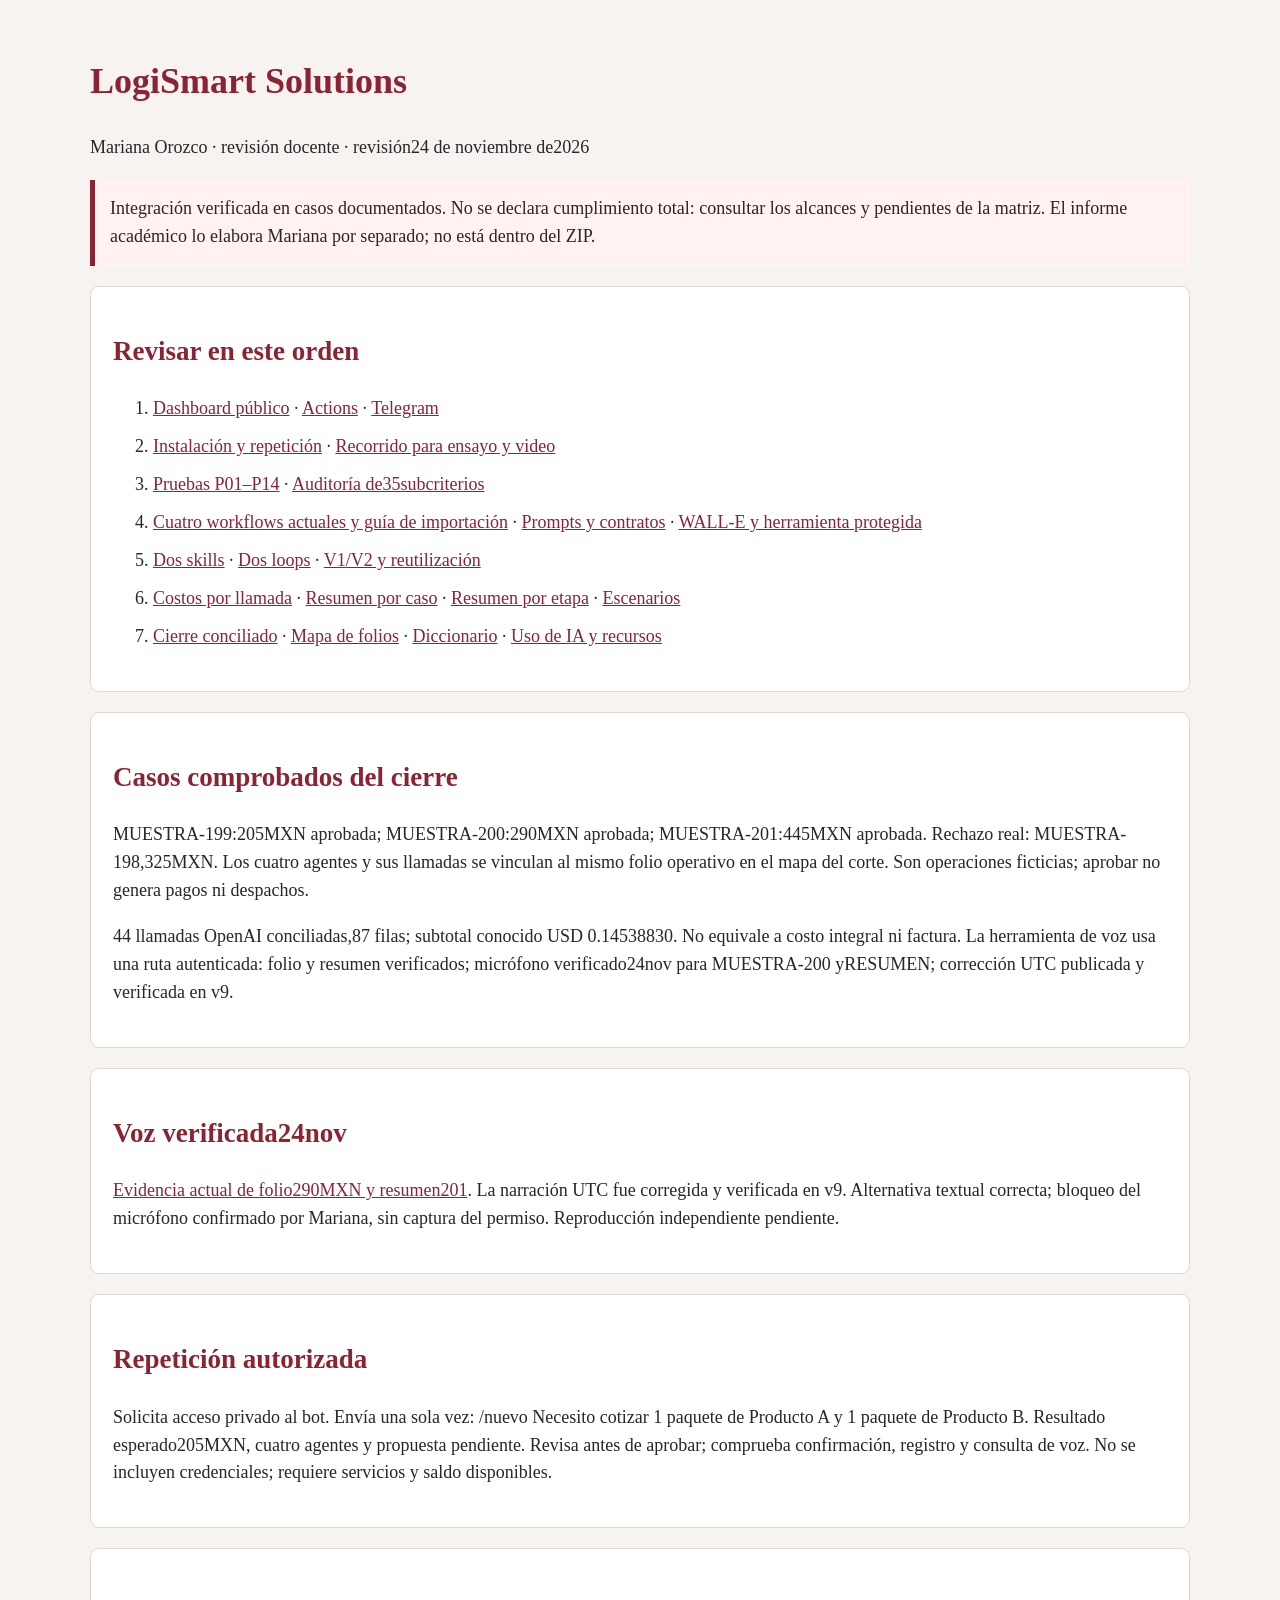
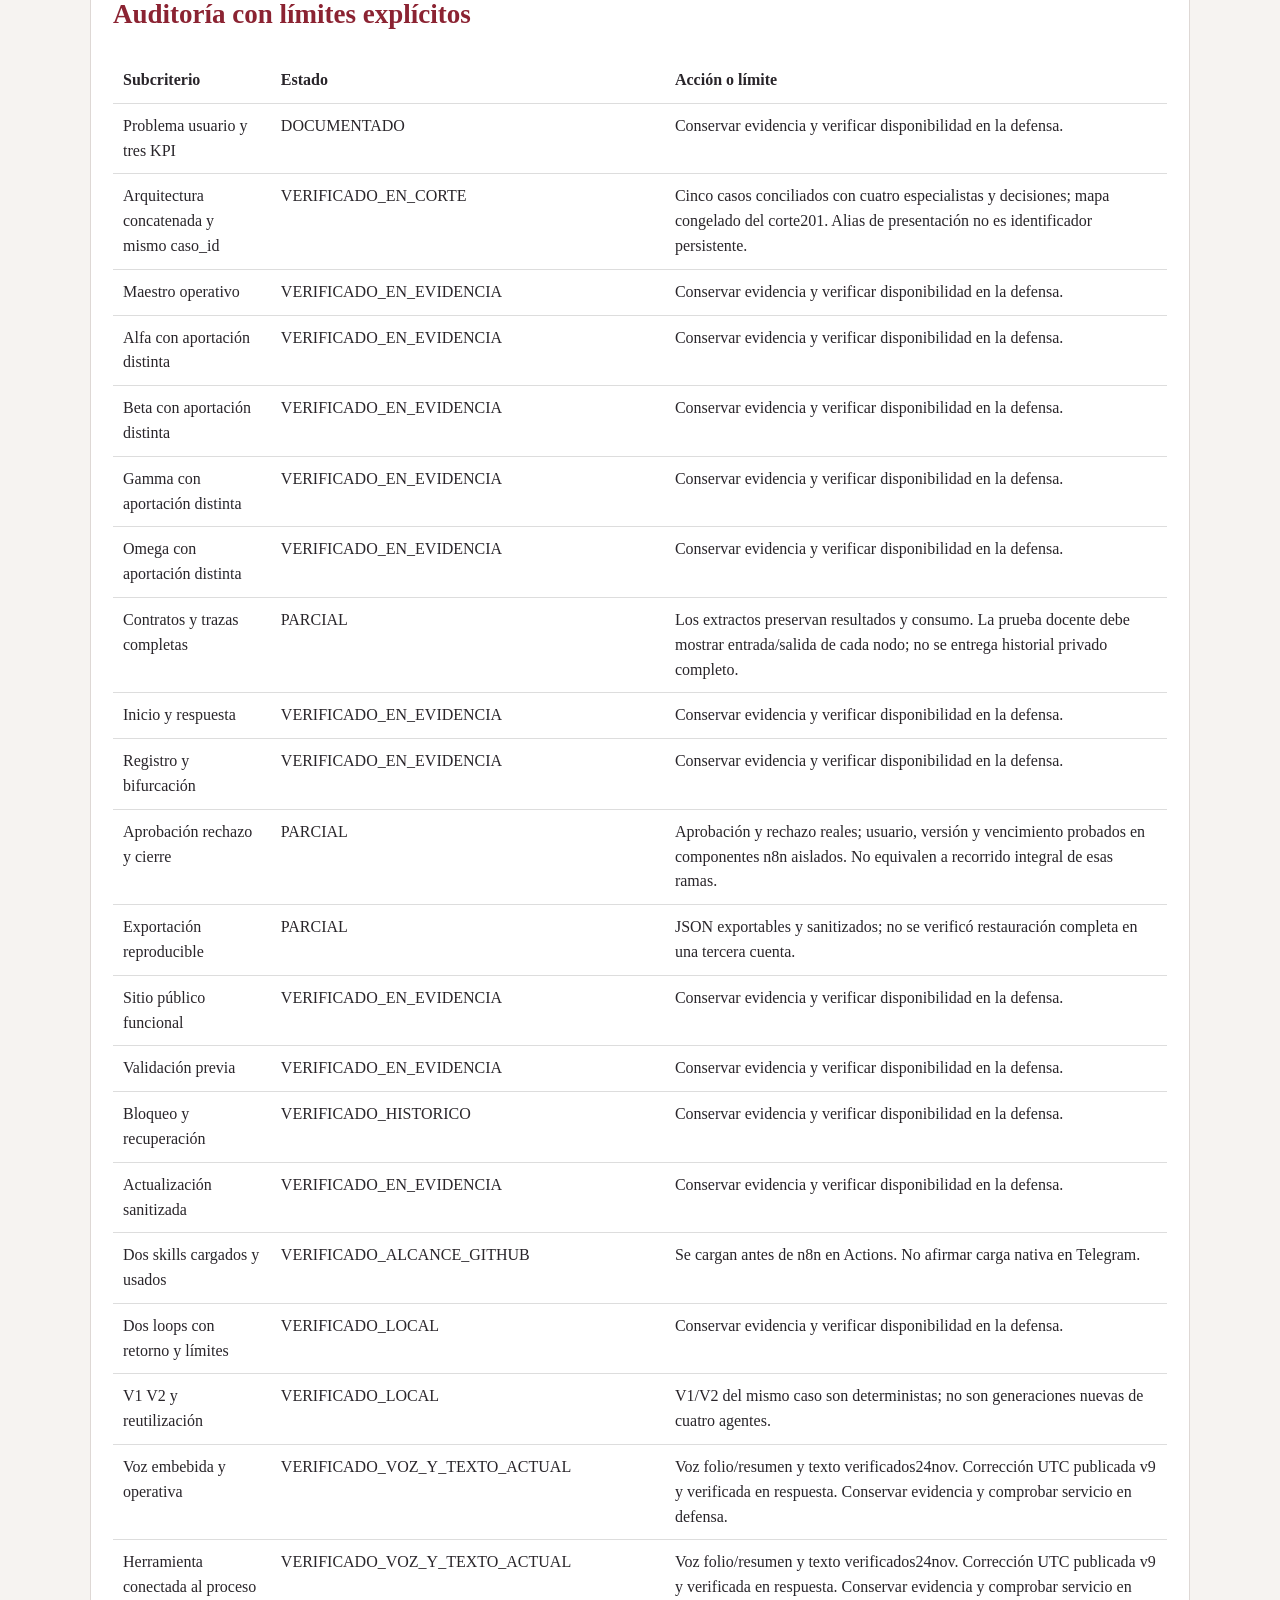
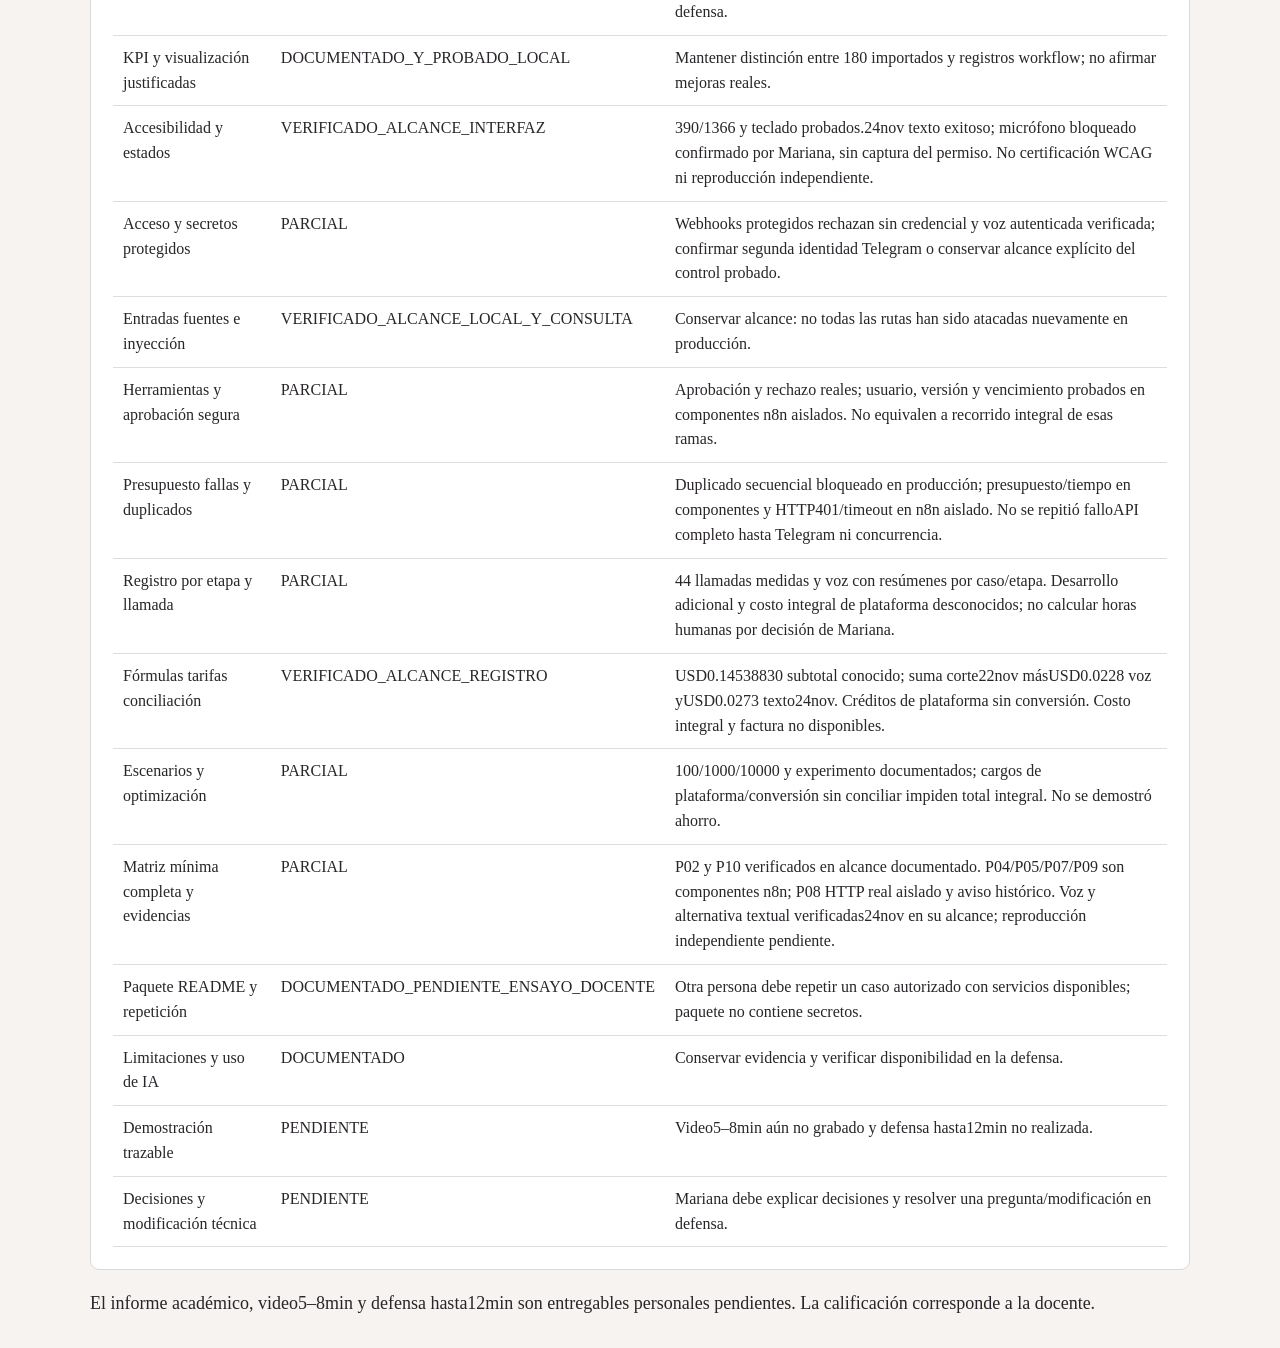
==== commit f9e2cdd6: "Cierra prueba textual con microfono bloqueado y verifica correccion UTC de WALL-E" ====
--- a/ABRIR_PRIMERO.html
+++ b/ABRIR_PRIMERO.html
@@ -1 +1 @@
-<!doctype html><html lang="es"><head><meta charset="utf-8"><meta name="viewport" content="width=device-width,initial-scale=1"><title>Entrega LogiSmart · Mariana Orozco</title><style>body{font:18px/1.55 'Times New Roman',serif;color:#29252a;background:#f6f3f1;margin:0}main{max-width:1100px;margin:auto;padding:30px 22px}h1,h2,a{color:#8b2332}section{background:white;border:1px solid #ded8d5;padding:22px;border-radius:9px;margin:20px 0}li{margin:10px 0}table{border-collapse:collapse;width:100%;font-size:16px}td,th{text-align:left;padding:10px;border-bottom:1px solid #ddd;vertical-align:top}.table{overflow:auto}.notice{border-left:5px solid #8b2332;padding:15px;background:#fff2f1}</style></head><body><main><h1>LogiSmart Solutions</h1><p>Mariana Orozco · revisión docente · revisión24 de noviembre de2026</p><p class="notice">Integración verificada en casos documentados. No se declara cumplimiento total: consultar los alcances y pendientes de la matriz. El informe académico lo elabora Mariana por separado; no está dentro del ZIP.</p><section><h2>Revisar en este orden</h2><ol><li><a href="https://marianaog30.github.io/LogiSmart/">Dashboard público</a> · <a href="https://github.com/marianaog30/LogiSmart/actions">Actions</a> · <a href="https://t.me/L0g1SmartBot">Telegram</a></li><li><a href="README.md">Instalación y repetición</a> · <a href="docs/Recorrido_de_prueba_y_video.md">Recorrido para ensayo y video</a></li><li><a href="tests/pruebas.csv">Pruebas P01–P14</a> · <a href="docs/Auditoria_rubrica.csv">Auditoría de35subcriterios</a></li><li><a href="n8n/README.md">Cuatro workflows actuales y guía de importación</a> · <a href="agentes/README.md">Prompts y contratos</a> · <a href="docs/ElevenLabs_recreacion.md">WALL-E y herramienta protegida</a></li><li><a href="skills/README.md">Dos skills</a> · <a href="loops/README.md">Dos loops</a> · <a href="evidencias/ejecucion.json">V1/V2 y reutilización</a></li><li><a href="costos/costos.csv">Costos por llamada</a> · <a href="costos/Resumen_por_caso.csv">Resumen por caso</a> · <a href="costos/Resumen_por_etapa.csv">Resumen por etapa</a> · <a href="costos/escenarios.csv">Escenarios</a></li><li><a href="evidencias/cierre/Conciliacion_22.json">Cierre conciliado</a> · <a href="datos/Mapa_casos_del_corte.json">Mapa de folios</a> · <a href="docs/Diccionario_de_datos.md">Diccionario</a> · <a href="docs/Uso_IA_y_recursos.md">Uso de IA y recursos</a></li></ol></section><section><h2>Casos comprobados del cierre</h2><p>MUESTRA-199:205MXN aprobada; MUESTRA-200:290MXN aprobada; MUESTRA-201:445MXN aprobada. Rechazo real: MUESTRA-198,325MXN. Los cuatro agentes y sus llamadas se vinculan al mismo folio operativo en el mapa del corte. Son operaciones ficticias; aprobar no genera pagos ni despachos.</p><p>44 llamadas OpenAI conciliadas,85 filas; subtotal conocido USD 0.11808830. No equivale a costo integral ni factura. La herramienta de voz usa una ruta autenticada: folio y resumen verificados; micrófono verificado24nov para MUESTRA-200 yRESUMEN; observación horaria UTC/local pendiente.</p></section><section><h2>Voz verificada24nov</h2><p><a href="evidencias/cierre/Voz_publica_24.json">Evidencia actual de folio290MXN y resumen201</a>. La narración confundió UTC y hora local; datos ISO correctos. Micrófono denegado y reproducción independiente siguen pendientes.</p></section><section><h2>Repetición autorizada</h2><p>Solicita acceso privado al bot. Envía una sola vez: /nuevo Necesito cotizar 1 paquete de Producto A y 1 paquete de Producto B. Resultado esperado205MXN, cuatro agentes y propuesta pendiente. Revisa antes de aprobar; comprueba confirmación, registro y consulta de voz. No se incluyen credenciales; requiere servicios y saldo disponibles.</p></section><section><h2>Auditoría con límites explícitos</h2><div class="table"><table><thead><tr><th>Subcriterio</th><th>Estado</th><th>Acción o límite</th></tr></thead><tbody><tr><td>Problema usuario y tres KPI</td><td>DOCUMENTADO</td><td>Conservar evidencia y verificar disponibilidad en la defensa.</td></tr><tr><td>Arquitectura concatenada y mismo caso_id</td><td>VERIFICADO_EN_CORTE</td><td>Cinco casos conciliados con cuatro especialistas y decisiones; mapa congelado del corte201. Alias de presentación no es identificador persistente.</td></tr><tr><td>Maestro operativo</td><td>VERIFICADO_EN_EVIDENCIA</td><td>Conservar evidencia y verificar disponibilidad en la defensa.</td></tr><tr><td>Alfa con aportación distinta</td><td>VERIFICADO_EN_EVIDENCIA</td><td>Conservar evidencia y verificar disponibilidad en la defensa.</td></tr><tr><td>Beta con aportación distinta</td><td>VERIFICADO_EN_EVIDENCIA</td><td>Conservar evidencia y verificar disponibilidad en la defensa.</td></tr><tr><td>Gamma con aportación distinta</td><td>VERIFICADO_EN_EVIDENCIA</td><td>Conservar evidencia y verificar disponibilidad en la defensa.</td></tr><tr><td>Omega con aportación distinta</td><td>VERIFICADO_EN_EVIDENCIA</td><td>Conservar evidencia y verificar disponibilidad en la defensa.</td></tr><tr><td>Contratos y trazas completas</td><td>PARCIAL</td><td>Los extractos preservan resultados y consumo. La prueba docente debe mostrar entrada/salida de cada nodo; no se entrega historial privado completo.</td></tr><tr><td>Inicio y respuesta</td><td>VERIFICADO_EN_EVIDENCIA</td><td>Conservar evidencia y verificar disponibilidad en la defensa.</td></tr><tr><td>Registro y bifurcación</td><td>VERIFICADO_EN_EVIDENCIA</td><td>Conservar evidencia y verificar disponibilidad en la defensa.</td></tr><tr><td>Aprobación rechazo y cierre</td><td>PARCIAL</td><td>Aprobación y rechazo reales; usuario, versión y vencimiento probados en componentes n8n aislados. No equivalen a recorrido integral de esas ramas.</td></tr><tr><td>Exportación reproducible</td><td>PARCIAL</td><td>JSON exportables y sanitizados; no se verificó restauración completa en una tercera cuenta.</td></tr><tr><td>Sitio público funcional</td><td>VERIFICADO_EN_EVIDENCIA</td><td>Conservar evidencia y verificar disponibilidad en la defensa.</td></tr><tr><td>Validación previa</td><td>VERIFICADO_EN_EVIDENCIA</td><td>Conservar evidencia y verificar disponibilidad en la defensa.</td></tr><tr><td>Bloqueo y recuperación</td><td>VERIFICADO_HISTORICO</td><td>Conservar evidencia y verificar disponibilidad en la defensa.</td></tr><tr><td>Actualización sanitizada</td><td>VERIFICADO_EN_EVIDENCIA</td><td>Conservar evidencia y verificar disponibilidad en la defensa.</td></tr><tr><td>Dos skills cargados y usados</td><td>VERIFICADO_ALCANCE_GITHUB</td><td>Se cargan antes de n8n en Actions. No afirmar carga nativa en Telegram.</td></tr><tr><td>Dos loops con retorno y límites</td><td>VERIFICADO_LOCAL</td><td>Conservar evidencia y verificar disponibilidad en la defensa.</td></tr><tr><td>V1 V2 y reutilización</td><td>VERIFICADO_LOCAL</td><td>V1/V2 del mismo caso son deterministas; no son generaciones nuevas de cuatro agentes.</td></tr><tr><td>Voz embebida y operativa</td><td>VERIFICADO_VOZ_ACTUAL_CON_OBSERVACION</td><td>Micrófono y dos consultas autenticadas verificados24nov. Corregir narración de UTC como hora local; permiso denegado y reproducción independiente pendientes.</td></tr><tr><td>Herramienta conectada al proceso</td><td>VERIFICADO_VOZ_ACTUAL_CON_OBSERVACION</td><td>Micrófono y dos consultas autenticadas verificados24nov. Corregir narración de UTC como hora local; permiso denegado y reproducción independiente pendientes.</td></tr><tr><td>KPI y visualización justificadas</td><td>DOCUMENTADO_Y_PROBADO_LOCAL</td><td>Mantener distinción entre 180 importados y registros workflow; no afirmar mejoras reales.</td></tr><tr><td>Accesibilidad y estados</td><td>PARCIAL</td><td>390/1366, widget por teclado, filtros y estados revisados. Falta prueba de micrófono denegado extremo a extremo; no es certificación WCAG.</td></tr><tr><td>Acceso y secretos protegidos</td><td>PARCIAL</td><td>Webhooks protegidos rechazan sin credencial y voz autenticada verificada; confirmar segunda identidad Telegram o conservar alcance explícito del control probado.</td></tr><tr><td>Entradas fuentes e inyección</td><td>VERIFICADO_ALCANCE_LOCAL_Y_CONSULTA</td><td>Conservar alcance: no todas las rutas han sido atacadas nuevamente en producción.</td></tr><tr><td>Herramientas y aprobación segura</td><td>PARCIAL</td><td>Aprobación y rechazo reales; usuario, versión y vencimiento probados en componentes n8n aislados. No equivalen a recorrido integral de esas ramas.</td></tr><tr><td>Presupuesto fallas y duplicados</td><td>PARCIAL</td><td>Duplicado secuencial bloqueado en producción; presupuesto/tiempo en componentes y HTTP401/timeout en n8n aislado. No se repitió falloAPI completo hasta Telegram ni concurrencia.</td></tr><tr><td>Registro por etapa y llamada</td><td>PARCIAL</td><td>44 llamadas medidas y voz con resúmenes por caso/etapa. Desarrollo adicional y costo integral de plataforma desconocidos; no calcular horas humanas por decisión de Mariana.</td></tr><tr><td>Fórmulas tarifas conciliación</td><td>VERIFICADO_ALCANCE_REGISTRO</td><td>USD0.11808830 subtotal conocido; suma corte22nov yUSD0.0228 LLM voz24nov. Créditos de plataforma sin conversión. Costo integral y factura no disponibles.</td></tr><tr><td>Escenarios y optimización</td><td>PARCIAL</td><td>100/1000/10000 y experimento documentados; cargos de plataforma/conversión sin conciliar impiden total integral. No se demostró ahorro.</td></tr><tr><td>Matriz mínima completa y evidencias</td><td>PARCIAL</td><td>P02 y P10 verificados en alcance documentado. P04/P05/P07/P09 son componentes n8n; P08 HTTP real aislado y aviso histórico. Pendientes micrófono/alternativa y reproducción independiente.</td></tr><tr><td>Paquete README y repetición</td><td>DOCUMENTADO_PENDIENTE_ENSAYO_DOCENTE</td><td>Otra persona debe repetir un caso autorizado con servicios disponibles; paquete no contiene secretos.</td></tr><tr><td>Limitaciones y uso de IA</td><td>DOCUMENTADO</td><td>Conservar evidencia y verificar disponibilidad en la defensa.</td></tr><tr><td>Demostración trazable</td><td>PENDIENTE</td><td>Video5–8min aún no grabado y defensa hasta12min no realizada.</td></tr><tr><td>Decisiones y modificación técnica</td><td>PENDIENTE</td><td>Mariana debe explicar decisiones y resolver una pregunta/modificación en defensa.</td></tr></tbody></table></div></section><footer>El informe académico, video5–8min y defensa hasta12min son entregables personales pendientes. La calificación corresponde a la docente.</footer></main></body></html>+<!doctype html><html lang="es"><head><meta charset="utf-8"><meta name="viewport" content="width=device-width,initial-scale=1"><title>Entrega LogiSmart · Mariana Orozco</title><style>body{font:18px/1.55 'Times New Roman',serif;color:#29252a;background:#f6f3f1;margin:0}main{max-width:1100px;margin:auto;padding:30px 22px}h1,h2,a{color:#8b2332}section{background:white;border:1px solid #ded8d5;padding:22px;border-radius:9px;margin:20px 0}li{margin:10px 0}table{border-collapse:collapse;width:100%;font-size:16px}td,th{text-align:left;padding:10px;border-bottom:1px solid #ddd;vertical-align:top}.table{overflow:auto}.notice{border-left:5px solid #8b2332;padding:15px;background:#fff2f1}</style></head><body><main><h1>LogiSmart Solutions</h1><p>Mariana Orozco · revisión docente · revisión24 de noviembre de2026</p><p class="notice">Integración verificada en casos documentados. No se declara cumplimiento total: consultar los alcances y pendientes de la matriz. El informe académico lo elabora Mariana por separado; no está dentro del ZIP.</p><section><h2>Revisar en este orden</h2><ol><li><a href="https://marianaog30.github.io/LogiSmart/">Dashboard público</a> · <a href="https://github.com/marianaog30/LogiSmart/actions">Actions</a> · <a href="https://t.me/L0g1SmartBot">Telegram</a></li><li><a href="README.md">Instalación y repetición</a> · <a href="docs/Recorrido_de_prueba_y_video.md">Recorrido para ensayo y video</a></li><li><a href="tests/pruebas.csv">Pruebas P01–P14</a> · <a href="docs/Auditoria_rubrica.csv">Auditoría de35subcriterios</a></li><li><a href="n8n/README.md">Cuatro workflows actuales y guía de importación</a> · <a href="agentes/README.md">Prompts y contratos</a> · <a href="docs/ElevenLabs_recreacion.md">WALL-E y herramienta protegida</a></li><li><a href="skills/README.md">Dos skills</a> · <a href="loops/README.md">Dos loops</a> · <a href="evidencias/ejecucion.json">V1/V2 y reutilización</a></li><li><a href="costos/costos.csv">Costos por llamada</a> · <a href="costos/Resumen_por_caso.csv">Resumen por caso</a> · <a href="costos/Resumen_por_etapa.csv">Resumen por etapa</a> · <a href="costos/escenarios.csv">Escenarios</a></li><li><a href="evidencias/cierre/Conciliacion_22.json">Cierre conciliado</a> · <a href="datos/Mapa_casos_del_corte.json">Mapa de folios</a> · <a href="docs/Diccionario_de_datos.md">Diccionario</a> · <a href="docs/Uso_IA_y_recursos.md">Uso de IA y recursos</a></li></ol></section><section><h2>Casos comprobados del cierre</h2><p>MUESTRA-199:205MXN aprobada; MUESTRA-200:290MXN aprobada; MUESTRA-201:445MXN aprobada. Rechazo real: MUESTRA-198,325MXN. Los cuatro agentes y sus llamadas se vinculan al mismo folio operativo en el mapa del corte. Son operaciones ficticias; aprobar no genera pagos ni despachos.</p><p>44 llamadas OpenAI conciliadas,87 filas; subtotal conocido USD 0.14538830. No equivale a costo integral ni factura. La herramienta de voz usa una ruta autenticada: folio y resumen verificados; micrófono verificado24nov para MUESTRA-200 yRESUMEN; corrección UTC publicada y verificada en v9.</p></section><section><h2>Voz verificada24nov</h2><p><a href="evidencias/cierre/Voz_publica_24.json">Evidencia actual de folio290MXN y resumen201</a>. La narración UTC fue corregida y verificada en v9. Alternativa textual correcta; bloqueo del micrófono confirmado por Mariana, sin captura del permiso. Reproducción independiente pendiente.</p></section><section><h2>Repetición autorizada</h2><p>Solicita acceso privado al bot. Envía una sola vez: /nuevo Necesito cotizar 1 paquete de Producto A y 1 paquete de Producto B. Resultado esperado205MXN, cuatro agentes y propuesta pendiente. Revisa antes de aprobar; comprueba confirmación, registro y consulta de voz. No se incluyen credenciales; requiere servicios y saldo disponibles.</p></section><section><h2>Auditoría con límites explícitos</h2><div class="table"><table><thead><tr><th>Subcriterio</th><th>Estado</th><th>Acción o límite</th></tr></thead><tbody><tr><td>Problema usuario y tres KPI</td><td>DOCUMENTADO</td><td>Conservar evidencia y verificar disponibilidad en la defensa.</td></tr><tr><td>Arquitectura concatenada y mismo caso_id</td><td>VERIFICADO_EN_CORTE</td><td>Cinco casos conciliados con cuatro especialistas y decisiones; mapa congelado del corte201. Alias de presentación no es identificador persistente.</td></tr><tr><td>Maestro operativo</td><td>VERIFICADO_EN_EVIDENCIA</td><td>Conservar evidencia y verificar disponibilidad en la defensa.</td></tr><tr><td>Alfa con aportación distinta</td><td>VERIFICADO_EN_EVIDENCIA</td><td>Conservar evidencia y verificar disponibilidad en la defensa.</td></tr><tr><td>Beta con aportación distinta</td><td>VERIFICADO_EN_EVIDENCIA</td><td>Conservar evidencia y verificar disponibilidad en la defensa.</td></tr><tr><td>Gamma con aportación distinta</td><td>VERIFICADO_EN_EVIDENCIA</td><td>Conservar evidencia y verificar disponibilidad en la defensa.</td></tr><tr><td>Omega con aportación distinta</td><td>VERIFICADO_EN_EVIDENCIA</td><td>Conservar evidencia y verificar disponibilidad en la defensa.</td></tr><tr><td>Contratos y trazas completas</td><td>PARCIAL</td><td>Los extractos preservan resultados y consumo. La prueba docente debe mostrar entrada/salida de cada nodo; no se entrega historial privado completo.</td></tr><tr><td>Inicio y respuesta</td><td>VERIFICADO_EN_EVIDENCIA</td><td>Conservar evidencia y verificar disponibilidad en la defensa.</td></tr><tr><td>Registro y bifurcación</td><td>VERIFICADO_EN_EVIDENCIA</td><td>Conservar evidencia y verificar disponibilidad en la defensa.</td></tr><tr><td>Aprobación rechazo y cierre</td><td>PARCIAL</td><td>Aprobación y rechazo reales; usuario, versión y vencimiento probados en componentes n8n aislados. No equivalen a recorrido integral de esas ramas.</td></tr><tr><td>Exportación reproducible</td><td>PARCIAL</td><td>JSON exportables y sanitizados; no se verificó restauración completa en una tercera cuenta.</td></tr><tr><td>Sitio público funcional</td><td>VERIFICADO_EN_EVIDENCIA</td><td>Conservar evidencia y verificar disponibilidad en la defensa.</td></tr><tr><td>Validación previa</td><td>VERIFICADO_EN_EVIDENCIA</td><td>Conservar evidencia y verificar disponibilidad en la defensa.</td></tr><tr><td>Bloqueo y recuperación</td><td>VERIFICADO_HISTORICO</td><td>Conservar evidencia y verificar disponibilidad en la defensa.</td></tr><tr><td>Actualización sanitizada</td><td>VERIFICADO_EN_EVIDENCIA</td><td>Conservar evidencia y verificar disponibilidad en la defensa.</td></tr><tr><td>Dos skills cargados y usados</td><td>VERIFICADO_ALCANCE_GITHUB</td><td>Se cargan antes de n8n en Actions. No afirmar carga nativa en Telegram.</td></tr><tr><td>Dos loops con retorno y límites</td><td>VERIFICADO_LOCAL</td><td>Conservar evidencia y verificar disponibilidad en la defensa.</td></tr><tr><td>V1 V2 y reutilización</td><td>VERIFICADO_LOCAL</td><td>V1/V2 del mismo caso son deterministas; no son generaciones nuevas de cuatro agentes.</td></tr><tr><td>Voz embebida y operativa</td><td>VERIFICADO_VOZ_Y_TEXTO_ACTUAL</td><td>Voz folio/resumen y texto verificados24nov. Corrección UTC publicada v9 y verificada en respuesta. Conservar evidencia y comprobar servicio en defensa.</td></tr><tr><td>Herramienta conectada al proceso</td><td>VERIFICADO_VOZ_Y_TEXTO_ACTUAL</td><td>Voz folio/resumen y texto verificados24nov. Corrección UTC publicada v9 y verificada en respuesta. Conservar evidencia y comprobar servicio en defensa.</td></tr><tr><td>KPI y visualización justificadas</td><td>DOCUMENTADO_Y_PROBADO_LOCAL</td><td>Mantener distinción entre 180 importados y registros workflow; no afirmar mejoras reales.</td></tr><tr><td>Accesibilidad y estados</td><td>VERIFICADO_ALCANCE_INTERFAZ</td><td>390/1366 y teclado probados.24nov texto exitoso; micrófono bloqueado confirmado por Mariana, sin captura del permiso. No certificación WCAG ni reproducción independiente.</td></tr><tr><td>Acceso y secretos protegidos</td><td>PARCIAL</td><td>Webhooks protegidos rechazan sin credencial y voz autenticada verificada; confirmar segunda identidad Telegram o conservar alcance explícito del control probado.</td></tr><tr><td>Entradas fuentes e inyección</td><td>VERIFICADO_ALCANCE_LOCAL_Y_CONSULTA</td><td>Conservar alcance: no todas las rutas han sido atacadas nuevamente en producción.</td></tr><tr><td>Herramientas y aprobación segura</td><td>PARCIAL</td><td>Aprobación y rechazo reales; usuario, versión y vencimiento probados en componentes n8n aislados. No equivalen a recorrido integral de esas ramas.</td></tr><tr><td>Presupuesto fallas y duplicados</td><td>PARCIAL</td><td>Duplicado secuencial bloqueado en producción; presupuesto/tiempo en componentes y HTTP401/timeout en n8n aislado. No se repitió falloAPI completo hasta Telegram ni concurrencia.</td></tr><tr><td>Registro por etapa y llamada</td><td>PARCIAL</td><td>44 llamadas medidas y voz con resúmenes por caso/etapa. Desarrollo adicional y costo integral de plataforma desconocidos; no calcular horas humanas por decisión de Mariana.</td></tr><tr><td>Fórmulas tarifas conciliación</td><td>VERIFICADO_ALCANCE_REGISTRO</td><td>USD0.14538830 subtotal conocido; suma corte22nov másUSD0.0228 voz yUSD0.0273 texto24nov. Créditos de plataforma sin conversión. Costo integral y factura no disponibles.</td></tr><tr><td>Escenarios y optimización</td><td>PARCIAL</td><td>100/1000/10000 y experimento documentados; cargos de plataforma/conversión sin conciliar impiden total integral. No se demostró ahorro.</td></tr><tr><td>Matriz mínima completa y evidencias</td><td>PARCIAL</td><td>P02 y P10 verificados en alcance documentado. P04/P05/P07/P09 son componentes n8n; P08 HTTP real aislado y aviso histórico. Voz y alternativa textual verificadas24nov en su alcance; reproducción independiente pendiente.</td></tr><tr><td>Paquete README y repetición</td><td>DOCUMENTADO_PENDIENTE_ENSAYO_DOCENTE</td><td>Otra persona debe repetir un caso autorizado con servicios disponibles; paquete no contiene secretos.</td></tr><tr><td>Limitaciones y uso de IA</td><td>DOCUMENTADO</td><td>Conservar evidencia y verificar disponibilidad en la defensa.</td></tr><tr><td>Demostración trazable</td><td>PENDIENTE</td><td>Video5–8min aún no grabado y defensa hasta12min no realizada.</td></tr><tr><td>Decisiones y modificación técnica</td><td>PENDIENTE</td><td>Mariana debe explicar decisiones y resolver una pregunta/modificación en defensa.</td></tr></tbody></table></div></section><footer>El informe académico, video5–8min y defensa hasta12min son entregables personales pendientes. La calificación corresponde a la docente.</footer></main></body></html>
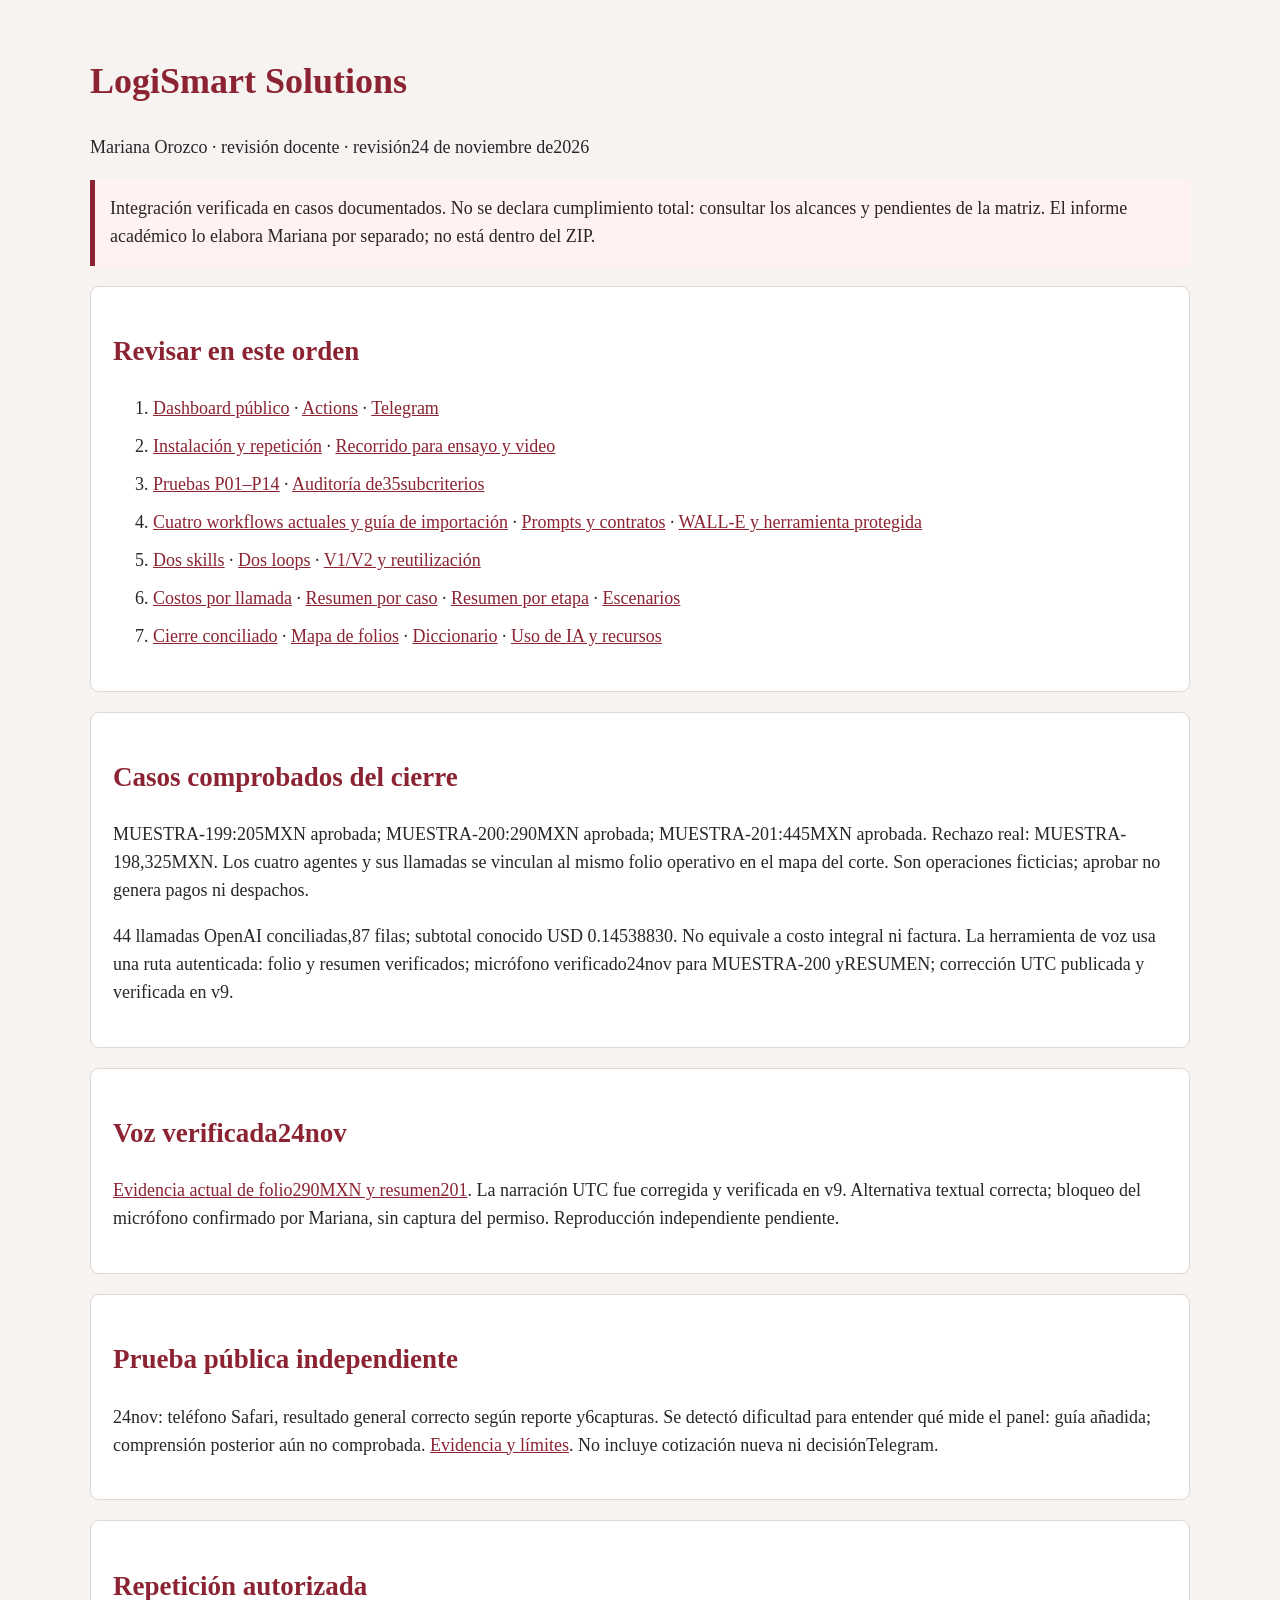
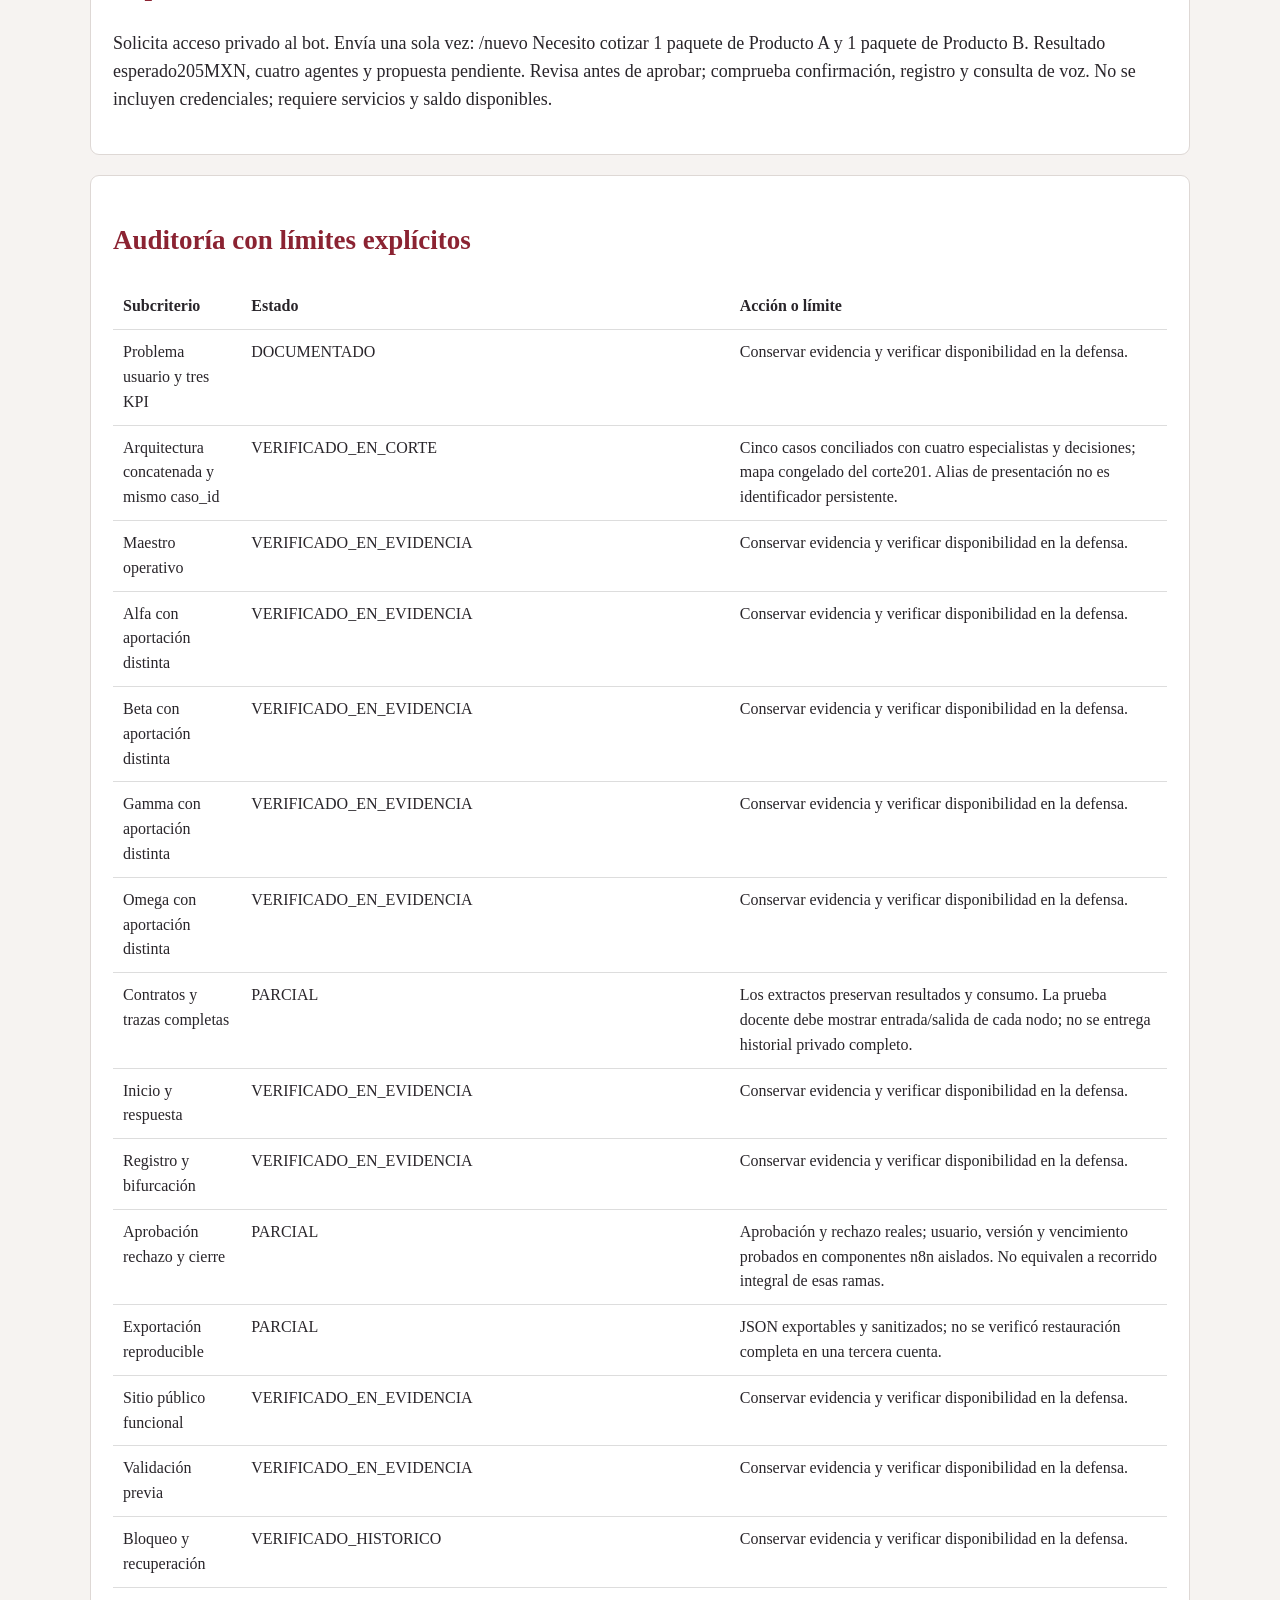
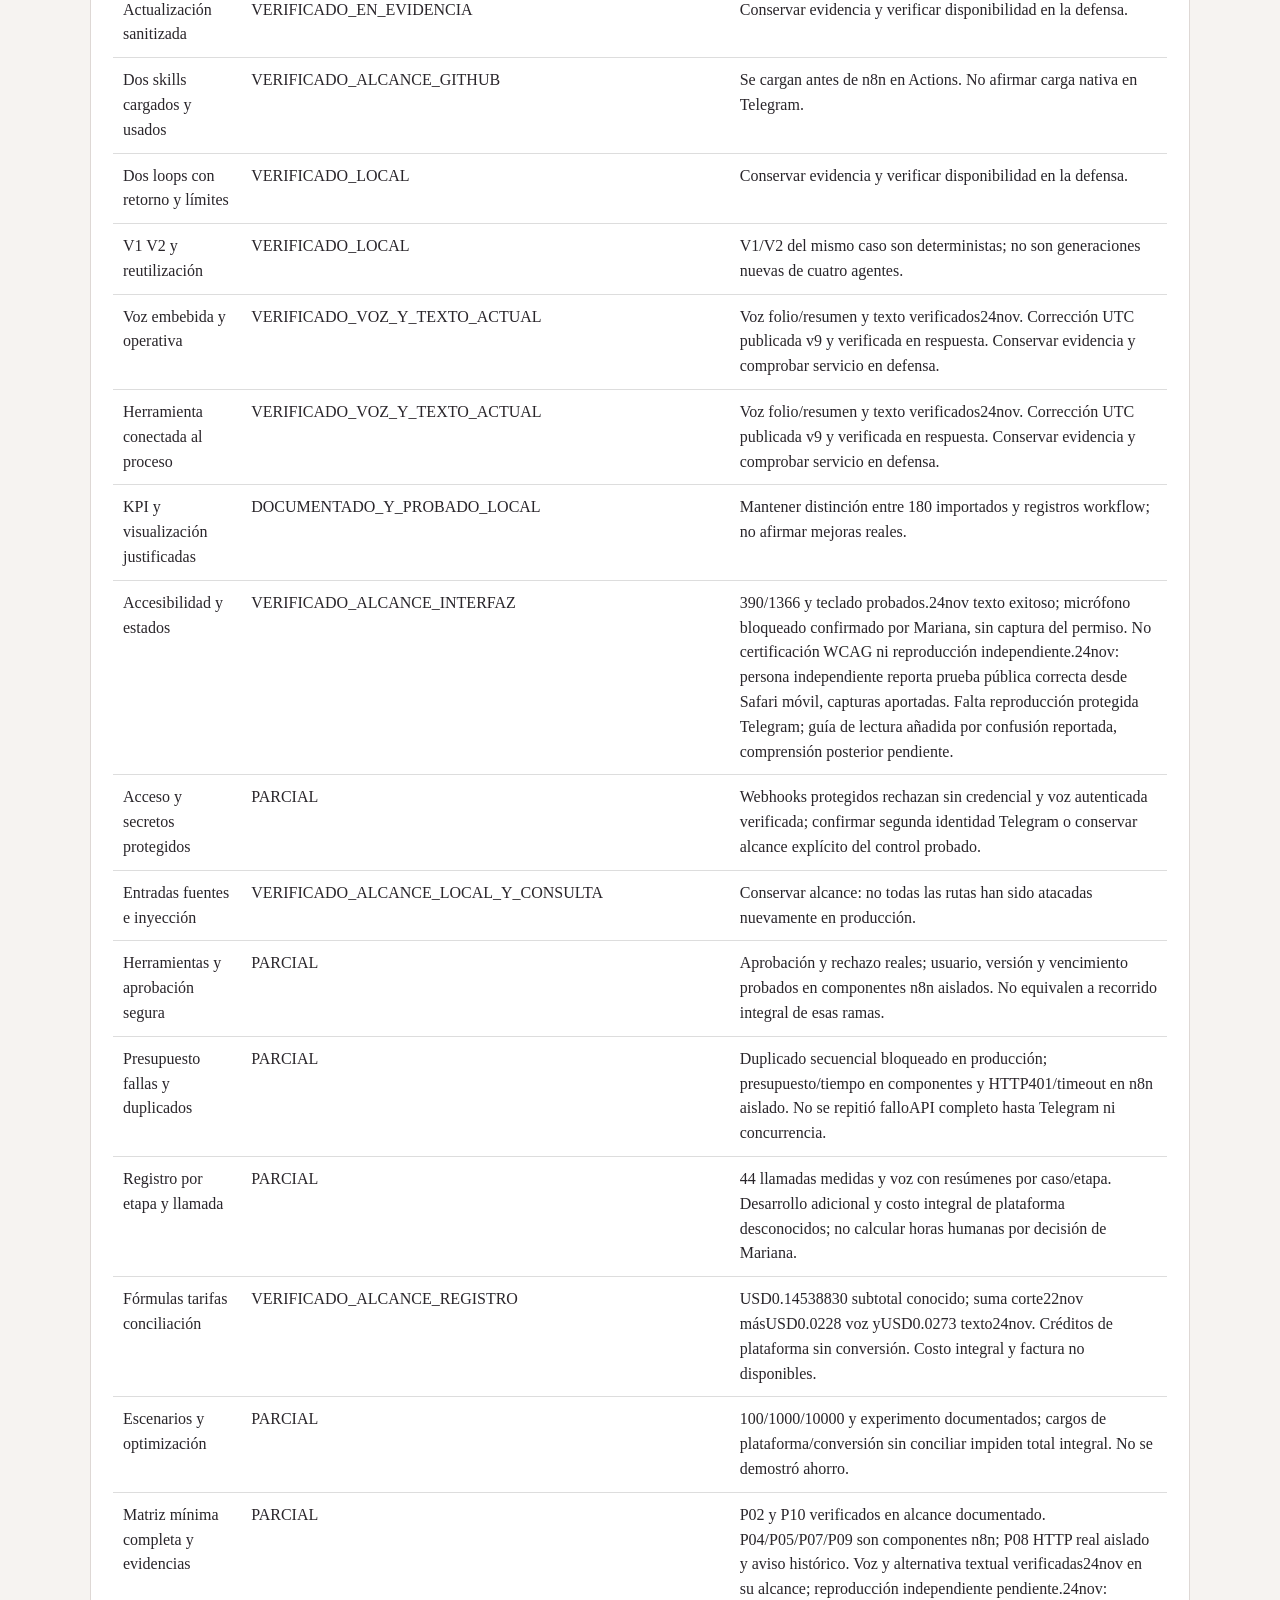
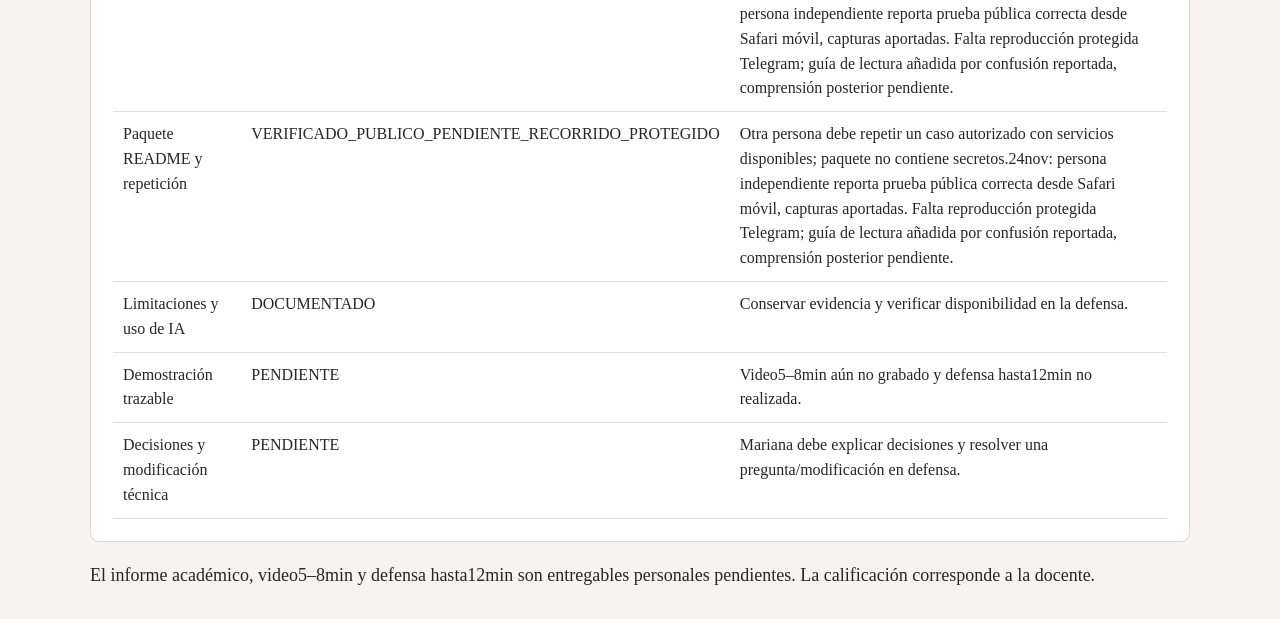
==== commit 8f724ac6: "Registra prueba publica independiente y aclara lectura del dashboard sin cambiar KPI" ====
--- a/ABRIR_PRIMERO.html
+++ b/ABRIR_PRIMERO.html
@@ -1 +1 @@
-<!doctype html><html lang="es"><head><meta charset="utf-8"><meta name="viewport" content="width=device-width,initial-scale=1"><title>Entrega LogiSmart · Mariana Orozco</title><style>body{font:18px/1.55 'Times New Roman',serif;color:#29252a;background:#f6f3f1;margin:0}main{max-width:1100px;margin:auto;padding:30px 22px}h1,h2,a{color:#8b2332}section{background:white;border:1px solid #ded8d5;padding:22px;border-radius:9px;margin:20px 0}li{margin:10px 0}table{border-collapse:collapse;width:100%;font-size:16px}td,th{text-align:left;padding:10px;border-bottom:1px solid #ddd;vertical-align:top}.table{overflow:auto}.notice{border-left:5px solid #8b2332;padding:15px;background:#fff2f1}</style></head><body><main><h1>LogiSmart Solutions</h1><p>Mariana Orozco · revisión docente · revisión24 de noviembre de2026</p><p class="notice">Integración verificada en casos documentados. No se declara cumplimiento total: consultar los alcances y pendientes de la matriz. El informe académico lo elabora Mariana por separado; no está dentro del ZIP.</p><section><h2>Revisar en este orden</h2><ol><li><a href="https://marianaog30.github.io/LogiSmart/">Dashboard público</a> · <a href="https://github.com/marianaog30/LogiSmart/actions">Actions</a> · <a href="https://t.me/L0g1SmartBot">Telegram</a></li><li><a href="README.md">Instalación y repetición</a> · <a href="docs/Recorrido_de_prueba_y_video.md">Recorrido para ensayo y video</a></li><li><a href="tests/pruebas.csv">Pruebas P01–P14</a> · <a href="docs/Auditoria_rubrica.csv">Auditoría de35subcriterios</a></li><li><a href="n8n/README.md">Cuatro workflows actuales y guía de importación</a> · <a href="agentes/README.md">Prompts y contratos</a> · <a href="docs/ElevenLabs_recreacion.md">WALL-E y herramienta protegida</a></li><li><a href="skills/README.md">Dos skills</a> · <a href="loops/README.md">Dos loops</a> · <a href="evidencias/ejecucion.json">V1/V2 y reutilización</a></li><li><a href="costos/costos.csv">Costos por llamada</a> · <a href="costos/Resumen_por_caso.csv">Resumen por caso</a> · <a href="costos/Resumen_por_etapa.csv">Resumen por etapa</a> · <a href="costos/escenarios.csv">Escenarios</a></li><li><a href="evidencias/cierre/Conciliacion_22.json">Cierre conciliado</a> · <a href="datos/Mapa_casos_del_corte.json">Mapa de folios</a> · <a href="docs/Diccionario_de_datos.md">Diccionario</a> · <a href="docs/Uso_IA_y_recursos.md">Uso de IA y recursos</a></li></ol></section><section><h2>Casos comprobados del cierre</h2><p>MUESTRA-199:205MXN aprobada; MUESTRA-200:290MXN aprobada; MUESTRA-201:445MXN aprobada. Rechazo real: MUESTRA-198,325MXN. Los cuatro agentes y sus llamadas se vinculan al mismo folio operativo en el mapa del corte. Son operaciones ficticias; aprobar no genera pagos ni despachos.</p><p>44 llamadas OpenAI conciliadas,87 filas; subtotal conocido USD 0.14538830. No equivale a costo integral ni factura. La herramienta de voz usa una ruta autenticada: folio y resumen verificados; micrófono verificado24nov para MUESTRA-200 yRESUMEN; corrección UTC publicada y verificada en v9.</p></section><section><h2>Voz verificada24nov</h2><p><a href="evidencias/cierre/Voz_publica_24.json">Evidencia actual de folio290MXN y resumen201</a>. La narración UTC fue corregida y verificada en v9. Alternativa textual correcta; bloqueo del micrófono confirmado por Mariana, sin captura del permiso. Reproducción independiente pendiente.</p></section><section><h2>Repetición autorizada</h2><p>Solicita acceso privado al bot. Envía una sola vez: /nuevo Necesito cotizar 1 paquete de Producto A y 1 paquete de Producto B. Resultado esperado205MXN, cuatro agentes y propuesta pendiente. Revisa antes de aprobar; comprueba confirmación, registro y consulta de voz. No se incluyen credenciales; requiere servicios y saldo disponibles.</p></section><section><h2>Auditoría con límites explícitos</h2><div class="table"><table><thead><tr><th>Subcriterio</th><th>Estado</th><th>Acción o límite</th></tr></thead><tbody><tr><td>Problema usuario y tres KPI</td><td>DOCUMENTADO</td><td>Conservar evidencia y verificar disponibilidad en la defensa.</td></tr><tr><td>Arquitectura concatenada y mismo caso_id</td><td>VERIFICADO_EN_CORTE</td><td>Cinco casos conciliados con cuatro especialistas y decisiones; mapa congelado del corte201. Alias de presentación no es identificador persistente.</td></tr><tr><td>Maestro operativo</td><td>VERIFICADO_EN_EVIDENCIA</td><td>Conservar evidencia y verificar disponibilidad en la defensa.</td></tr><tr><td>Alfa con aportación distinta</td><td>VERIFICADO_EN_EVIDENCIA</td><td>Conservar evidencia y verificar disponibilidad en la defensa.</td></tr><tr><td>Beta con aportación distinta</td><td>VERIFICADO_EN_EVIDENCIA</td><td>Conservar evidencia y verificar disponibilidad en la defensa.</td></tr><tr><td>Gamma con aportación distinta</td><td>VERIFICADO_EN_EVIDENCIA</td><td>Conservar evidencia y verificar disponibilidad en la defensa.</td></tr><tr><td>Omega con aportación distinta</td><td>VERIFICADO_EN_EVIDENCIA</td><td>Conservar evidencia y verificar disponibilidad en la defensa.</td></tr><tr><td>Contratos y trazas completas</td><td>PARCIAL</td><td>Los extractos preservan resultados y consumo. La prueba docente debe mostrar entrada/salida de cada nodo; no se entrega historial privado completo.</td></tr><tr><td>Inicio y respuesta</td><td>VERIFICADO_EN_EVIDENCIA</td><td>Conservar evidencia y verificar disponibilidad en la defensa.</td></tr><tr><td>Registro y bifurcación</td><td>VERIFICADO_EN_EVIDENCIA</td><td>Conservar evidencia y verificar disponibilidad en la defensa.</td></tr><tr><td>Aprobación rechazo y cierre</td><td>PARCIAL</td><td>Aprobación y rechazo reales; usuario, versión y vencimiento probados en componentes n8n aislados. No equivalen a recorrido integral de esas ramas.</td></tr><tr><td>Exportación reproducible</td><td>PARCIAL</td><td>JSON exportables y sanitizados; no se verificó restauración completa en una tercera cuenta.</td></tr><tr><td>Sitio público funcional</td><td>VERIFICADO_EN_EVIDENCIA</td><td>Conservar evidencia y verificar disponibilidad en la defensa.</td></tr><tr><td>Validación previa</td><td>VERIFICADO_EN_EVIDENCIA</td><td>Conservar evidencia y verificar disponibilidad en la defensa.</td></tr><tr><td>Bloqueo y recuperación</td><td>VERIFICADO_HISTORICO</td><td>Conservar evidencia y verificar disponibilidad en la defensa.</td></tr><tr><td>Actualización sanitizada</td><td>VERIFICADO_EN_EVIDENCIA</td><td>Conservar evidencia y verificar disponibilidad en la defensa.</td></tr><tr><td>Dos skills cargados y usados</td><td>VERIFICADO_ALCANCE_GITHUB</td><td>Se cargan antes de n8n en Actions. No afirmar carga nativa en Telegram.</td></tr><tr><td>Dos loops con retorno y límites</td><td>VERIFICADO_LOCAL</td><td>Conservar evidencia y verificar disponibilidad en la defensa.</td></tr><tr><td>V1 V2 y reutilización</td><td>VERIFICADO_LOCAL</td><td>V1/V2 del mismo caso son deterministas; no son generaciones nuevas de cuatro agentes.</td></tr><tr><td>Voz embebida y operativa</td><td>VERIFICADO_VOZ_Y_TEXTO_ACTUAL</td><td>Voz folio/resumen y texto verificados24nov. Corrección UTC publicada v9 y verificada en respuesta. Conservar evidencia y comprobar servicio en defensa.</td></tr><tr><td>Herramienta conectada al proceso</td><td>VERIFICADO_VOZ_Y_TEXTO_ACTUAL</td><td>Voz folio/resumen y texto verificados24nov. Corrección UTC publicada v9 y verificada en respuesta. Conservar evidencia y comprobar servicio en defensa.</td></tr><tr><td>KPI y visualización justificadas</td><td>DOCUMENTADO_Y_PROBADO_LOCAL</td><td>Mantener distinción entre 180 importados y registros workflow; no afirmar mejoras reales.</td></tr><tr><td>Accesibilidad y estados</td><td>VERIFICADO_ALCANCE_INTERFAZ</td><td>390/1366 y teclado probados.24nov texto exitoso; micrófono bloqueado confirmado por Mariana, sin captura del permiso. No certificación WCAG ni reproducción independiente.</td></tr><tr><td>Acceso y secretos protegidos</td><td>PARCIAL</td><td>Webhooks protegidos rechazan sin credencial y voz autenticada verificada; confirmar segunda identidad Telegram o conservar alcance explícito del control probado.</td></tr><tr><td>Entradas fuentes e inyección</td><td>VERIFICADO_ALCANCE_LOCAL_Y_CONSULTA</td><td>Conservar alcance: no todas las rutas han sido atacadas nuevamente en producción.</td></tr><tr><td>Herramientas y aprobación segura</td><td>PARCIAL</td><td>Aprobación y rechazo reales; usuario, versión y vencimiento probados en componentes n8n aislados. No equivalen a recorrido integral de esas ramas.</td></tr><tr><td>Presupuesto fallas y duplicados</td><td>PARCIAL</td><td>Duplicado secuencial bloqueado en producción; presupuesto/tiempo en componentes y HTTP401/timeout en n8n aislado. No se repitió falloAPI completo hasta Telegram ni concurrencia.</td></tr><tr><td>Registro por etapa y llamada</td><td>PARCIAL</td><td>44 llamadas medidas y voz con resúmenes por caso/etapa. Desarrollo adicional y costo integral de plataforma desconocidos; no calcular horas humanas por decisión de Mariana.</td></tr><tr><td>Fórmulas tarifas conciliación</td><td>VERIFICADO_ALCANCE_REGISTRO</td><td>USD0.14538830 subtotal conocido; suma corte22nov másUSD0.0228 voz yUSD0.0273 texto24nov. Créditos de plataforma sin conversión. Costo integral y factura no disponibles.</td></tr><tr><td>Escenarios y optimización</td><td>PARCIAL</td><td>100/1000/10000 y experimento documentados; cargos de plataforma/conversión sin conciliar impiden total integral. No se demostró ahorro.</td></tr><tr><td>Matriz mínima completa y evidencias</td><td>PARCIAL</td><td>P02 y P10 verificados en alcance documentado. P04/P05/P07/P09 son componentes n8n; P08 HTTP real aislado y aviso histórico. Voz y alternativa textual verificadas24nov en su alcance; reproducción independiente pendiente.</td></tr><tr><td>Paquete README y repetición</td><td>DOCUMENTADO_PENDIENTE_ENSAYO_DOCENTE</td><td>Otra persona debe repetir un caso autorizado con servicios disponibles; paquete no contiene secretos.</td></tr><tr><td>Limitaciones y uso de IA</td><td>DOCUMENTADO</td><td>Conservar evidencia y verificar disponibilidad en la defensa.</td></tr><tr><td>Demostración trazable</td><td>PENDIENTE</td><td>Video5–8min aún no grabado y defensa hasta12min no realizada.</td></tr><tr><td>Decisiones y modificación técnica</td><td>PENDIENTE</td><td>Mariana debe explicar decisiones y resolver una pregunta/modificación en defensa.</td></tr></tbody></table></div></section><footer>El informe académico, video5–8min y defensa hasta12min son entregables personales pendientes. La calificación corresponde a la docente.</footer></main></body></html>+<!doctype html><html lang="es"><head><meta charset="utf-8"><meta name="viewport" content="width=device-width,initial-scale=1"><title>Entrega LogiSmart · Mariana Orozco</title><style>body{font:18px/1.55 'Times New Roman',serif;color:#29252a;background:#f6f3f1;margin:0}main{max-width:1100px;margin:auto;padding:30px 22px}h1,h2,a{color:#8b2332}section{background:white;border:1px solid #ded8d5;padding:22px;border-radius:9px;margin:20px 0}li{margin:10px 0}table{border-collapse:collapse;width:100%;font-size:16px}td,th{text-align:left;padding:10px;border-bottom:1px solid #ddd;vertical-align:top}.table{overflow:auto}.notice{border-left:5px solid #8b2332;padding:15px;background:#fff2f1}</style></head><body><main><h1>LogiSmart Solutions</h1><p>Mariana Orozco · revisión docente · revisión24 de noviembre de2026</p><p class="notice">Integración verificada en casos documentados. No se declara cumplimiento total: consultar los alcances y pendientes de la matriz. El informe académico lo elabora Mariana por separado; no está dentro del ZIP.</p><section><h2>Revisar en este orden</h2><ol><li><a href="https://marianaog30.github.io/LogiSmart/">Dashboard público</a> · <a href="https://github.com/marianaog30/LogiSmart/actions">Actions</a> · <a href="https://t.me/L0g1SmartBot">Telegram</a></li><li><a href="README.md">Instalación y repetición</a> · <a href="docs/Recorrido_de_prueba_y_video.md">Recorrido para ensayo y video</a></li><li><a href="tests/pruebas.csv">Pruebas P01–P14</a> · <a href="docs/Auditoria_rubrica.csv">Auditoría de35subcriterios</a></li><li><a href="n8n/README.md">Cuatro workflows actuales y guía de importación</a> · <a href="agentes/README.md">Prompts y contratos</a> · <a href="docs/ElevenLabs_recreacion.md">WALL-E y herramienta protegida</a></li><li><a href="skills/README.md">Dos skills</a> · <a href="loops/README.md">Dos loops</a> · <a href="evidencias/ejecucion.json">V1/V2 y reutilización</a></li><li><a href="costos/costos.csv">Costos por llamada</a> · <a href="costos/Resumen_por_caso.csv">Resumen por caso</a> · <a href="costos/Resumen_por_etapa.csv">Resumen por etapa</a> · <a href="costos/escenarios.csv">Escenarios</a></li><li><a href="evidencias/cierre/Conciliacion_22.json">Cierre conciliado</a> · <a href="datos/Mapa_casos_del_corte.json">Mapa de folios</a> · <a href="docs/Diccionario_de_datos.md">Diccionario</a> · <a href="docs/Uso_IA_y_recursos.md">Uso de IA y recursos</a></li></ol></section><section><h2>Casos comprobados del cierre</h2><p>MUESTRA-199:205MXN aprobada; MUESTRA-200:290MXN aprobada; MUESTRA-201:445MXN aprobada. Rechazo real: MUESTRA-198,325MXN. Los cuatro agentes y sus llamadas se vinculan al mismo folio operativo en el mapa del corte. Son operaciones ficticias; aprobar no genera pagos ni despachos.</p><p>44 llamadas OpenAI conciliadas,87 filas; subtotal conocido USD 0.14538830. No equivale a costo integral ni factura. La herramienta de voz usa una ruta autenticada: folio y resumen verificados; micrófono verificado24nov para MUESTRA-200 yRESUMEN; corrección UTC publicada y verificada en v9.</p></section><section><h2>Voz verificada24nov</h2><p><a href="evidencias/cierre/Voz_publica_24.json">Evidencia actual de folio290MXN y resumen201</a>. La narración UTC fue corregida y verificada en v9. Alternativa textual correcta; bloqueo del micrófono confirmado por Mariana, sin captura del permiso. Reproducción independiente pendiente.</p></section><section><h2>Prueba pública independiente</h2><p>24nov: teléfono Safari, resultado general correcto según reporte y6capturas. Se detectó dificultad para entender qué mide el panel: guía añadida; comprensión posterior aún no comprobada. <a href="evidencias/interfaz/Prueba_independiente_24.json">Evidencia y límites</a>. No incluye cotización nueva ni decisiónTelegram.</p></section><section><h2>Repetición autorizada</h2><p>Solicita acceso privado al bot. Envía una sola vez: /nuevo Necesito cotizar 1 paquete de Producto A y 1 paquete de Producto B. Resultado esperado205MXN, cuatro agentes y propuesta pendiente. Revisa antes de aprobar; comprueba confirmación, registro y consulta de voz. No se incluyen credenciales; requiere servicios y saldo disponibles.</p></section><section><h2>Auditoría con límites explícitos</h2><div class="table"><table><thead><tr><th>Subcriterio</th><th>Estado</th><th>Acción o límite</th></tr></thead><tbody><tr><td>Problema usuario y tres KPI</td><td>DOCUMENTADO</td><td>Conservar evidencia y verificar disponibilidad en la defensa.</td></tr><tr><td>Arquitectura concatenada y mismo caso_id</td><td>VERIFICADO_EN_CORTE</td><td>Cinco casos conciliados con cuatro especialistas y decisiones; mapa congelado del corte201. Alias de presentación no es identificador persistente.</td></tr><tr><td>Maestro operativo</td><td>VERIFICADO_EN_EVIDENCIA</td><td>Conservar evidencia y verificar disponibilidad en la defensa.</td></tr><tr><td>Alfa con aportación distinta</td><td>VERIFICADO_EN_EVIDENCIA</td><td>Conservar evidencia y verificar disponibilidad en la defensa.</td></tr><tr><td>Beta con aportación distinta</td><td>VERIFICADO_EN_EVIDENCIA</td><td>Conservar evidencia y verificar disponibilidad en la defensa.</td></tr><tr><td>Gamma con aportación distinta</td><td>VERIFICADO_EN_EVIDENCIA</td><td>Conservar evidencia y verificar disponibilidad en la defensa.</td></tr><tr><td>Omega con aportación distinta</td><td>VERIFICADO_EN_EVIDENCIA</td><td>Conservar evidencia y verificar disponibilidad en la defensa.</td></tr><tr><td>Contratos y trazas completas</td><td>PARCIAL</td><td>Los extractos preservan resultados y consumo. La prueba docente debe mostrar entrada/salida de cada nodo; no se entrega historial privado completo.</td></tr><tr><td>Inicio y respuesta</td><td>VERIFICADO_EN_EVIDENCIA</td><td>Conservar evidencia y verificar disponibilidad en la defensa.</td></tr><tr><td>Registro y bifurcación</td><td>VERIFICADO_EN_EVIDENCIA</td><td>Conservar evidencia y verificar disponibilidad en la defensa.</td></tr><tr><td>Aprobación rechazo y cierre</td><td>PARCIAL</td><td>Aprobación y rechazo reales; usuario, versión y vencimiento probados en componentes n8n aislados. No equivalen a recorrido integral de esas ramas.</td></tr><tr><td>Exportación reproducible</td><td>PARCIAL</td><td>JSON exportables y sanitizados; no se verificó restauración completa en una tercera cuenta.</td></tr><tr><td>Sitio público funcional</td><td>VERIFICADO_EN_EVIDENCIA</td><td>Conservar evidencia y verificar disponibilidad en la defensa.</td></tr><tr><td>Validación previa</td><td>VERIFICADO_EN_EVIDENCIA</td><td>Conservar evidencia y verificar disponibilidad en la defensa.</td></tr><tr><td>Bloqueo y recuperación</td><td>VERIFICADO_HISTORICO</td><td>Conservar evidencia y verificar disponibilidad en la defensa.</td></tr><tr><td>Actualización sanitizada</td><td>VERIFICADO_EN_EVIDENCIA</td><td>Conservar evidencia y verificar disponibilidad en la defensa.</td></tr><tr><td>Dos skills cargados y usados</td><td>VERIFICADO_ALCANCE_GITHUB</td><td>Se cargan antes de n8n en Actions. No afirmar carga nativa en Telegram.</td></tr><tr><td>Dos loops con retorno y límites</td><td>VERIFICADO_LOCAL</td><td>Conservar evidencia y verificar disponibilidad en la defensa.</td></tr><tr><td>V1 V2 y reutilización</td><td>VERIFICADO_LOCAL</td><td>V1/V2 del mismo caso son deterministas; no son generaciones nuevas de cuatro agentes.</td></tr><tr><td>Voz embebida y operativa</td><td>VERIFICADO_VOZ_Y_TEXTO_ACTUAL</td><td>Voz folio/resumen y texto verificados24nov. Corrección UTC publicada v9 y verificada en respuesta. Conservar evidencia y comprobar servicio en defensa.</td></tr><tr><td>Herramienta conectada al proceso</td><td>VERIFICADO_VOZ_Y_TEXTO_ACTUAL</td><td>Voz folio/resumen y texto verificados24nov. Corrección UTC publicada v9 y verificada en respuesta. Conservar evidencia y comprobar servicio en defensa.</td></tr><tr><td>KPI y visualización justificadas</td><td>DOCUMENTADO_Y_PROBADO_LOCAL</td><td>Mantener distinción entre 180 importados y registros workflow; no afirmar mejoras reales.</td></tr><tr><td>Accesibilidad y estados</td><td>VERIFICADO_ALCANCE_INTERFAZ</td><td>390/1366 y teclado probados.24nov texto exitoso; micrófono bloqueado confirmado por Mariana, sin captura del permiso. No certificación WCAG ni reproducción independiente.24nov: persona independiente reporta prueba pública correcta desde Safari móvil, capturas aportadas. Falta reproducción protegida Telegram; guía de lectura añadida por confusión reportada, comprensión posterior pendiente.</td></tr><tr><td>Acceso y secretos protegidos</td><td>PARCIAL</td><td>Webhooks protegidos rechazan sin credencial y voz autenticada verificada; confirmar segunda identidad Telegram o conservar alcance explícito del control probado.</td></tr><tr><td>Entradas fuentes e inyección</td><td>VERIFICADO_ALCANCE_LOCAL_Y_CONSULTA</td><td>Conservar alcance: no todas las rutas han sido atacadas nuevamente en producción.</td></tr><tr><td>Herramientas y aprobación segura</td><td>PARCIAL</td><td>Aprobación y rechazo reales; usuario, versión y vencimiento probados en componentes n8n aislados. No equivalen a recorrido integral de esas ramas.</td></tr><tr><td>Presupuesto fallas y duplicados</td><td>PARCIAL</td><td>Duplicado secuencial bloqueado en producción; presupuesto/tiempo en componentes y HTTP401/timeout en n8n aislado. No se repitió falloAPI completo hasta Telegram ni concurrencia.</td></tr><tr><td>Registro por etapa y llamada</td><td>PARCIAL</td><td>44 llamadas medidas y voz con resúmenes por caso/etapa. Desarrollo adicional y costo integral de plataforma desconocidos; no calcular horas humanas por decisión de Mariana.</td></tr><tr><td>Fórmulas tarifas conciliación</td><td>VERIFICADO_ALCANCE_REGISTRO</td><td>USD0.14538830 subtotal conocido; suma corte22nov másUSD0.0228 voz yUSD0.0273 texto24nov. Créditos de plataforma sin conversión. Costo integral y factura no disponibles.</td></tr><tr><td>Escenarios y optimización</td><td>PARCIAL</td><td>100/1000/10000 y experimento documentados; cargos de plataforma/conversión sin conciliar impiden total integral. No se demostró ahorro.</td></tr><tr><td>Matriz mínima completa y evidencias</td><td>PARCIAL</td><td>P02 y P10 verificados en alcance documentado. P04/P05/P07/P09 son componentes n8n; P08 HTTP real aislado y aviso histórico. Voz y alternativa textual verificadas24nov en su alcance; reproducción independiente pendiente.24nov: persona independiente reporta prueba pública correcta desde Safari móvil, capturas aportadas. Falta reproducción protegida Telegram; guía de lectura añadida por confusión reportada, comprensión posterior pendiente.</td></tr><tr><td>Paquete README y repetición</td><td>VERIFICADO_PUBLICO_PENDIENTE_RECORRIDO_PROTEGIDO</td><td>Otra persona debe repetir un caso autorizado con servicios disponibles; paquete no contiene secretos.24nov: persona independiente reporta prueba pública correcta desde Safari móvil, capturas aportadas. Falta reproducción protegida Telegram; guía de lectura añadida por confusión reportada, comprensión posterior pendiente.</td></tr><tr><td>Limitaciones y uso de IA</td><td>DOCUMENTADO</td><td>Conservar evidencia y verificar disponibilidad en la defensa.</td></tr><tr><td>Demostración trazable</td><td>PENDIENTE</td><td>Video5–8min aún no grabado y defensa hasta12min no realizada.</td></tr><tr><td>Decisiones y modificación técnica</td><td>PENDIENTE</td><td>Mariana debe explicar decisiones y resolver una pregunta/modificación en defensa.</td></tr></tbody></table></div></section><footer>El informe académico, video5–8min y defensa hasta12min son entregables personales pendientes. La calificación corresponde a la docente.</footer></main></body></html>
